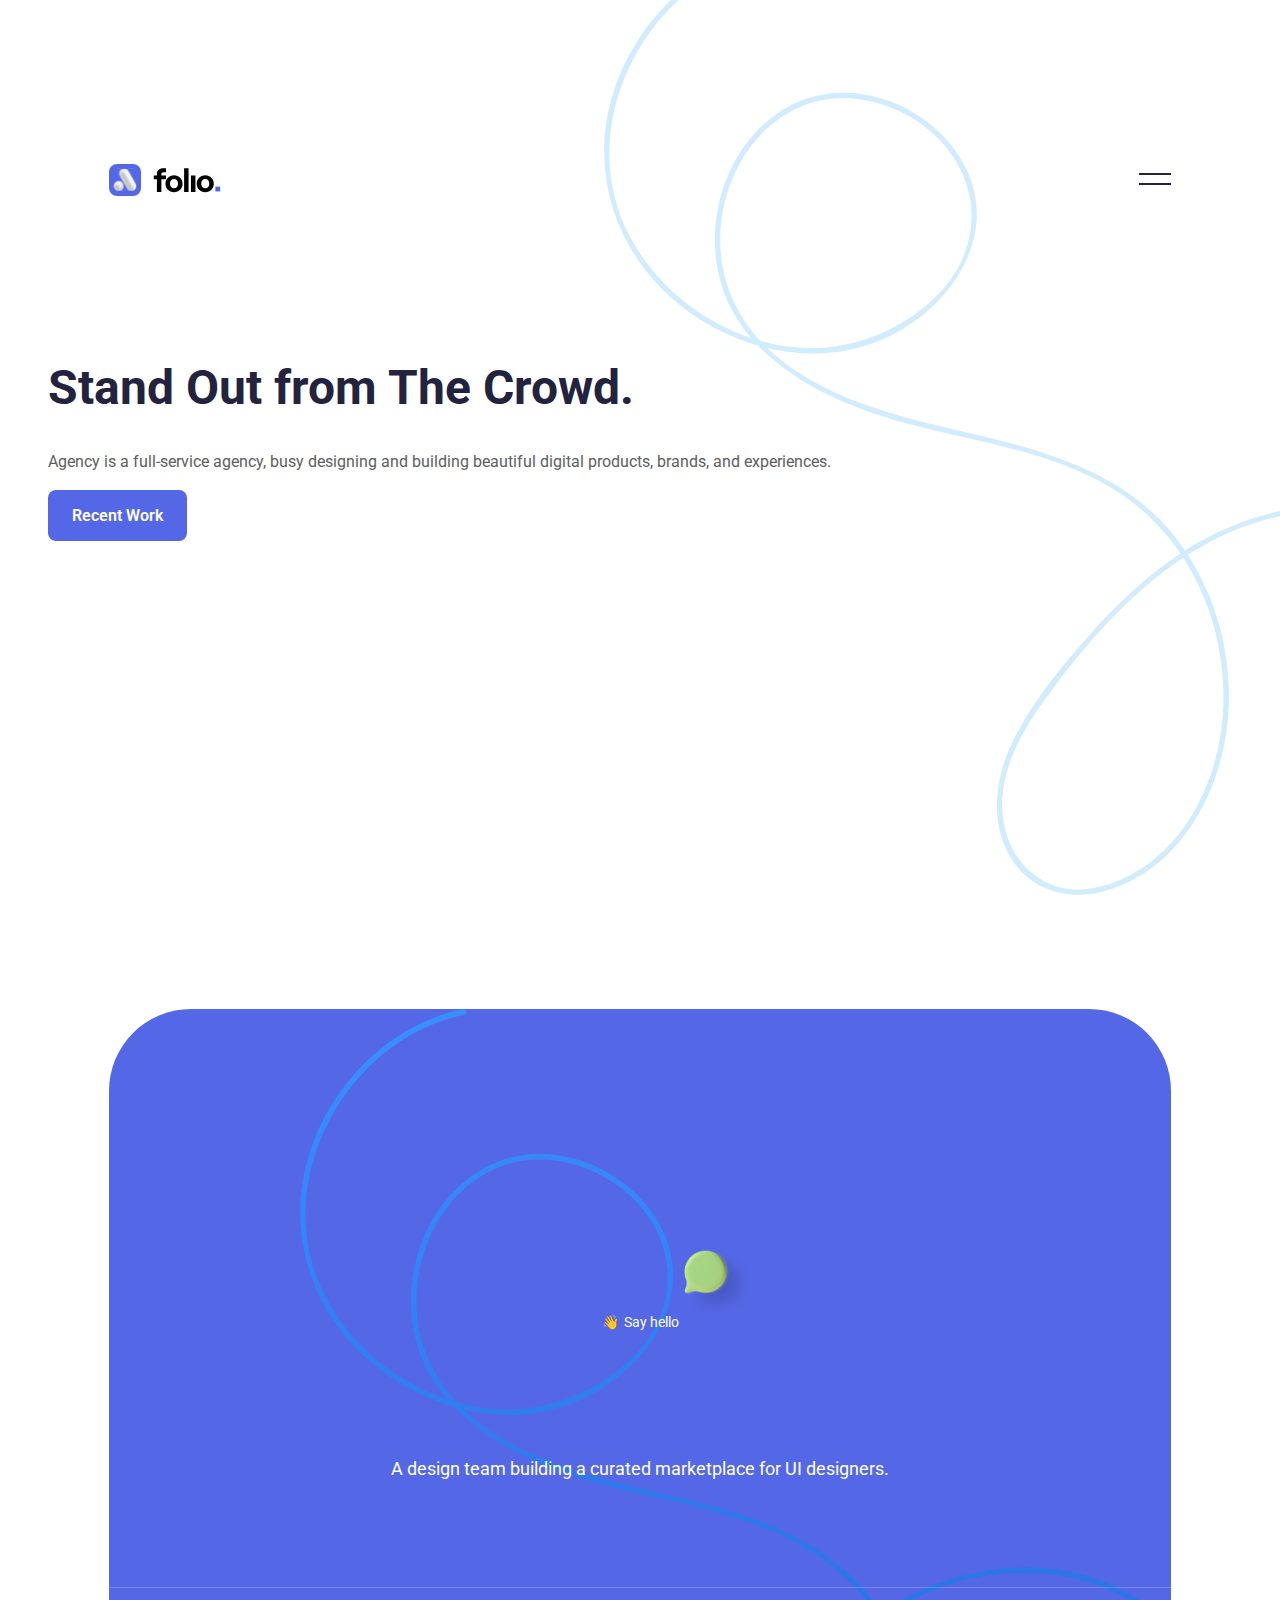
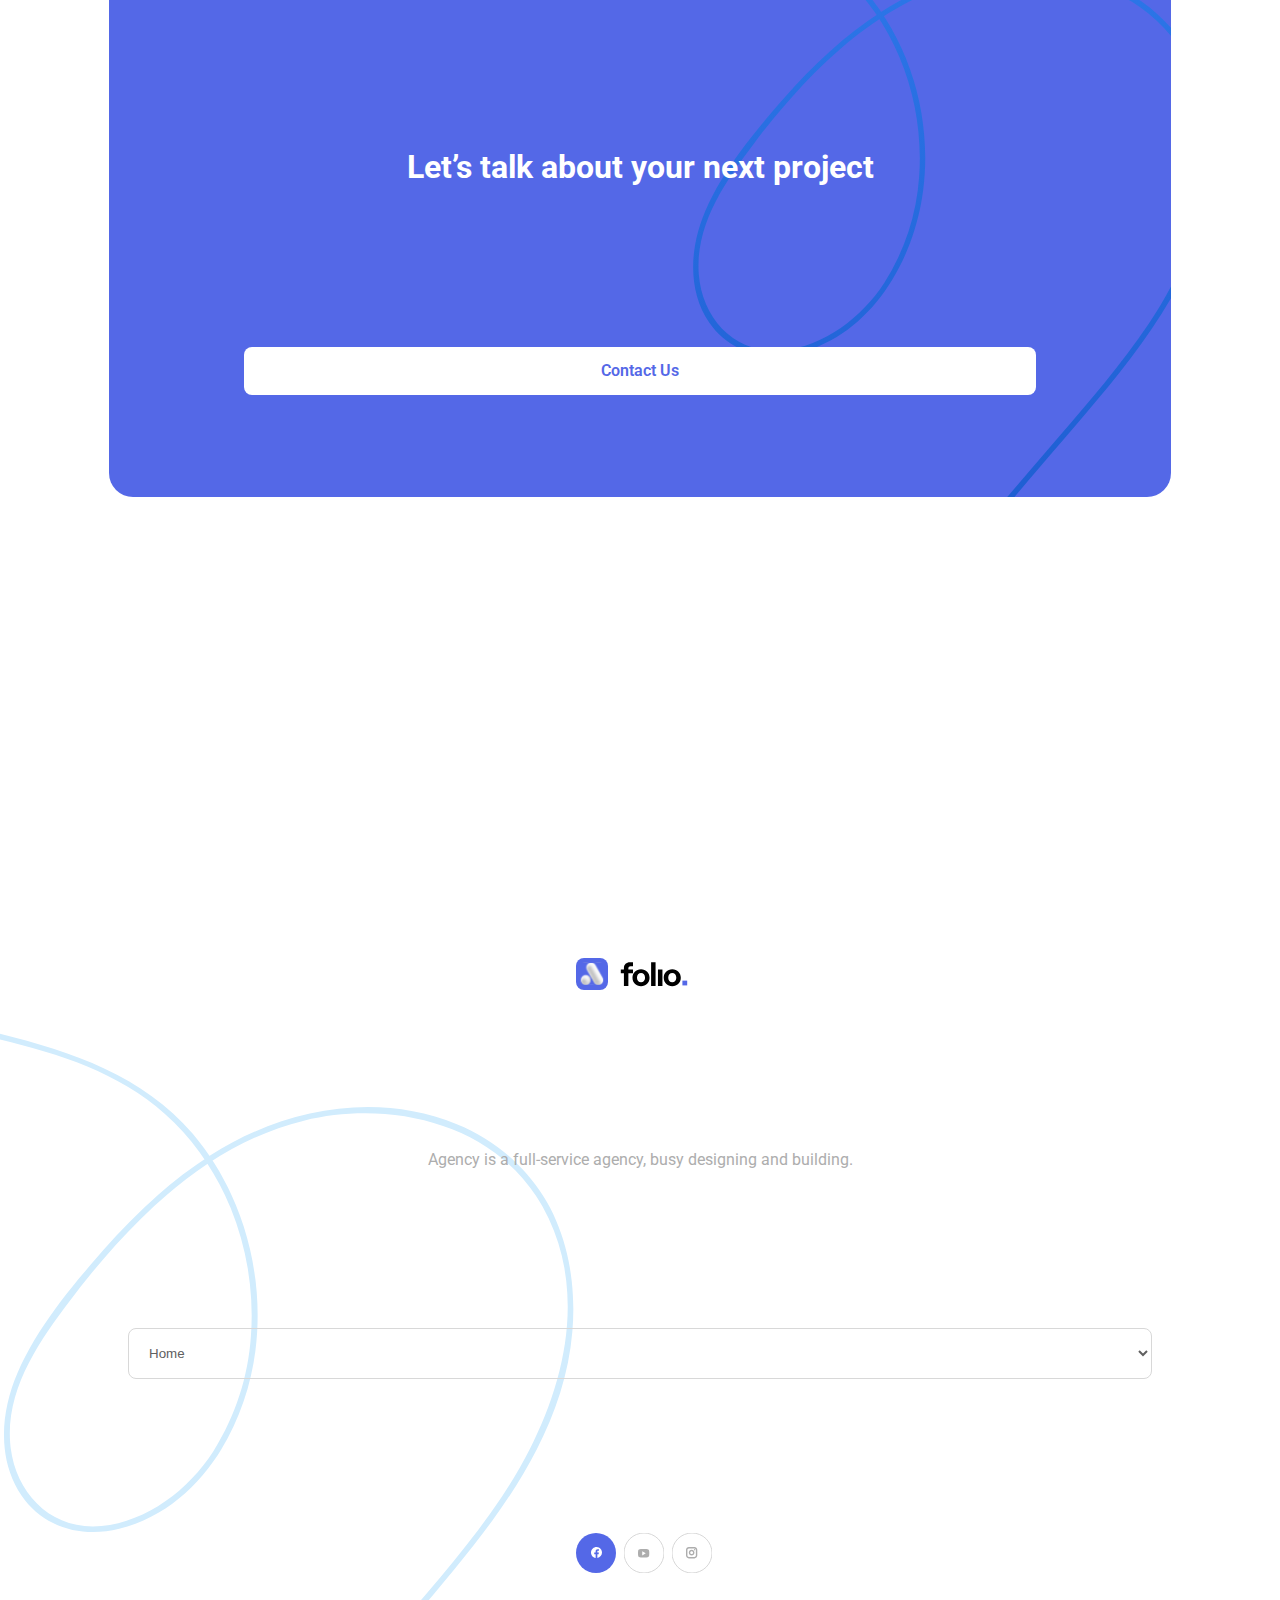
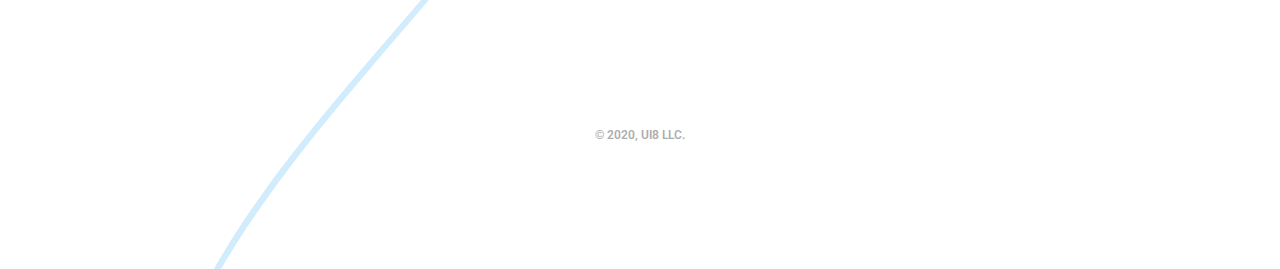
==== index.html @ 835301a0 "fix: fixed mobile menu" ====
<!DOCTYPE html>
<html lang="en">
<head>
    <meta charset="UTF-8">
    <meta name="viewport" content="width=device-width, initial-scale=1.0">

    <!-- Links -->
    <link rel="stylesheet" href="styles/app.css">

    <title>Folio Agency</title>
</head>
<body>

    <div class="hero-container">
        <header class="header">
            <img src="img/Logo.svg" alt="Logo da Folio">
            <span><img src="img/Burguer-icon.png" alt="Menu" class="header__menu"></span>
        </header>

        <nav class="menu">
            <div class="menu-header">
                <img src="img/Logo-light.svg" alt="Folio Logo">
                <span><img src="img/Cross.svg" alt="Menu" class="menu__cross"></span>
            </div>

            <div class="menu-list">
                <a href="#" class="menu-list__link menu-list__link--active">Work</a>
                <a href="#" class="menu-list__link">About</a>
                <a href="#" class="menu-list__link">Services</a>
                <a href="#" class="menu-list__link">Jobs</a>
            </div>

            <ul class="menu-social">
                <li class="menu-social__item">
                    <a href="#" target="_blank"><img src="img/facebook-light-icon.svg" alt="Go Facebook"></a>
                </li>
                <li class="menu-social__item">
                    <a href="#" target="_blank"><img src="img/youtube-light-icon.svg" alt="Go Youtube"></a>
                </li>
                <li class="menu-social__item">
                    <a href="#" target="_blank"><img src="img/instagran-light-icon.svg" alt="Go Instagram"></a>
                </li>
            </ul>
        </nav>

        <section class="hero-section">
            <h1 class="hero-section__title">Stand Out from The Crowd.</h1>
            <p class="hero-section__text">Agency is a full-service agency, busy designing and building beautiful digital products, brands, and experiences.</p>
            <a href="#" class="button">Recent Work</a>
        </section>
    </div>

    <footer class="footer">
        <section class="footer-contact">
            <div class="footer-contact__hello">
                <div class="footer-contact__bubble"></div>
                <p class="footer-contact__text">Say hello</p>
                <h3 class="footer-contact__subtitle">A design team building a curated marketplace for UI designers.</h3>
            </div>
            <div class="footer-contact__about">
                <h2 class="footer-contact__title">Let’s talk about your next project</h2>
                <a href="#" class="light-button">Contact Us</a>
            </div>
        </section>
        <div class="footer-content">
            <img src="img/Logo.svg" alt="Folio Logo" class="footer-content__logo">
            <p class="footer-content__text">Agency is a full-service agency, busy designing and building.</p>
            <select name="menu" class="footer-content__select">
                <option value="home" selected>Home</option>
                <option value="work">Work</option>
                <option value="about">About</option>
                <option value="services">Services</option>
                <option value="jobs">Jobs</option>
            </select>
            <ul class="footer-content__social-list">
                <li class="footer-content__social-item">
                    <a href="#" target="_blank"><img src="img/facebook-icon.svg" alt="Go Facebook"></a>
                </li>
                <li class="footer-content__social-item">
                    <a href="#" target="_blank"><img src="img/youtube-icon.svg" alt="Go Youtube"></a>
                </li>
                <li class="footer-content__social-item">
                    <a href="#" target="_blank"><img src="img/instagran-icon.svg" alt="Go Instagram"></a>
                </li>
            </ul>
            <p class="footer-content__copyright">© 2020, UI8 LLC.</p>
        </div>
    </footer>

    <!-- Scripts -->
    <script src="js/menu.js"></script>

</body>
</html>
---- styles/app.css ----
@charset "UTF-8";
/* http://meyerweb.com/eric/tools/css/reset/ 
    v2.0 | 20110126
    License: none (public domain)
*/
@import url("https://fonts.googleapis.com/css2?family=Roboto:wght@400;700&display=swap");
html, body, div, span, applet, object, iframe,
h1, h2, h3, h4, h5, h6, p, blockquote, pre,
a, abbr, acronym, address, big, cite, code,
del, dfn, em, img, ins, kbd, q, s, samp,
small, strike, strong, sub, sup, tt, var,
b, u, i, center,
dl, dt, dd, ol, ul, li,
fieldset, form, label, legend,
table, caption, tbody, tfoot, thead, tr, th, td,
article, aside, canvas, details, embed,
figure, figcaption, footer, header, hgroup,
menu, nav, output, ruby, section, summary,
time, mark, audio, video {
  margin: 0;
  padding: 0;
  border: 0;
  font-size: 100%;
  font: inherit;
  vertical-align: baseline;
}

/* HTML5 display-role reset for older browsers */
article, aside, details, figcaption, figure,
footer, header, hgroup, menu, nav, section {
  display: block;
}

body {
  line-height: 1;
}

ol, ul {
  list-style: none;
}

blockquote, q {
  quotes: none;
}

blockquote:before, blockquote:after,
q:before, q:after {
  content: "";
  content: none;
}

table {
  border-collapse: collapse;
  border-spacing: 0;
}

html {
  font-size: 16px;
  font-weight: 400;
  font-family: "Roboto", sans-serif;
}

.hero-container {
  height: 100vh;
  width: 100vw;
  background-image: url(../../../img/Hero-BG.svg);
  background-repeat: no-repeat;
  background-size: cover;
}

.header, .menu .menu-header {
  display: flex;
  justify-content: space-between;
  align-items: center;
  padding: 12.8% 8.5%;
}

.menu {
  background-image: url(../../../img/Menu-BG.svg);
  height: 100vh;
  width: 100vw;
  position: absolute;
  top: 0;
  right: 0;
  display: none;
  position: fixed;
}
.menu--active {
  display: block;
}
.menu--hidden-overflow {
  overflow: hidden;
}
.menu .menu-list {
  display: flex;
  flex-direction: column;
  padding: 15vh 8.5% 0;
}
.menu .menu-list__link {
  color: #595976;
  text-decoration: none;
  font-size: 2rem;
  font-weight: 700;
  padding-bottom: 15%;
}
.menu .menu-list__link--active {
  color: #FFFFFF;
}
.menu .menu-social {
  display: flex;
  padding: 15vh 8.5%;
}
.menu .menu-social__item:not(:first-child) {
  margin-left: 2rem;
}

.hero-section {
  padding: 0 3rem;
}
.hero-section__title {
  font-size: 3rem;
  font-weight: 700;
  line-height: 3.5rem;
  color: #232340;
}
.hero-section__text {
  padding: 2rem 0;
  line-height: 1.75rem;
  color: #606060;
}
.hero-section .button, .hero-section .footer .footer-contact .light-button, .footer .footer-contact .hero-section .light-button {
  background-color: #5468E7;
  padding: 1rem 1.5rem;
  font-weight: 600;
  text-decoration: none;
  color: #FFFFFF;
  border-radius: 8px;
}

.footer {
  text-align: center;
}
.footer .footer-contact {
  background-image: url(../../../img/Footer-BG.svg);
  background-repeat: no-repeat;
  background-size: cover;
  margin: 8.5% 8.5% 0;
  padding: 8% 0;
  border-radius: 24px;
  @import "../abstracts/variables.css";
}
.footer .footer-contact__hello {
  border-bottom: 1px solid rgba(255, 255, 255, 0.2);
}
.footer .footer-contact__bubble {
  width: 73px;
  height: 65px;
  background-image: url(../../../img/Speach-bubble.svg);
  background-repeat: no-repeat;
  background-size: cover;
  display: inline-block;
  margin: 12.8% 0 0 15%;
}
.footer .footer-contact__text {
  color: #FFFFFF;
  font-size: 0.875rem;
  display: flex;
  justify-content: center;
  gap: 5px;
}
.footer .footer-contact__text::before {
  content: "👋";
  font-size: 0.875rem;
}
.footer .footer-contact__subtitle {
  color: #FFFFFF;
  font-size: 1.125rem;
  line-height: 1.5rem;
  padding: 12% 12% 10% 12%;
}
.footer .footer-contact__title {
  color: #FFFFFF;
  font-size: 2rem;
  font-weight: 700;
  line-height: 2.5rem;
  padding: 15% 10%;
}
.footer .footer-contact .button, .footer .footer-contact .light-button {
  background-color: #5468E7;
  padding: 1rem 1.5rem;
  font-weight: 600;
  text-decoration: none;
  color: #FFFFFF;
  border-radius: 8px;
}
.footer .footer-contact .light-button {
  display: inline-block;
  background-color: #FFFFFF;
  color: #5468E7;
  width: 70%;
}
.footer .footer-content {
  background-image: url(../../../img/Footer-Content-BG.svg);
  background-repeat: no-repeat;
  background-size: cover;
  padding: 0 10% 10%;
}
.footer .footer-content__logo {
  padding-top: 45%;
}
.footer .footer-content__text {
  color: #ADADAD;
  padding: 15% 7%;
  line-height: 1.75rem;
}
.footer .footer-content__select {
  display: inline-block;
  background-color: transparent;
  width: 100%;
  padding: 1rem;
  border-radius: 8px;
  border: 1px solid #D8D8D8;
  color: #606060;
}
.footer .footer-content__social-list {
  display: flex;
  justify-content: center;
  padding: 15% 0;
}
.footer .footer-content__social-list li {
  margin-left: 8px;
}
.footer .footer-content__copyright {
  font-size: 0.75rem;
  font-weight: 600;
  color: #ADADAD;
}/*# sourceMappingURL=app.css.map */
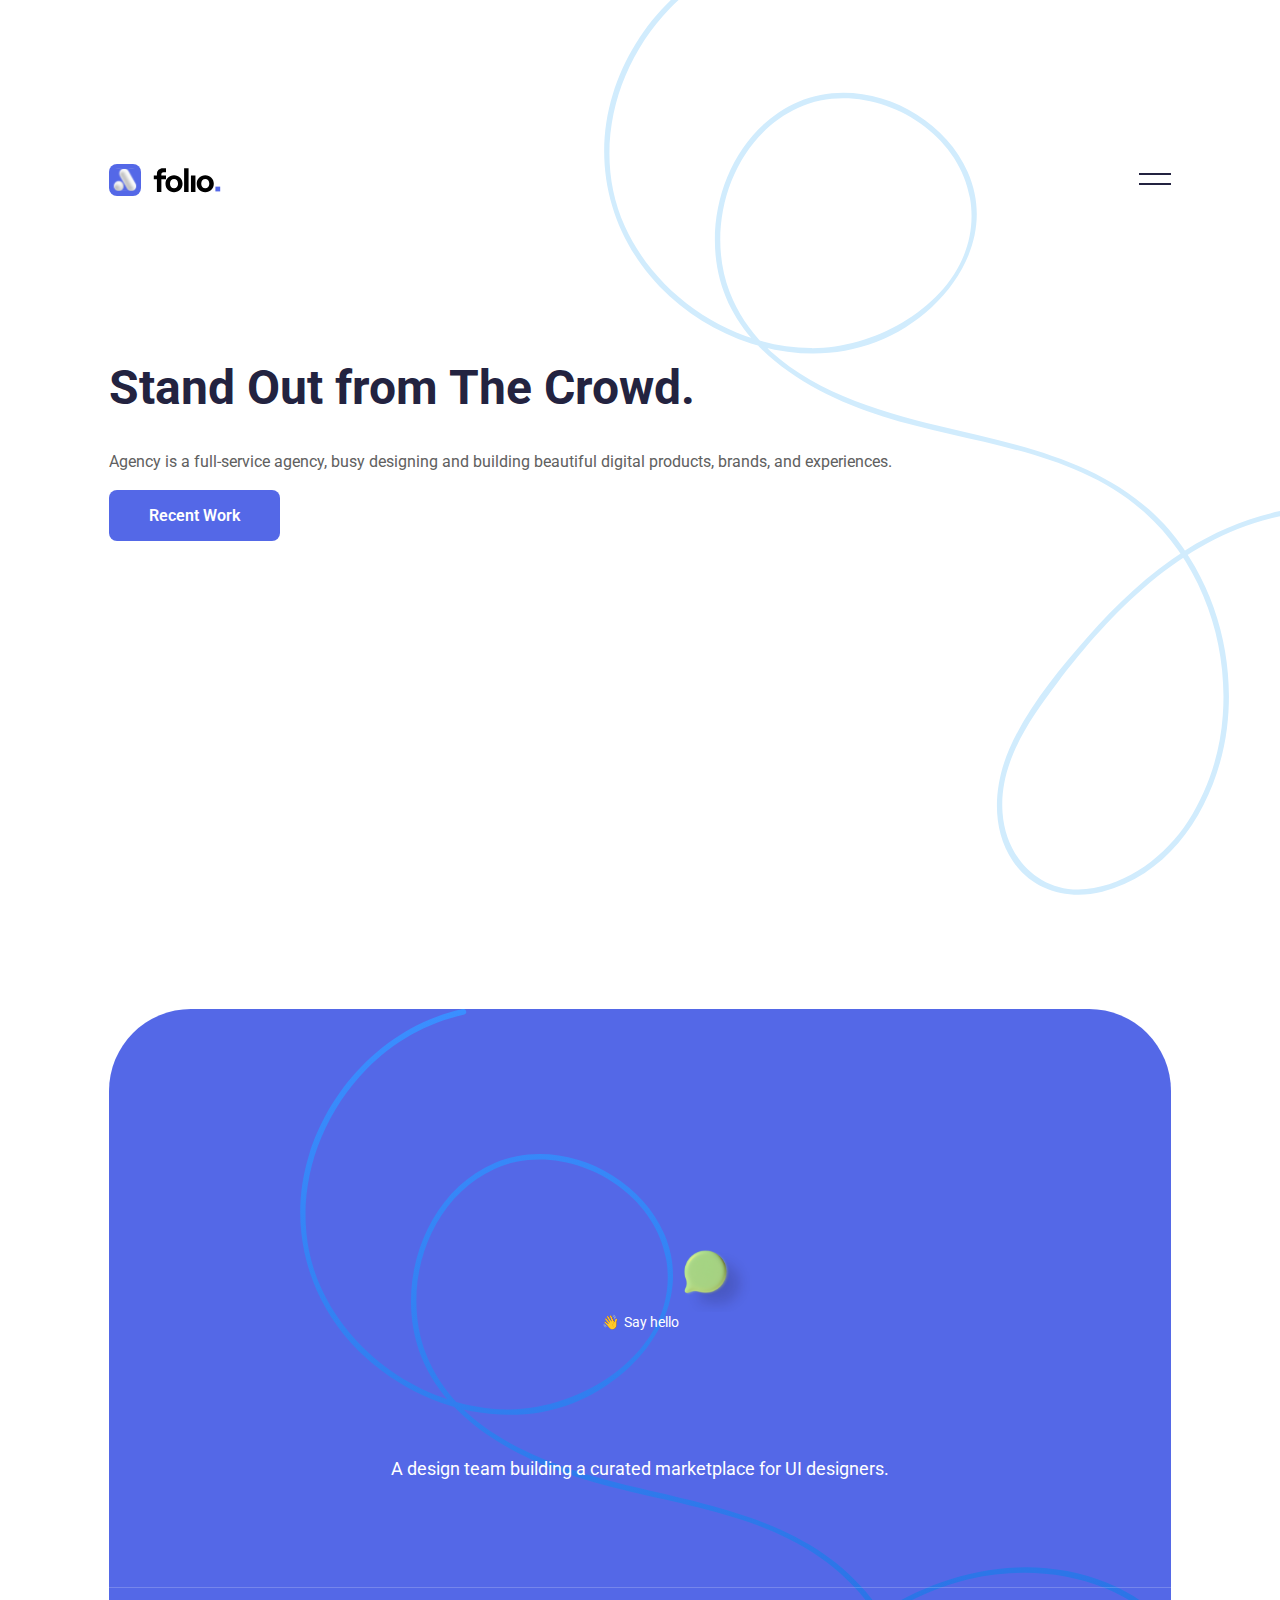
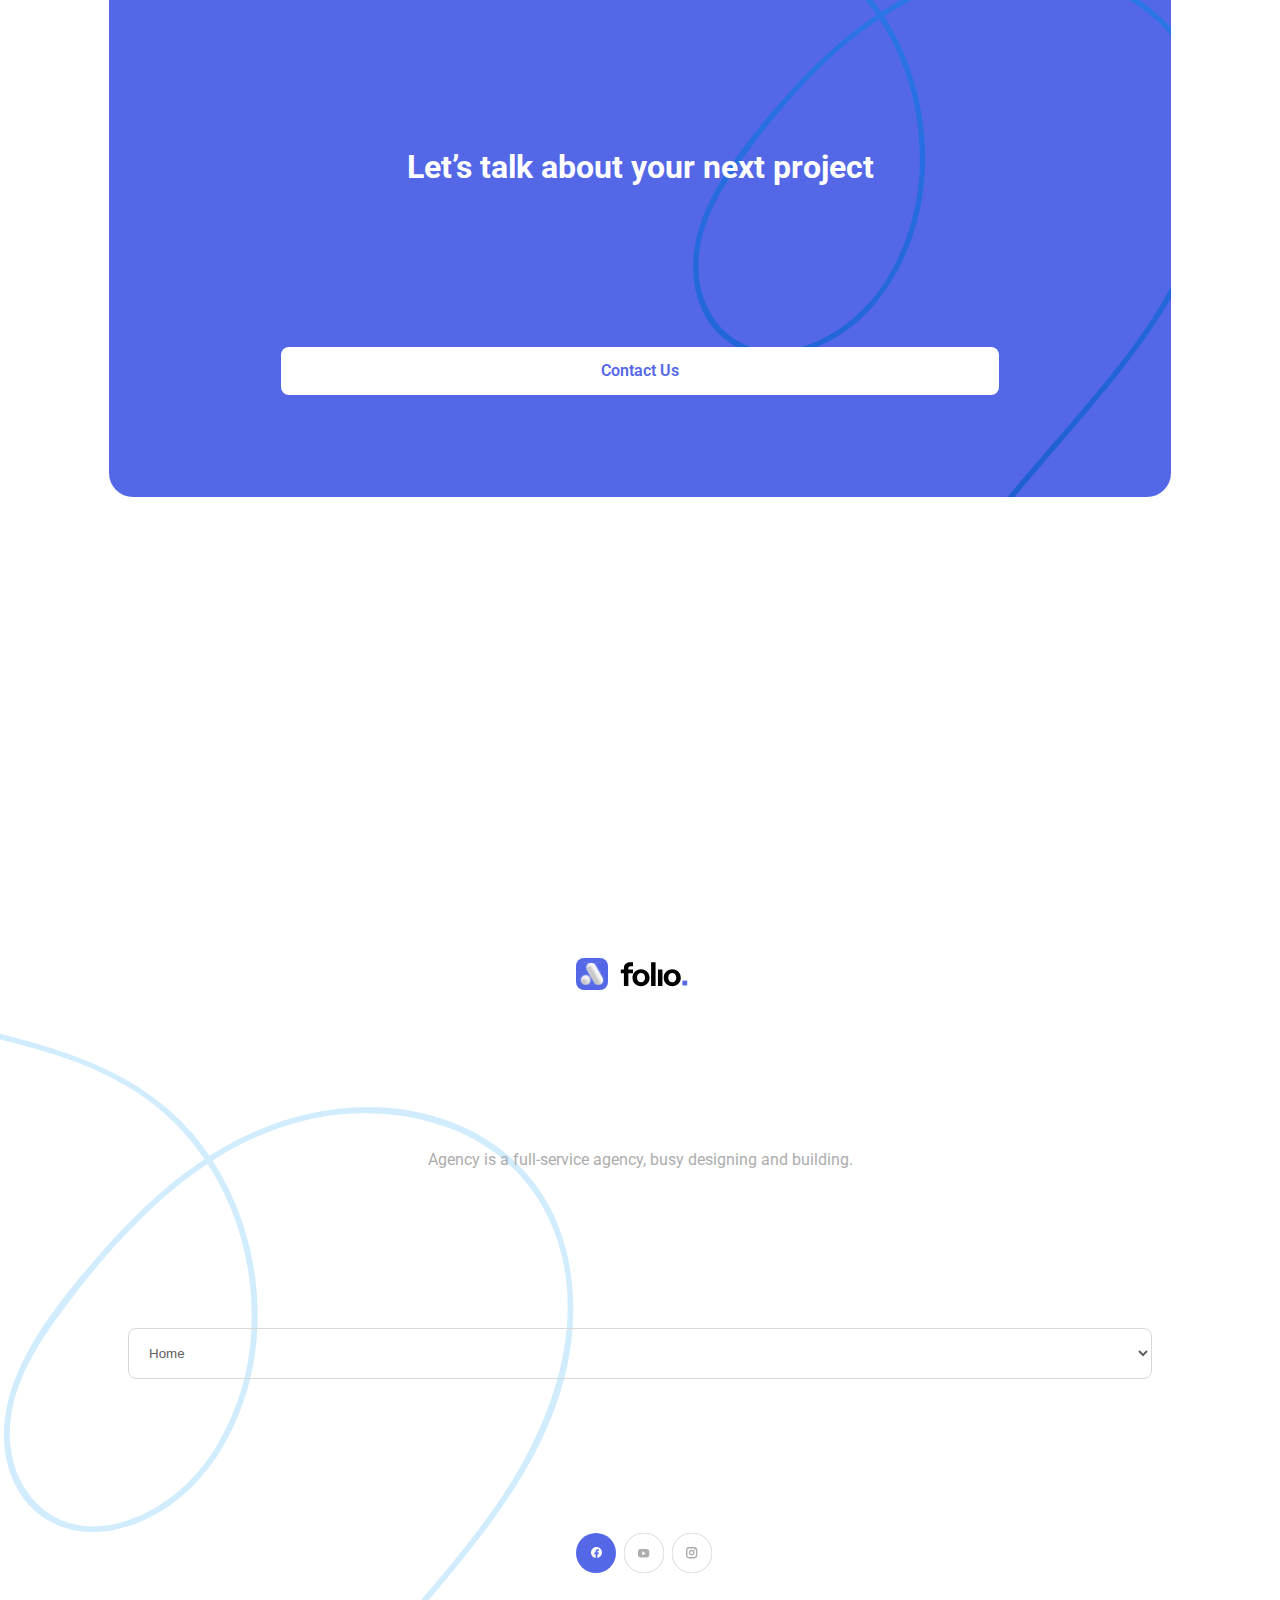
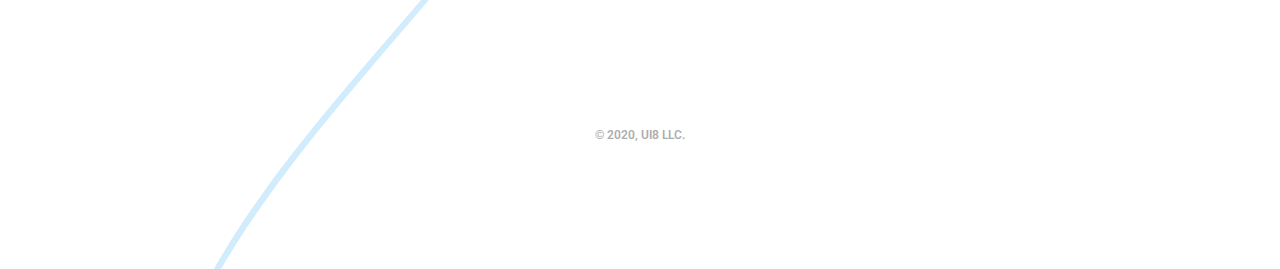
==== commit e8d3acd4: "fix: fixing redirects on menu buttons" ====
--- a/index.html
+++ b/index.html
@@ -24,10 +24,10 @@
             </div>
 
             <div class="menu-list">
-                <a href="#" class="menu-list__link menu-list__link--active">Work</a>
-                <a href="#" class="menu-list__link">About</a>
-                <a href="#" class="menu-list__link">Services</a>
-                <a href="#" class="menu-list__link">Jobs</a>
+                <a href="work.html" class="menu-list__link menu-list__link--active">Work</a>
+                <a href="about.html" class="menu-list__link">About</a>
+                <a href="services.html" class="menu-list__link">Services</a>
+                <a href="jobs.html" class="menu-list__link">Jobs</a>
             </div>
 
             <ul class="menu-social">
--- a/styles/app.css
+++ b/styles/app.css
@@ -60,7 +60,36 @@
   font-family: "Roboto", sans-serif;
 }
 
-.hero-container {
+.button, .footer .footer-contact .light-button {
+  background-color: #5468E7;
+  padding: 1rem 2.5rem;
+  font-weight: 600;
+  text-decoration: none;
+  color: #FFFFFF;
+  border-radius: 8px;
+}
+
+.circular-button {
+  background: transparent;
+  border: none;
+  padding: 0;
+}
+
+.button-left, .button-right {
+  display: inline-block;
+  background-image: url(../../../img/Button-left.svg);
+  background-repeat: no-repeat;
+  background-size: contain;
+  height: 48px;
+  width: 48px;
+}
+
+.button-right {
+  background-image: url(../../../img/Button-right.svg);
+  margin-left: 15px;
+}
+
+.hero-container, .about-container, .services-container {
   height: 100vh;
   width: 100vw;
   background-image: url(../../../img/Hero-BG.svg);
@@ -115,7 +144,7 @@
 }
 
 .hero-section {
-  padding: 0 3rem;
+  padding: 0 8.5%;
 }
 .hero-section__title {
   font-size: 3rem;
@@ -127,14 +156,6 @@
   padding: 2rem 0;
   line-height: 1.75rem;
   color: #606060;
-}
-.hero-section .button, .hero-section .footer .footer-contact .light-button, .footer .footer-contact .hero-section .light-button {
-  background-color: #5468E7;
-  padding: 1rem 1.5rem;
-  font-weight: 600;
-  text-decoration: none;
-  color: #FFFFFF;
-  border-radius: 8px;
 }
 
 .footer {
@@ -187,7 +208,7 @@
 }
 .footer .footer-contact .button, .footer .footer-contact .light-button {
   background-color: #5468E7;
-  padding: 1rem 1.5rem;
+  padding: 1rem 2.5rem;
   font-weight: 600;
   text-decoration: none;
   color: #FFFFFF;
@@ -197,7 +218,7 @@
   display: inline-block;
   background-color: #FFFFFF;
   color: #5468E7;
-  width: 70%;
+  width: 60%;
 }
 .footer .footer-content {
   background-image: url(../../../img/Footer-Content-BG.svg);
@@ -234,4 +255,249 @@
   font-size: 0.75rem;
   font-weight: 600;
   color: #ADADAD;
+}
+
+.hero-container, .about-container, .services-container {
+  height: 100vh;
+  width: 100vw;
+  background-image: url(../../../img/Hero-BG.svg);
+  background-repeat: no-repeat;
+  background-size: cover;
+}
+
+.about-container, .services-container {
+  height: auto;
+  background-image: none;
+}
+
+.hero-section {
+  padding: 0 8.5%;
+}
+.hero-section__title {
+  font-size: 3rem;
+  font-weight: 700;
+  line-height: 3.5rem;
+  color: #232340;
+}
+.hero-section__text {
+  padding: 2rem 0;
+  line-height: 1.75rem;
+  color: #606060;
+}
+
+.about-section {
+  background-color: #232340;
+}
+.about-section .about-header {
+  padding: 20% 8.5% 10% 8.5%;
+}
+.about-section .about-header__index {
+  color: #ADADAD;
+  font-size: 0.875rem;
+  font-weight: 600;
+}
+.about-section .about-header__heading {
+  display: inline;
+  color: #FFFFFF;
+  font-size: 0.875rem;
+  font-weight: 600;
+  margin-left: 20px;
+}
+.about-section .about-header__title {
+  font-size: 2.5rem;
+  font-weight: 700;
+  line-height: 3rem;
+  color: #FFFFFF;
+  padding: 5% 10% 0 0;
+}
+.about-section .about-header__buttons {
+  display: flex;
+  align-items: center;
+  justify-content: space-between;
+  padding: 10% 0;
+}
+.about-section .about-header__select {
+  padding: 0 15vw 0;
+  background-color: transparent;
+  color: #FFFFFF;
+  font-size: 0.75rem;
+  font-weight: 600;
+  border: none;
+}
+
+.about-image, .about-classification {
+  background-image: url(../../../img/About-IMG.svg);
+  background-repeat: no-repeat;
+  background-size: contain;
+  height: 115vw;
+}
+
+.about-classification {
+  background-image: url(../../../img/Brand-class.svg);
+  height: 110vw;
+}
+
+.about-description {
+  padding: 15% 8.5%;
+}
+.about-description__title {
+  color: #FFFFFF;
+  font-size: 1.5rem;
+  font-weight: 700;
+  line-height: 2rem;
+}
+.about-description__text {
+  color: #8B8B8B;
+  font-size: 0.9375rem;
+  line-height: 1.75rem;
+  padding: 15% 0 15%;
+}
+
+.hero-container, .about-container, .services-container {
+  height: 100vh;
+  width: 100vw;
+  background-image: url(../../../img/Hero-BG.svg);
+  background-repeat: no-repeat;
+  background-size: cover;
+}
+
+.about-container, .services-container {
+  height: auto;
+  background-image: none;
+}
+
+.services-container {
+  background-image: url(../../../img/Services-BG.svg);
+}
+
+.services-header {
+  padding: 5% 8.5% 6% 8.5%;
+}
+.services-header__index {
+  color: #5468E7;
+  font-size: 0.875rem;
+  font-weight: 600;
+}
+.services-header__heading {
+  display: inline;
+  color: #5468E7;
+  font-size: 0.875rem;
+  font-weight: 600;
+  margin-left: 20px;
+}
+.services-header__title {
+  font-size: 2.5rem;
+  font-weight: 700;
+  line-height: 3rem;
+  color: #232340;
+  padding: 5% 10% 0 0;
+}
+.services-header__buttons {
+  padding: 10% 0;
+}
+
+.services-objectives {
+  margin: 0 8% 20%;
+}
+.services-objectives__card {
+  background-color: #FFFFFF;
+  height: 23.4vh;
+  display: flex;
+  justify-content: center;
+  align-items: center;
+  border-radius: 32px;
+  box-shadow: 0px 9px 0px 1px #EDEDED, 0px 0px 0px 1px #EDEDED;
+  margin-bottom: 8%;
+}
+.services-objectives__card h5 {
+  display: flex;
+  align-items: center;
+  gap: 35px;
+  font-size: 1.125rem;
+  color: #5468E7;
+  font-weight: 600;
+}
+.services-objectives__card:first-child h5::before {
+  content: "";
+  background: url("../../../img/Strategy-icon.svg") no-repeat;
+  height: 92px;
+  width: 92px;
+  display: inline-block;
+}
+.services-objectives__card:nth-child(2) h5::before {
+  content: "";
+  background: url("../../../img/Branding-icon.svg") no-repeat;
+  height: 92px;
+  width: 92px;
+  display: inline-block;
+}
+.services-objectives__card:nth-child(3) h5::before {
+  content: "";
+  background: url("../../../img/Interactive-icon.svg") no-repeat;
+  height: 92px;
+  width: 92px;
+  display: inline-block;
+}
+.services-objectives__card:last-child h5::before {
+  content: "";
+  background: url("../../../img/Communicate-icon.svg") no-repeat;
+  height: 92px;
+  width: 92px;
+  display: inline-block;
+}
+.services-objectives__card--active {
+  background-color: #5468E7;
+}
+.services-objectives__card--active h5 {
+  color: #FFFFFF;
+}
+
+.services-achievement {
+  margin: 0 8%;
+}
+.services-achievement__index {
+  color: #ADADAD;
+  font-size: 0.875rem;
+  font-weight: 600;
+}
+.services-achievement__heading {
+  display: inline;
+  color: #232340;
+  font-size: 0.875rem;
+  font-weight: 600;
+  margin-left: 20px;
+}
+.services-achievement__title {
+  font-size: 1.5rem;
+  font-weight: 700;
+  line-height: 2rem;
+  color: #232340;
+  padding: 5% 30% 20% 0;
+}
+.services-achievement__number {
+  background: url(../../../img/Number-achievement.svg) no-repeat;
+  height: 110px;
+  width: 100%;
+  display: block;
+}
+.services-achievement__text {
+  font-size: 1.125rem;
+  font-weight: 600;
+  display: flex;
+  gap: 15px;
+  padding: 10% 0;
+}
+.services-achievement__text::before {
+  content: "😎";
+}
+.services-achievement__carousel {
+  position: relative;
+}
+.services-achievement__image {
+  background-image: url(../../../img/Phone-achievement.svg);
+  background-position: center center;
+  background-repeat: no-repeat;
+  background-size: contain;
+  height: 65vh;
+  width: 85vw;
 }/*# sourceMappingURL=app.css.map */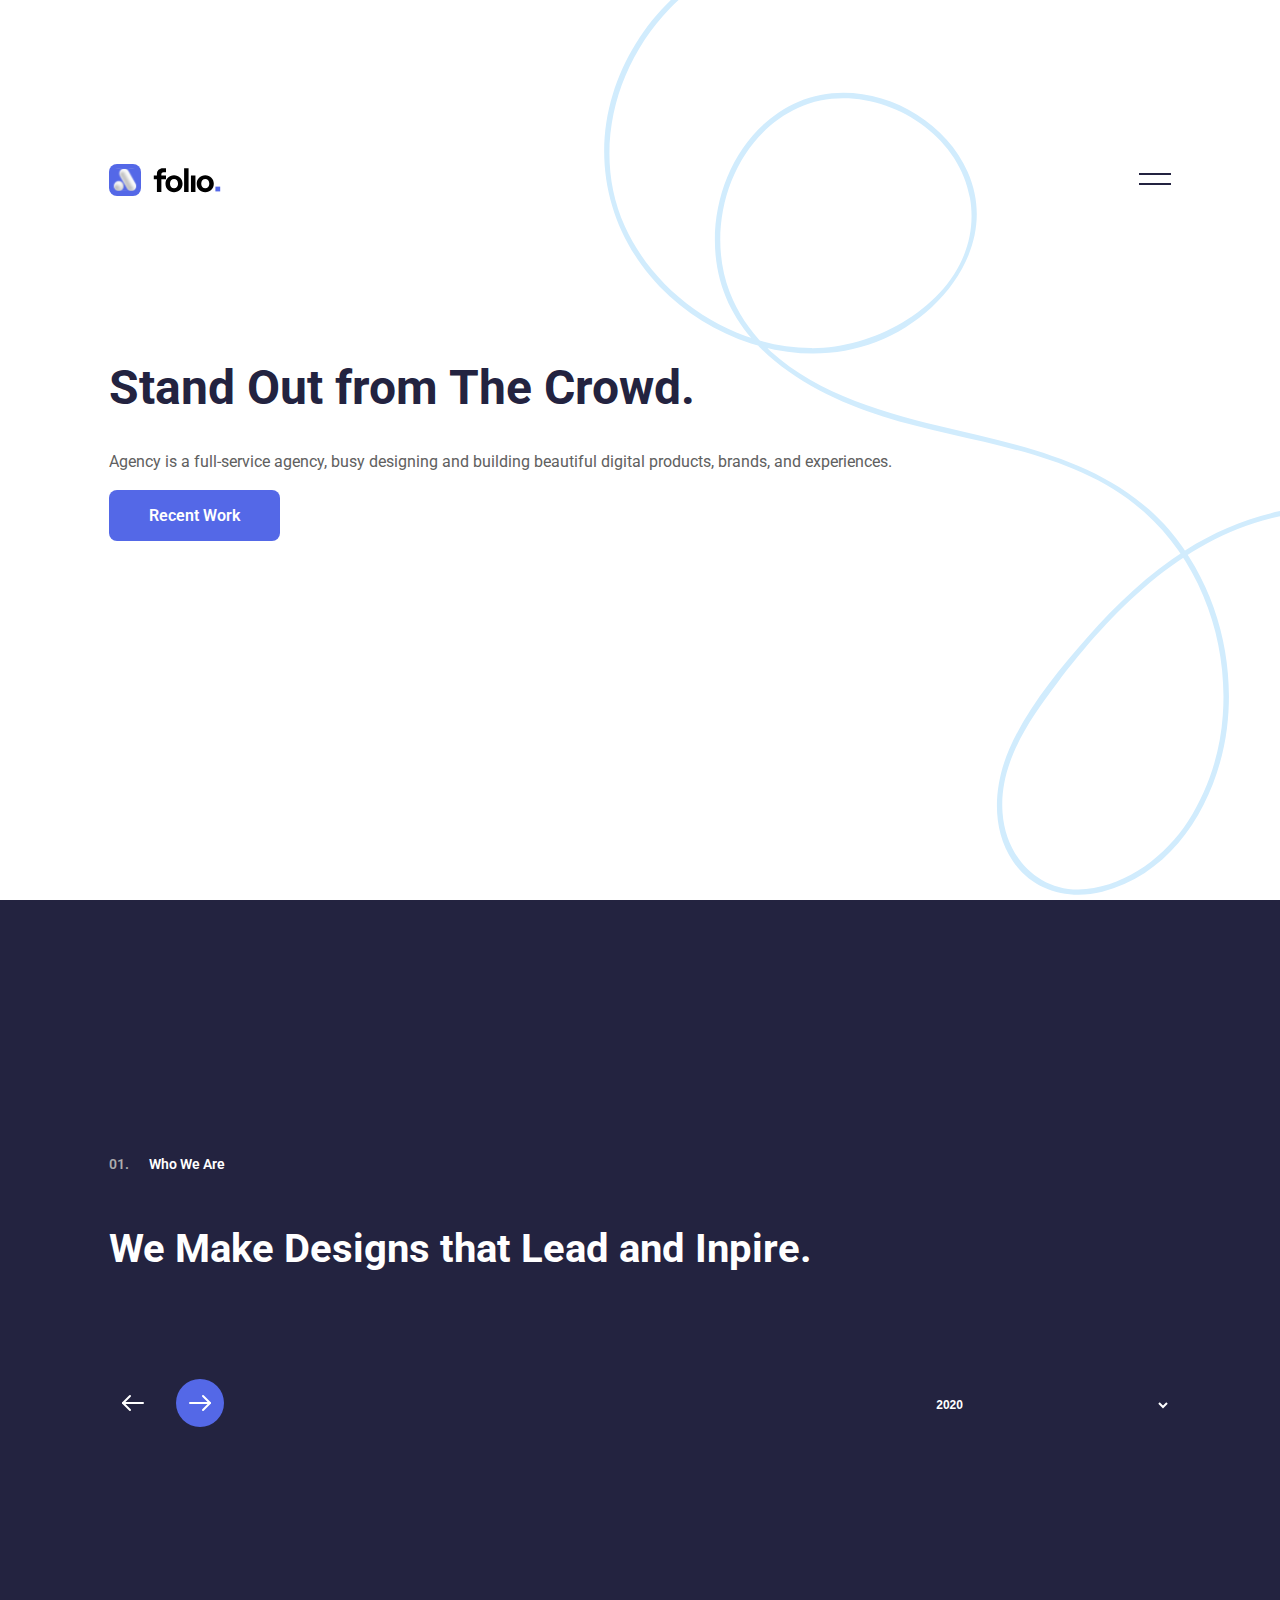
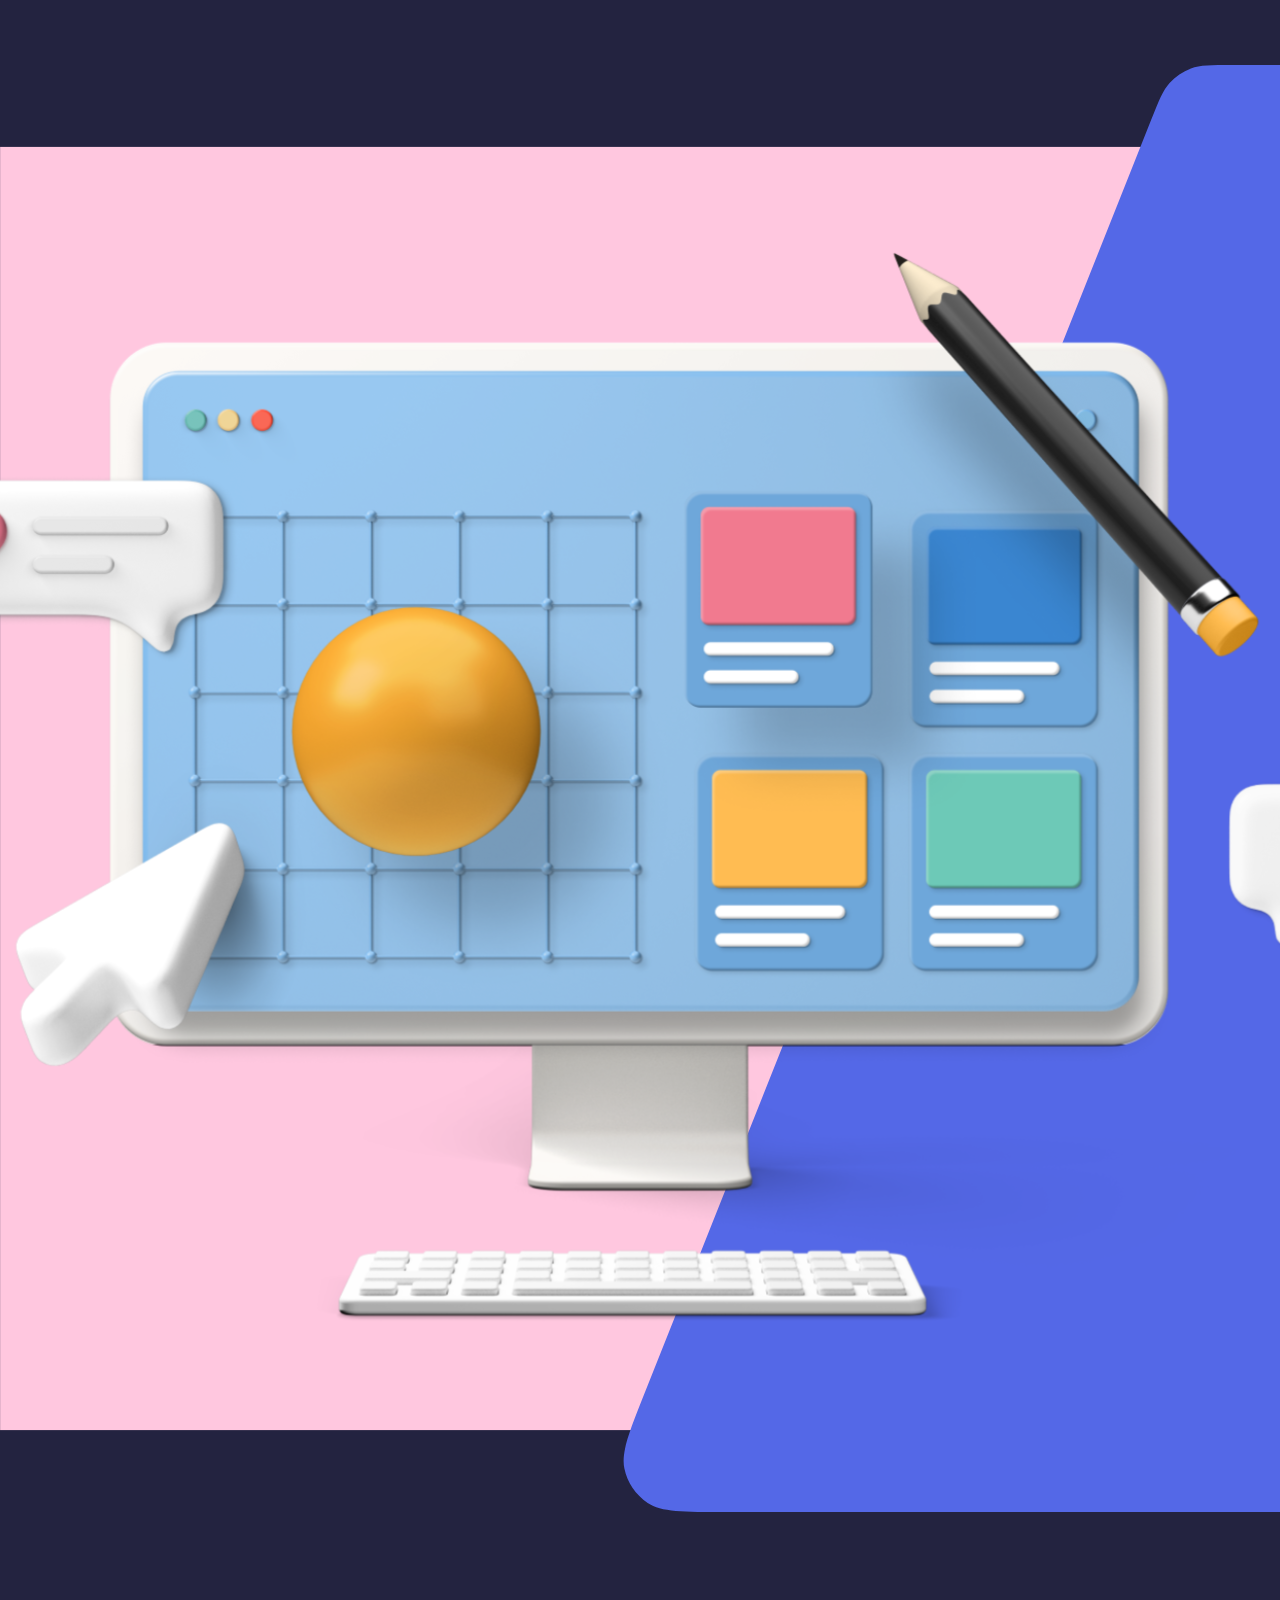
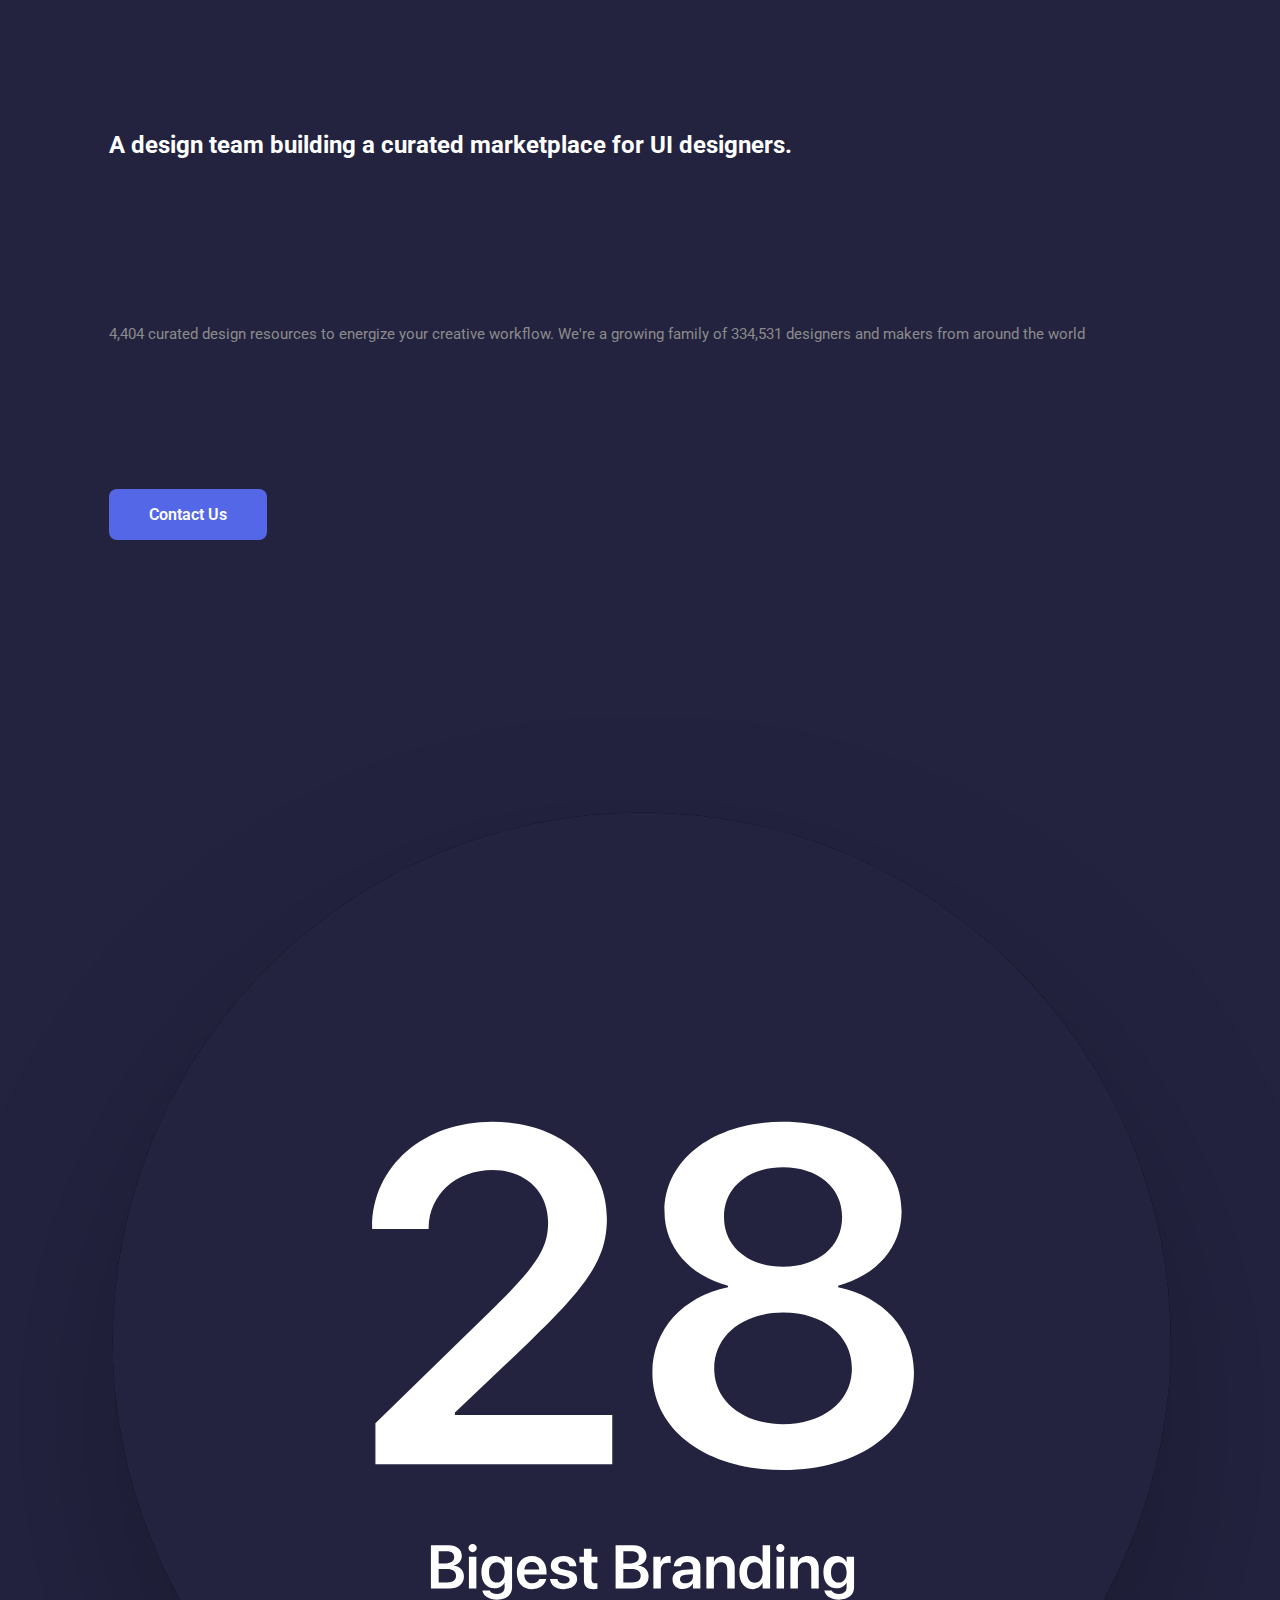
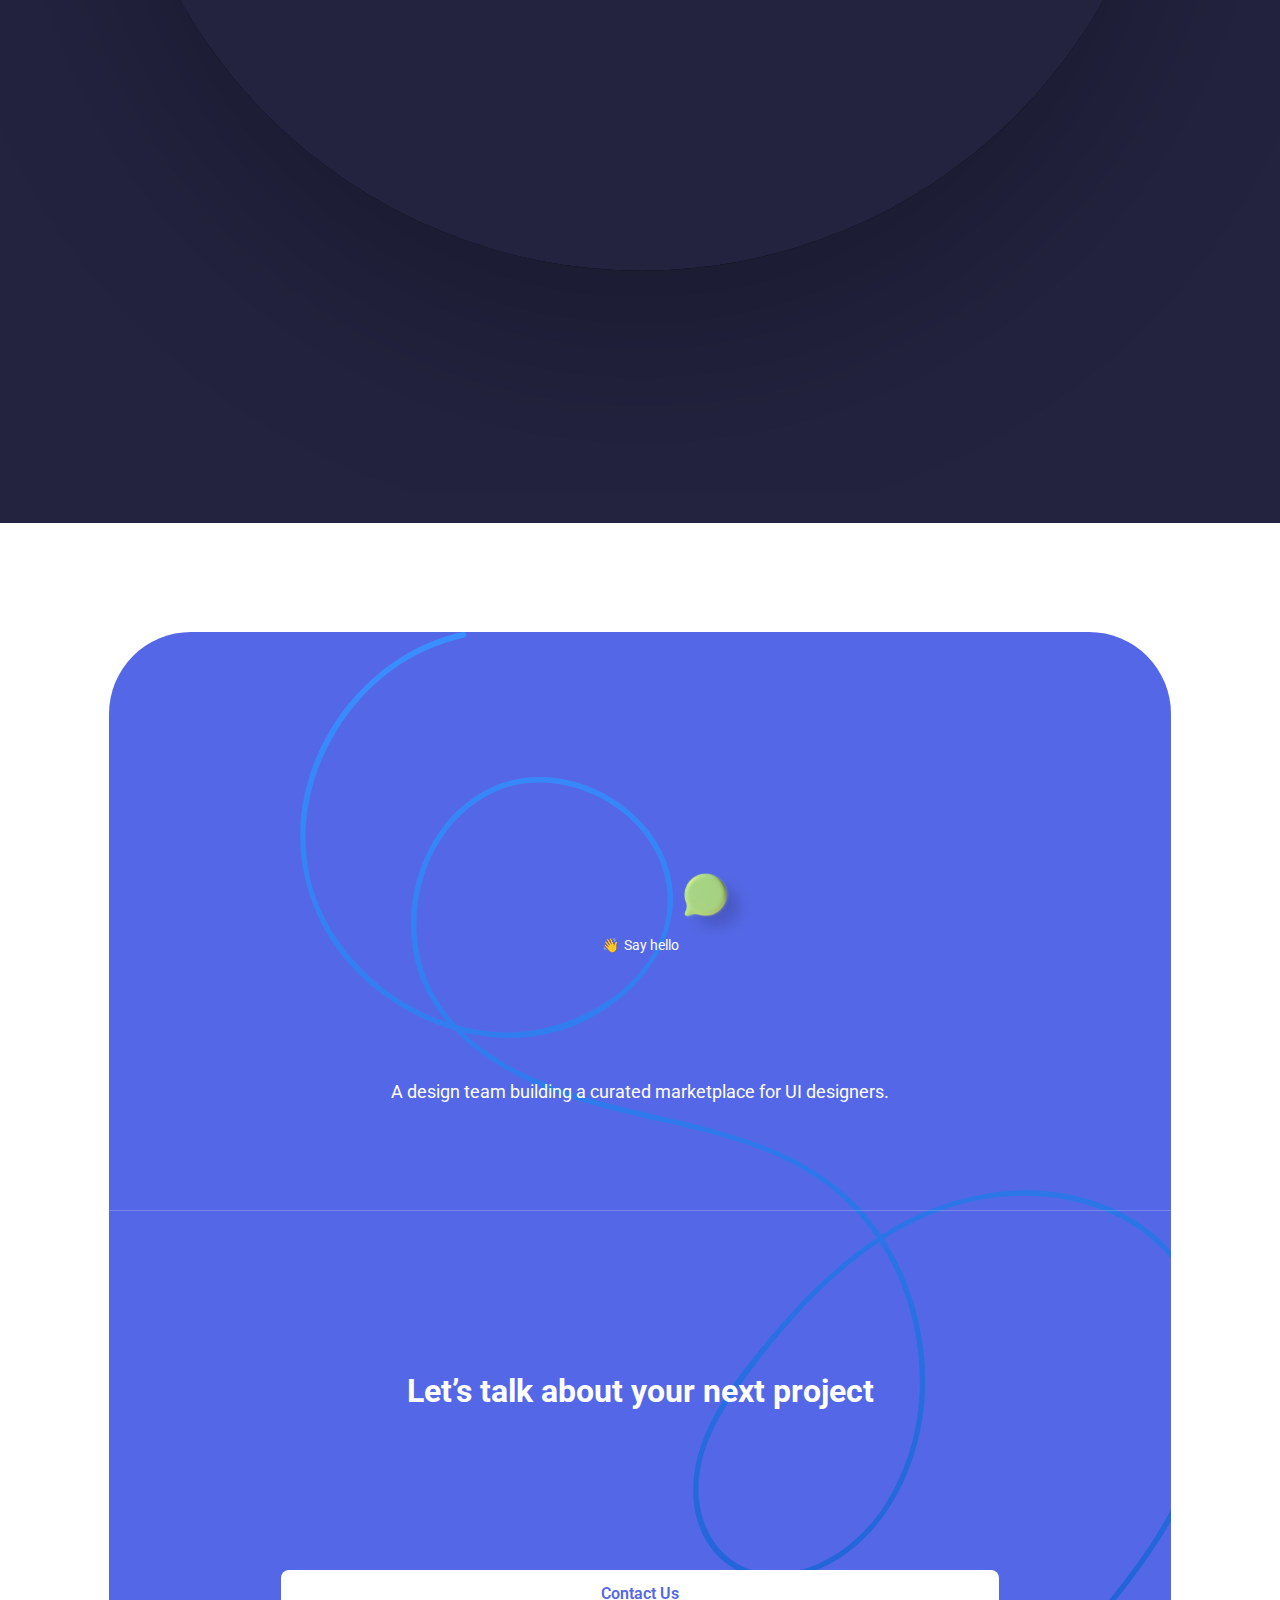
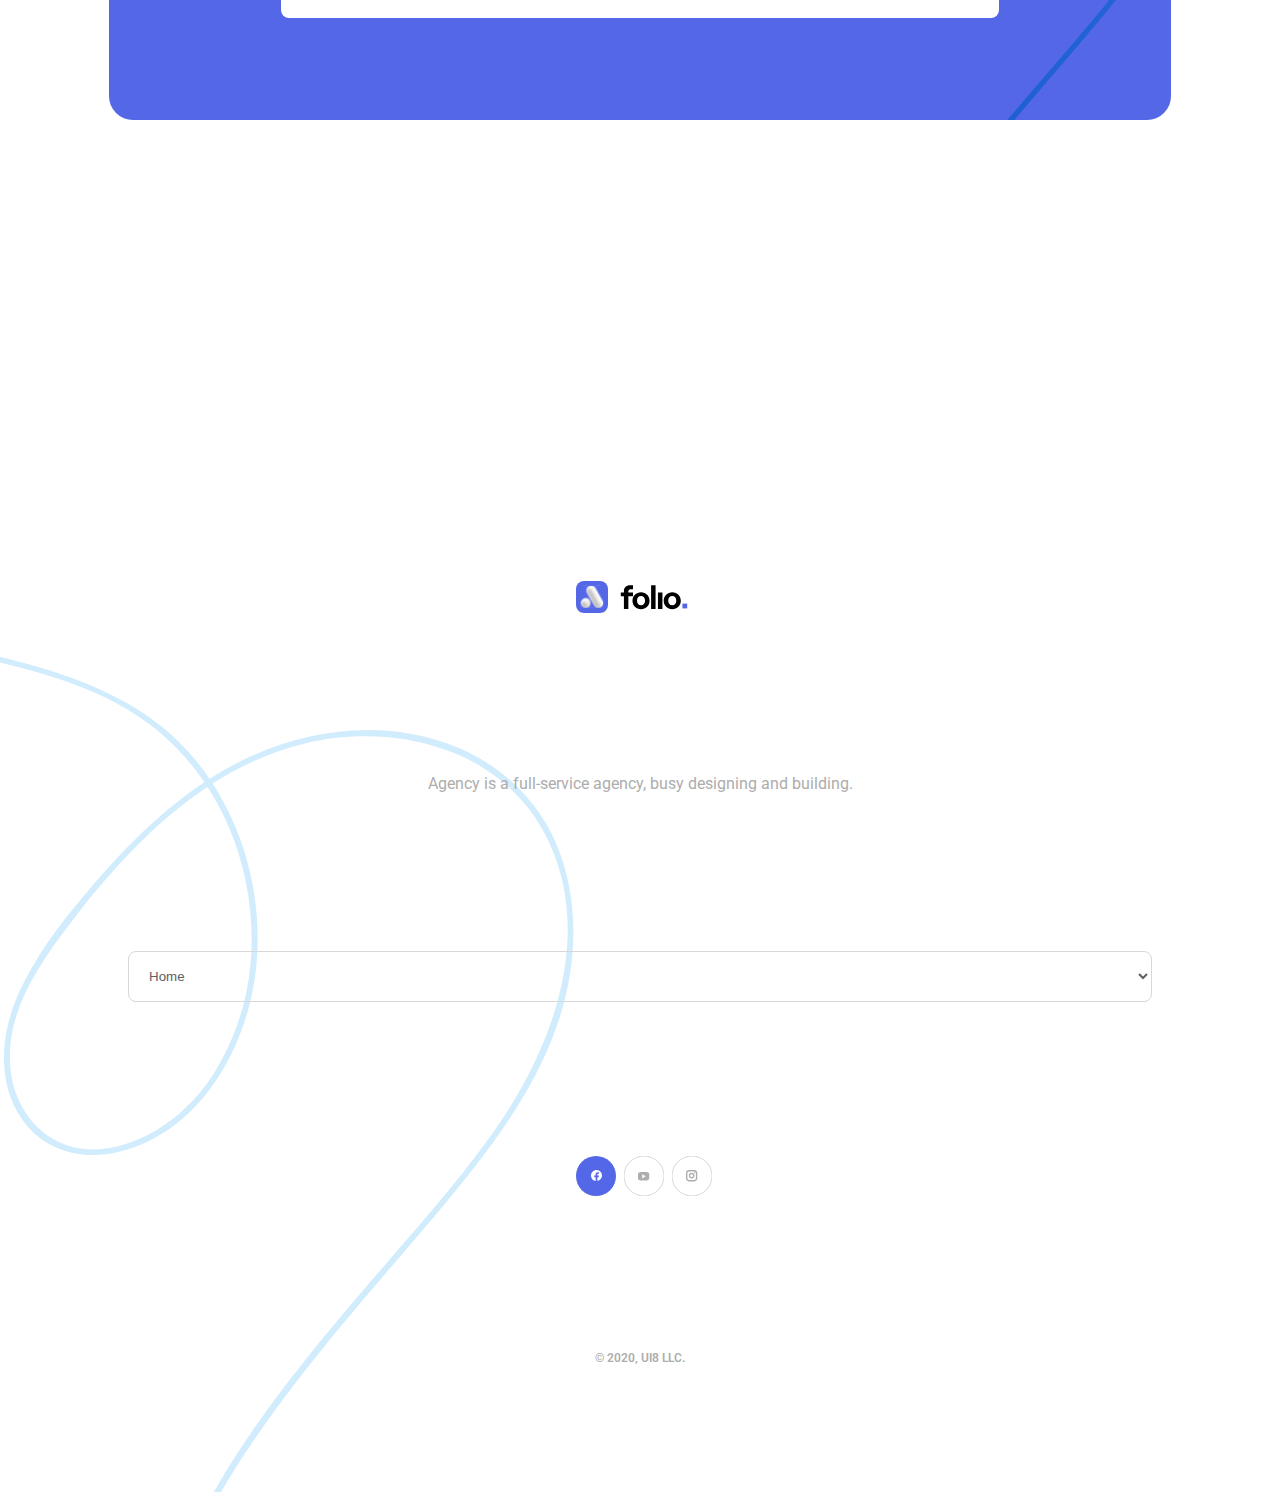
==== commit 63e78c6d: "feat: added jobs section in index page" ====
--- a/index.html
+++ b/index.html
@@ -13,7 +13,7 @@
 
     <div class="hero-container">
         <header class="header">
-            <img src="img/Logo.svg" alt="Logo da Folio">
+            <img src="img/Logo.svg" alt="Folio Logo">
             <span><img src="img/Burguer-icon.png" alt="Menu" class="header__menu"></span>
         </header>
 
@@ -49,6 +49,42 @@
             <a href="#" class="button">Recent Work</a>
         </section>
     </div>
+
+    <section class="about-section">
+
+        <div class="about-header">
+            <span class="about-header__index">01.</span><h4 class="about-header__heading">Who We Are</h4>
+            <h1 class="about-header__title">We Make Designs that Lead and Inpire.</h1>
+            <div class="about-header__buttons">
+                <div class="arrows-buttons">
+                    <button class="circular-button">
+                        <div class="button-left"></div>
+                    </button>
+                    <button class="circular-button">
+                        <div class="button-right"></div>
+                    </button>
+                </div>
+                <select name="year" class="about-header__select">
+                    <option value="2017">2017</option>
+                    <option value="2018">2018</option>
+                    <option value="2019">2019</option>
+                    <option value="2020" selected>2020</option>
+                    <option value="2021">2021</option>
+                </select>
+            </div>
+        </div>
+
+        <div class="about-image"></div>
+
+        <div class="about-description">
+            <h2 class="about-description__title">A design team building a curated marketplace for UI designers.</h2>
+            <p class="about-description__text">4,404 curated design resources to energize your creative workflow. We're a growing family of 334,531 designers and makers from around the world</p>
+            <a href="#" class="button">Contact Us</a>
+        </div>
+
+        <div class="about-classification"></div>
+
+    </section>
 
     <footer class="footer">
         <section class="footer-contact">
--- a/styles/app.css
+++ b/styles/app.css
@@ -4,6 +4,7 @@
     License: none (public domain)
 */
 @import url("https://fonts.googleapis.com/css2?family=Roboto:wght@400;700&display=swap");
+@import "../abstracts/variables.css";
 html, body, div, span, applet, object, iframe,
 h1, h2, h3, h4, h5, h6, p, blockquote, pre,
 a, abbr, acronym, address, big, cite, code,
@@ -60,7 +61,7 @@
   font-family: "Roboto", sans-serif;
 }
 
-.button, .footer .footer-contact .light-button {
+.button, .footer .footer-contact .light-button, .light-button {
   background-color: #5468E7;
   padding: 1rem 2.5rem;
   font-weight: 600;
@@ -89,7 +90,32 @@
   margin-left: 15px;
 }
 
-.hero-container, .about-container, .services-container {
+.work__button {
+  box-sizing: border-box;
+  display: inline-block;
+  width: 100%;
+  text-align: center;
+  margin-bottom: 10%;
+}
+
+.button, .footer .footer-contact .light-button, .light-button {
+  background-color: #5468E7;
+  padding: 1rem 2.5rem;
+  font-weight: 600;
+  text-decoration: none;
+  color: #FFFFFF;
+  border-radius: 8px;
+}
+
+.light-button {
+  display: inline-block;
+  background-color: #FFFFFF;
+  color: #5468E7;
+  width: 60%;
+  font-weight: 600;
+}
+
+.hero-container, .about-container, .jobs-container, .services-container {
   height: 100vh;
   width: 100vw;
   background-image: url(../../../img/Hero-BG.svg);
@@ -219,6 +245,7 @@
   background-color: #FFFFFF;
   color: #5468E7;
   width: 60%;
+  font-weight: 600;
 }
 .footer .footer-content {
   background-image: url(../../../img/Footer-Content-BG.svg);
@@ -257,7 +284,7 @@
   color: #ADADAD;
 }
 
-.hero-container, .about-container, .services-container {
+.hero-container, .about-container, .jobs-container, .services-container {
   height: 100vh;
   width: 100vw;
   background-image: url(../../../img/Hero-BG.svg);
@@ -265,7 +292,7 @@
   background-size: cover;
 }
 
-.about-container, .services-container {
+.about-container, .jobs-container, .services-container {
   height: auto;
   background-image: none;
 }
@@ -353,7 +380,7 @@
   padding: 15% 0 15%;
 }
 
-.hero-container, .about-container, .services-container {
+.hero-container, .about-container, .jobs-container, .services-container {
   height: 100vh;
   width: 100vw;
   background-image: url(../../../img/Hero-BG.svg);
@@ -361,7 +388,7 @@
   background-size: cover;
 }
 
-.about-container, .services-container {
+.about-container, .jobs-container, .services-container {
   height: auto;
   background-image: none;
 }
@@ -384,6 +411,10 @@
   font-size: 0.875rem;
   font-weight: 600;
   margin-left: 20px;
+}
+.services-header__button {
+  width: 26%;
+  margin-top: 10%;
 }
 .services-header__title {
   font-size: 2.5rem;
@@ -397,7 +428,7 @@
 }
 
 .services-objectives {
-  margin: 0 8% 20%;
+  margin: 0 8.5% 20%;
 }
 .services-objectives__card {
   background-color: #FFFFFF;
@@ -453,7 +484,7 @@
 }
 
 .services-achievement {
-  margin: 0 8%;
+  margin: 0 8.5%;
 }
 .services-achievement__index {
   color: #ADADAD;
@@ -467,6 +498,10 @@
   font-weight: 600;
   margin-left: 20px;
 }
+.services-achievement__button {
+  width: 26%;
+  margin-top: 10%;
+}
 .services-achievement__title {
   font-size: 1.5rem;
   font-weight: 700;
@@ -500,4 +535,240 @@
   background-size: contain;
   height: 65vh;
   width: 85vw;
+}
+
+.hero-container, .about-container, .jobs-container, .services-container {
+  height: 100vh;
+  width: 100vw;
+  background-image: url(../../../img/Hero-BG.svg);
+  background-repeat: no-repeat;
+  background-size: cover;
+}
+
+.about-container, .jobs-container, .services-container {
+  height: auto;
+  background-image: none;
+}
+
+.work-header {
+  padding: 0 8.5%;
+}
+.work-header__index {
+  color: #5468E7;
+  font-size: 0.875rem;
+  font-weight: 600;
+}
+.work-header__heading {
+  display: inline;
+  color: #5468E7;
+  font-size: 0.875rem;
+  font-weight: 600;
+  margin-left: 20px;
+}
+.work-header__button {
+  width: 26%;
+  margin-top: 10%;
+}
+.work-header__title {
+  font-size: 2.5rem;
+  font-weight: 700;
+  line-height: 3rem;
+  color: #232340;
+  padding: 5% 10% 0 0;
+}
+.work-header__text {
+  padding: 5% 0;
+  line-height: 1.75rem;
+  color: #606060;
+}
+
+.portfolio {
+  padding: 12% 8.5% 0;
+}
+.portfolio__image--featured {
+  background-image: url("../../../img/featured-image.svg");
+  background-position: center center;
+  background-repeat: no-repeat;
+  background-size: cover;
+  height: 45vh;
+  width: 100%;
+  border-radius: 17.07px;
+}
+.portfolio__image--first {
+  background-image: url("../../../img/first-image.svg");
+  background-position: center center;
+  background-repeat: no-repeat;
+  background-size: cover;
+  height: 45vh;
+  width: 100%;
+  border-radius: 17.07px;
+}
+.portfolio__image--second {
+  background-image: url("../../../img/second-image.svg");
+  background-position: center center;
+  background-repeat: no-repeat;
+  background-size: cover;
+  height: 45vh;
+  width: 100%;
+  border-radius: 17.07px;
+}
+.portfolio__image--third {
+  background-image: url("../../../img/third-image.svg");
+  background-position: center center;
+  background-repeat: no-repeat;
+  background-size: cover;
+  height: 45vh;
+  width: 100%;
+  border-radius: 17.07px;
+}
+.portfolio__image--fourth {
+  background-image: url("../../../img/fourth-image.svg");
+  background-position: center center;
+  background-repeat: no-repeat;
+  background-size: cover;
+  height: 45vh;
+  width: 100%;
+  border-radius: 17.07px;
+}
+.portfolio__image--fifth {
+  background-image: url("../../../img/fifth-image.svg");
+  background-position: center center;
+  background-repeat: no-repeat;
+  background-size: cover;
+  height: 45vh;
+  width: 100%;
+  border-radius: 17.07px;
+}
+.portfolio__title {
+  font-size: 1.5rem;
+  font-weight: 700;
+  padding-top: 10%;
+}
+.portfolio__text {
+  color: #606060;
+  line-height: 1.75rem;
+  padding: 10% 0;
+}
+.portfolio .circular-button-light img {
+  padding-bottom: 10%;
+}
+
+.cta-section {
+  background-image: url(../../../img/Cta-IMG.svg);
+  background-repeat: no-repeat;
+  background-position: center;
+  background-size: contain;
+  height: 261vw;
+}
+
+.cta-header {
+  padding: 15% 0 0 20%;
+}
+.cta-header__index {
+  color: #FFFFFF;
+  font-size: 0.875rem;
+  font-weight: 600;
+}
+.cta-header__heading {
+  display: inline;
+  color: #FFFFFF;
+  font-size: 0.875rem;
+  font-weight: 600;
+  margin-left: 20px;
+}
+.cta-header__button {
+  width: 26%;
+  margin-top: 10%;
+}
+.cta-header__title {
+  font-size: 3rem;
+  font-weight: 700;
+  line-height: 3.5rem;
+  color: #FFFFFF;
+  padding: 10% 10% 0 0;
+}
+
+.hero-container, .about-container, .jobs-container, .services-container {
+  height: 100vh;
+  width: 100vw;
+  background-image: url(../../../img/Hero-BG.svg);
+  background-repeat: no-repeat;
+  background-size: cover;
+}
+
+.about-container, .jobs-container, .services-container {
+  height: auto;
+  background-image: none;
+}
+
+.jobs-container {
+  background-image: url("../../../img/Jobs-BG.svg");
+}
+
+.jobs-header {
+  padding: 0 8.5%;
+}
+.jobs-header__index {
+  color: #5468E7;
+  font-size: 0.875rem;
+  font-weight: 600;
+}
+.jobs-header__heading {
+  display: inline;
+  color: #5468E7;
+  font-size: 0.875rem;
+  font-weight: 600;
+  margin-left: 20px;
+}
+.jobs-header__button {
+  width: 26%;
+  margin-top: 10%;
+}
+.jobs-header__title {
+  font-size: 2.5rem;
+  font-weight: 700;
+  line-height: 3rem;
+  color: #232340;
+  padding: 5% 10% 10% 0;
+}
+.jobs-header__text {
+  padding: 5% 0;
+  line-height: 1.75rem;
+  color: #606060;
+}
+
+.jobs-cards {
+  padding: 10% 8.5% 3%;
+}
+.jobs-cards .job-card {
+  background-color: #FFFFFF;
+  height: 23.4vh;
+  border-radius: 24px;
+  margin-bottom: 8%;
+  box-shadow: 0px 0px 0px 1px #EDEDED, 0px 0px 50px 0px rgba(0, 0, 0, 0.1);
+}
+.jobs-cards .job-card__content {
+  padding: 20% 0 0 15%;
+}
+.jobs-cards .job-card__title {
+  font-size: 1.5rem;
+  font-weight: 700;
+  color: #232340;
+}
+.jobs-cards .job-card__experience {
+  color: #606060;
+  padding-top: 8%;
+}
+.jobs-cards > .job-card:first-child h5 {
+  display: flex;
+  align-items: center;
+  gap: 15px;
+}
+.jobs-cards > .job-card:first-child h5::after {
+  content: "";
+  background-image: url("../../../img/jobs-notification.svg");
+  background-repeat: no-repeat;
+  height: 24px;
+  width: 24px;
+  display: inline-block;
 }/*# sourceMappingURL=app.css.map */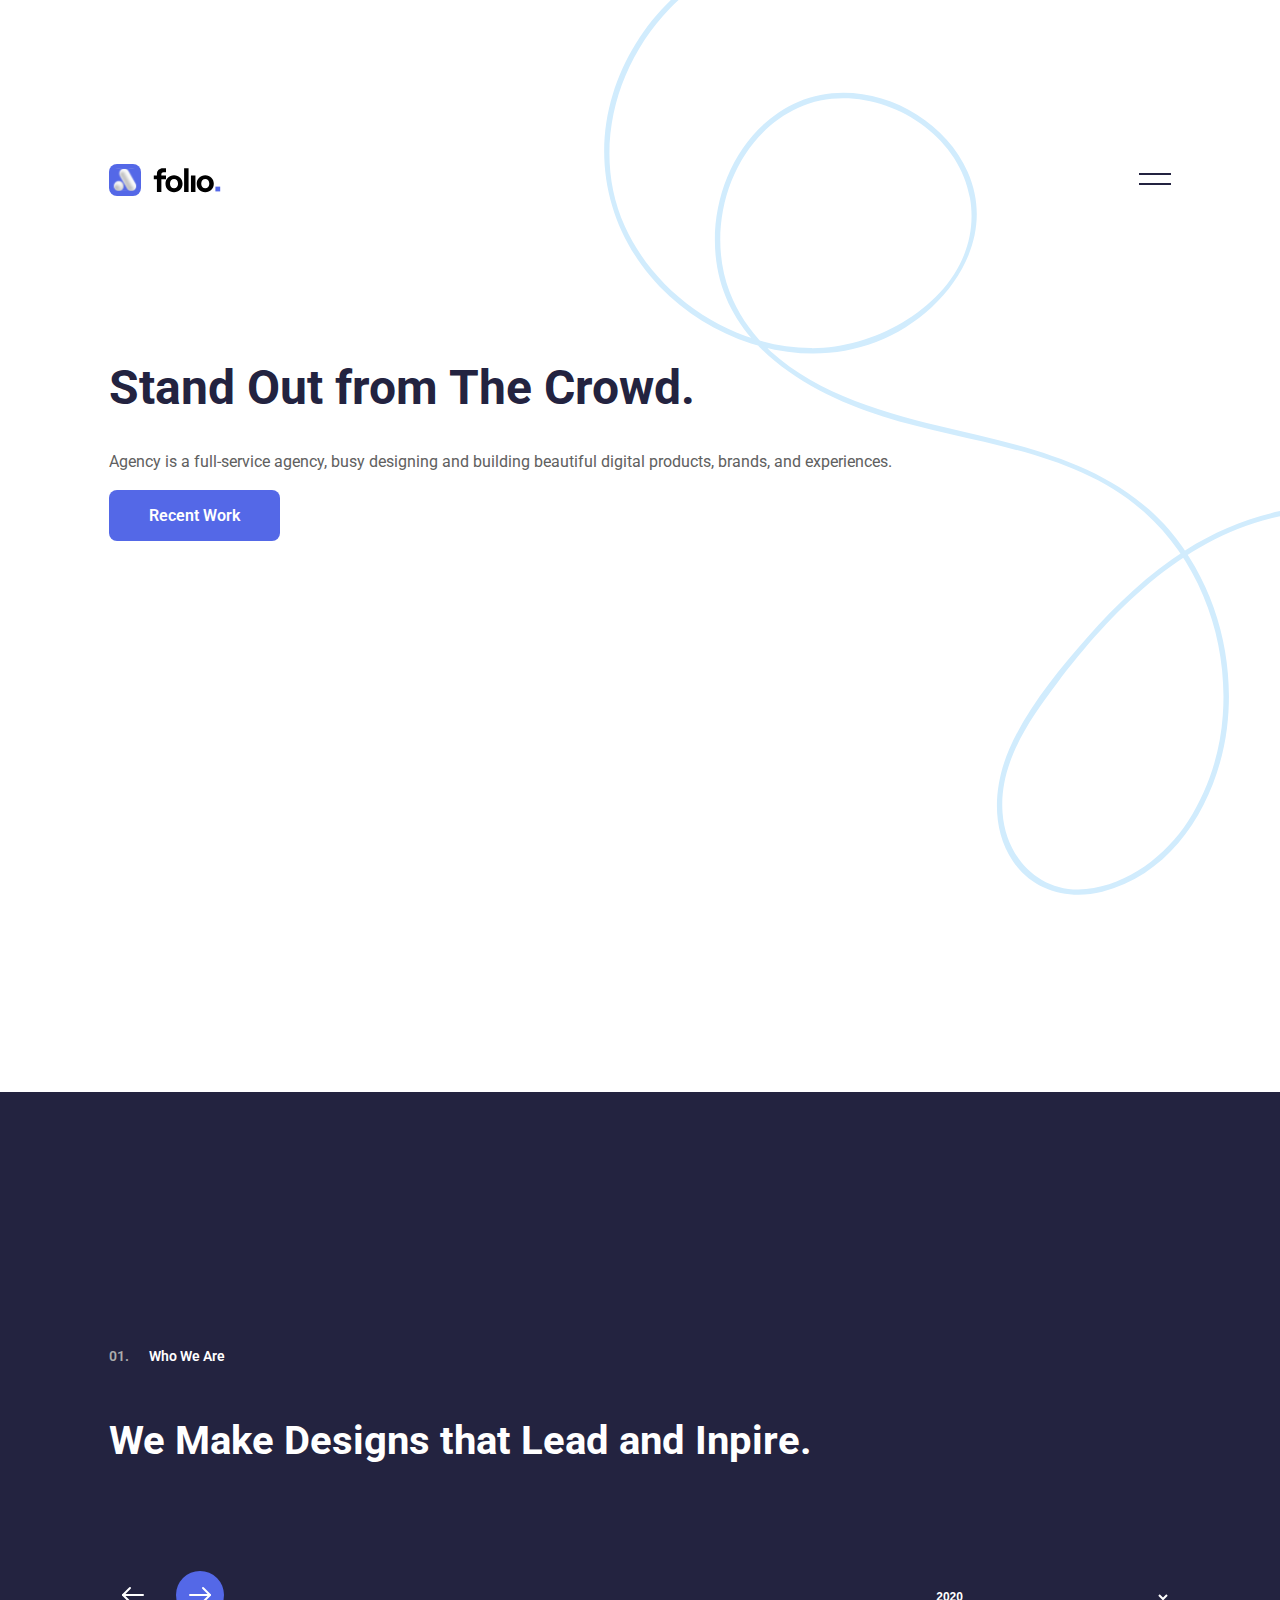
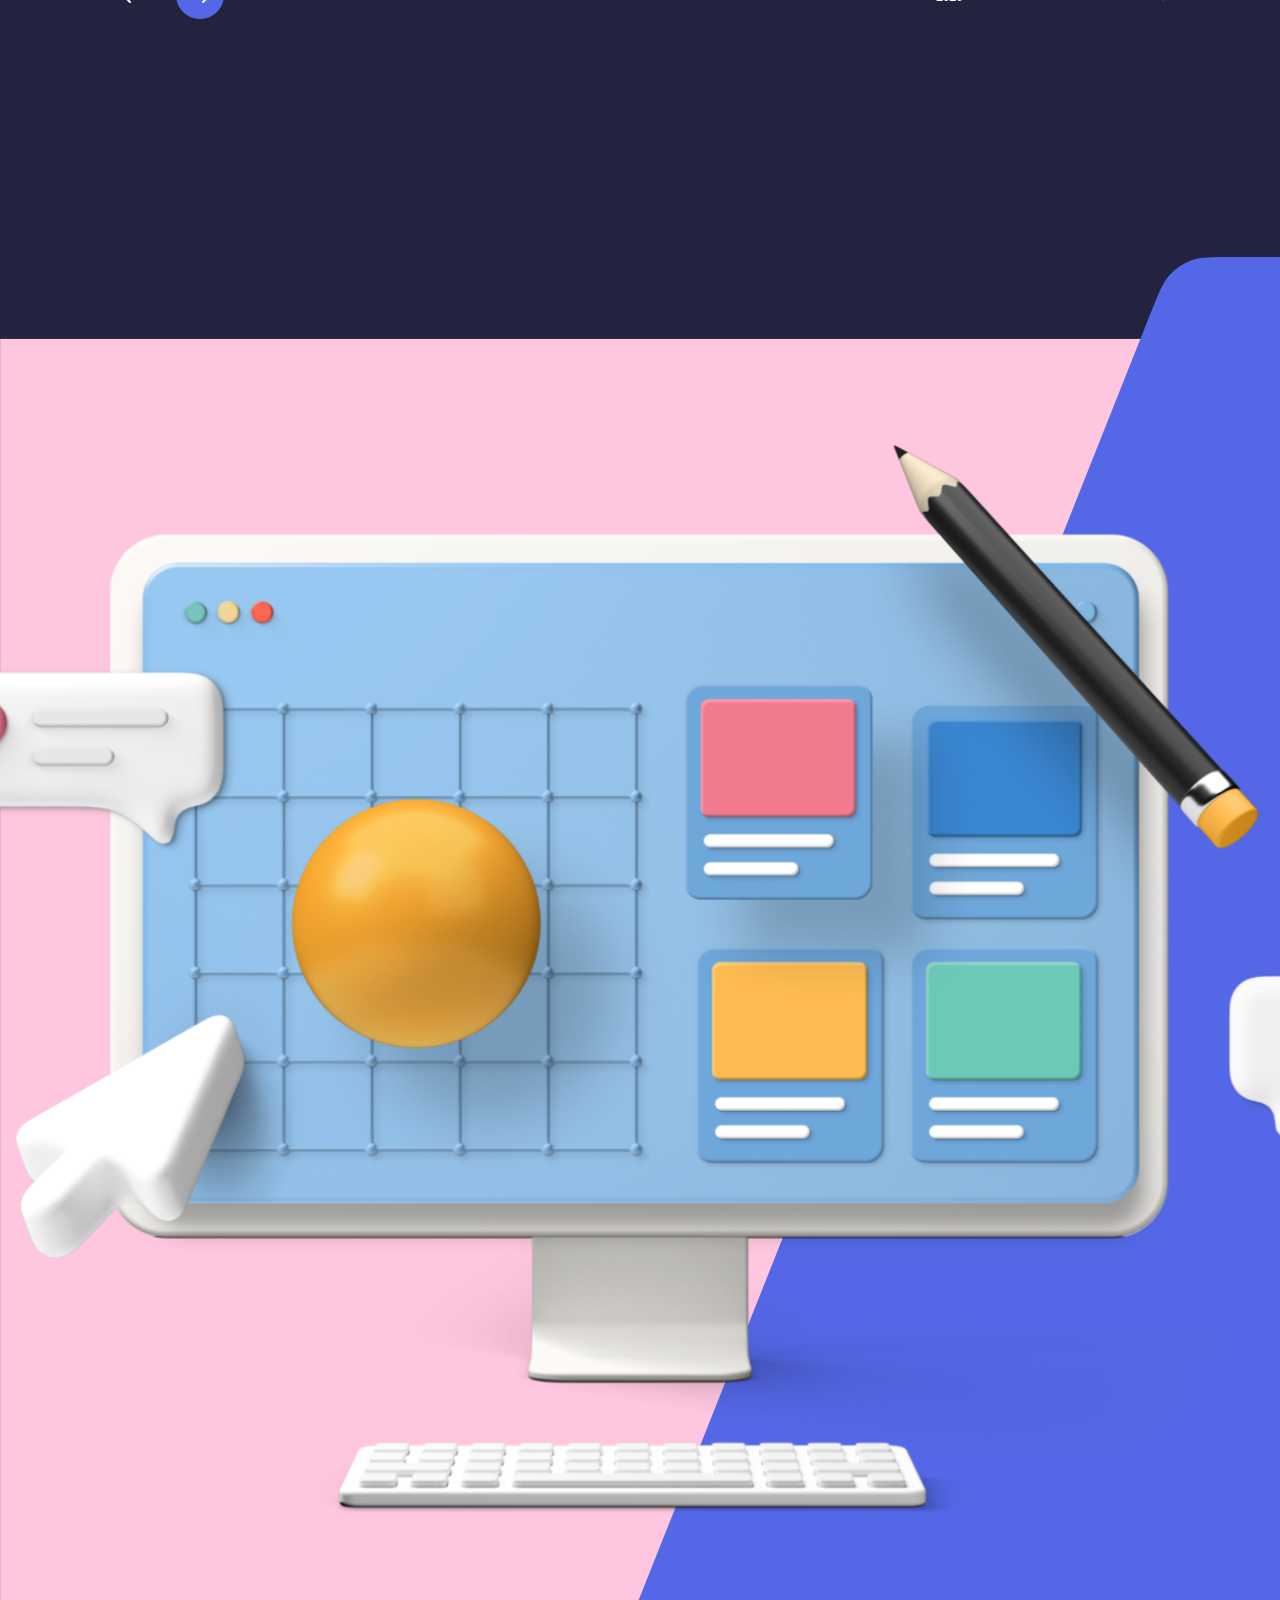
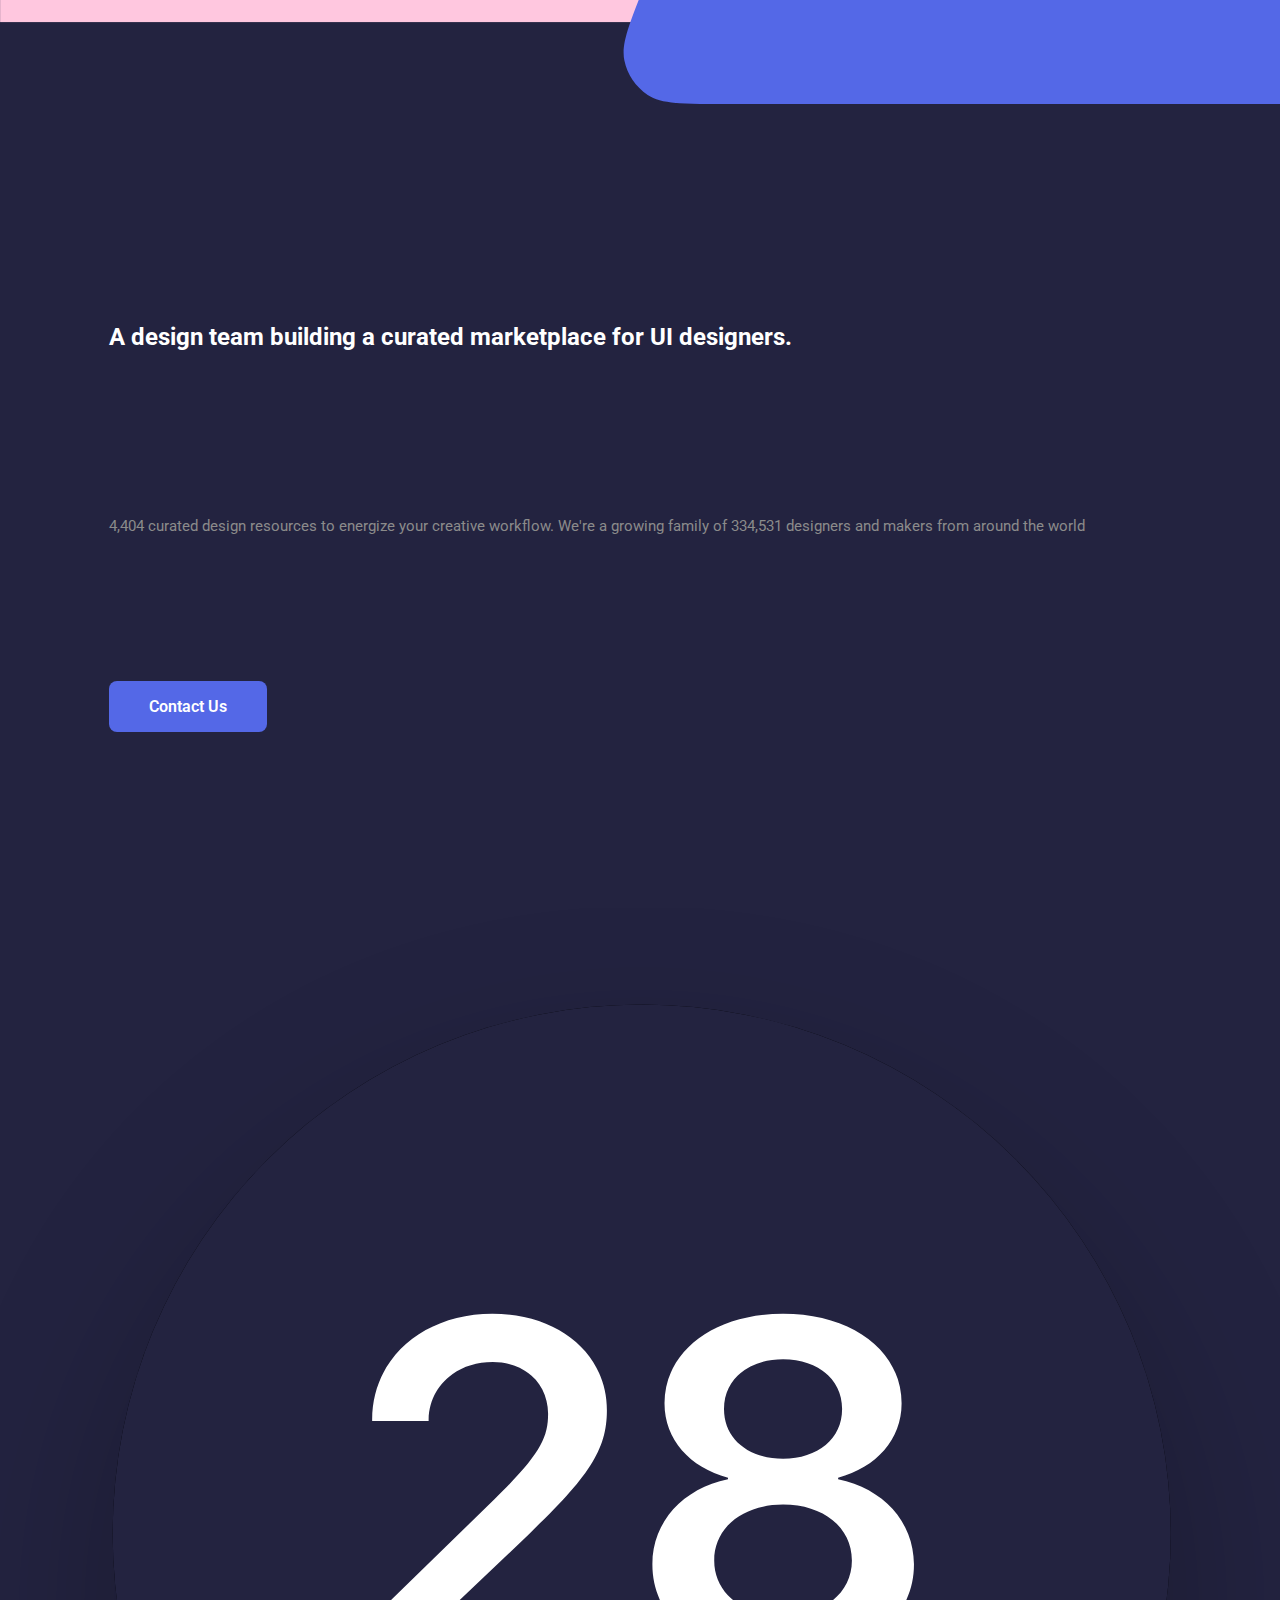
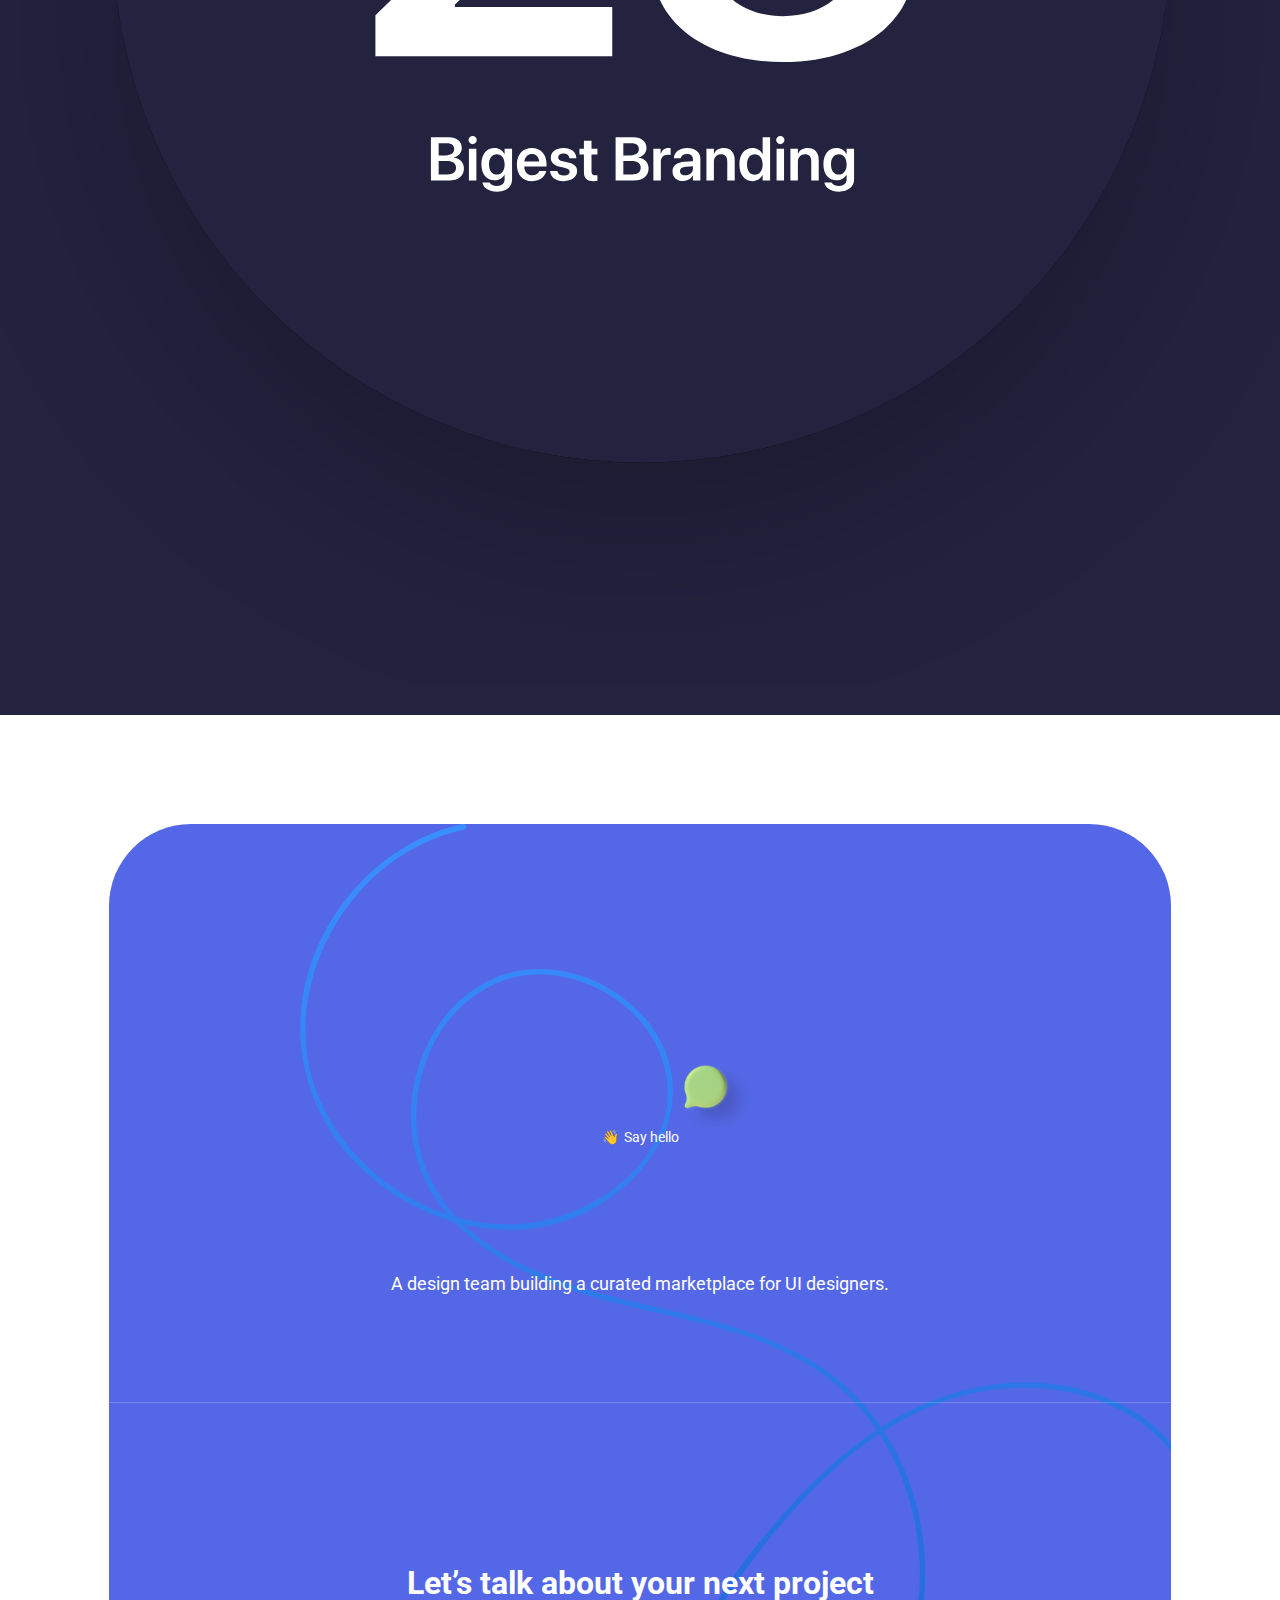
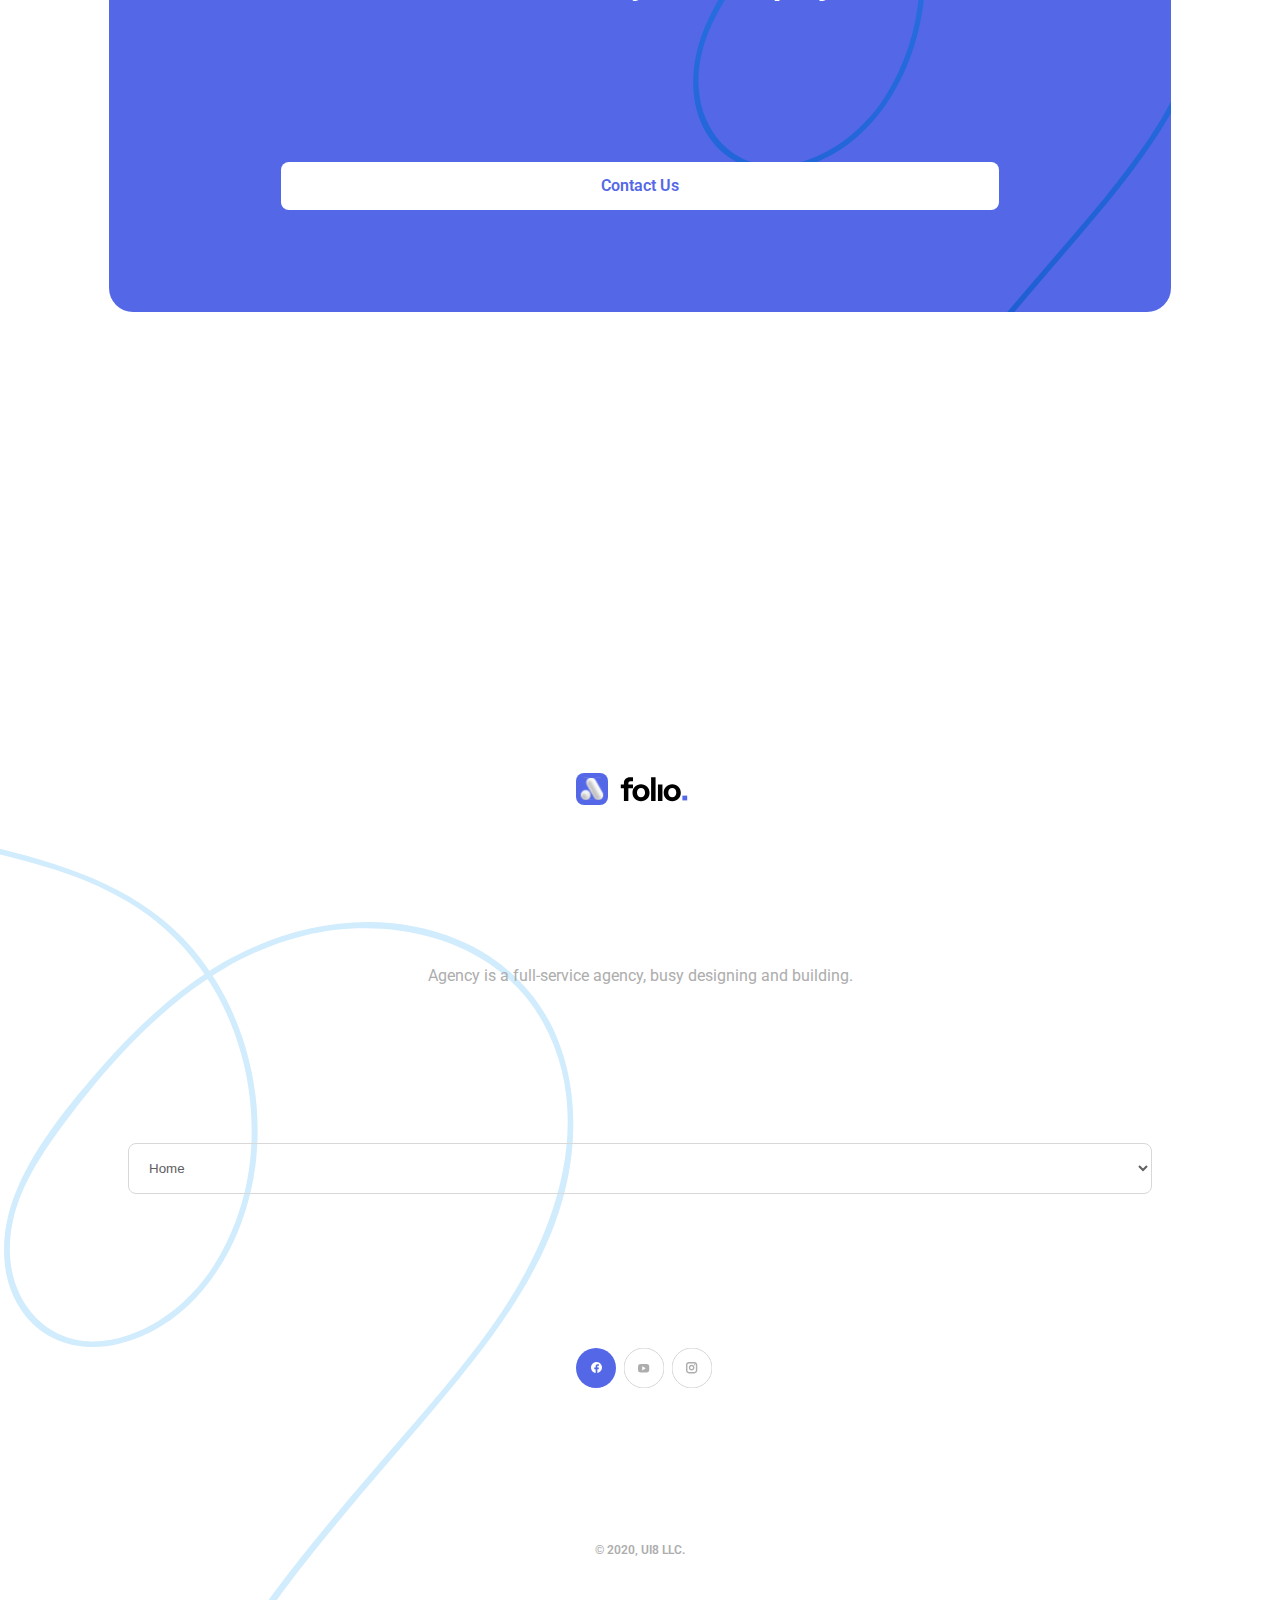
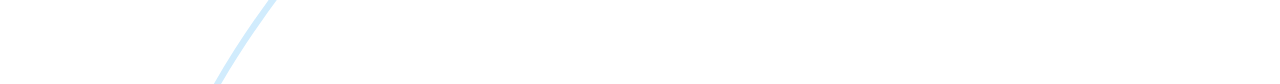
==== commit e9010a33: "fix: added margin bottom in hero container" ====
--- a/index.html
+++ b/index.html
@@ -11,7 +11,7 @@
 </head>
 <body>
 
-    <div class="hero-container">
+    <div class="hero-container hero-container--margin">
         <header class="header">
             <img src="img/Logo.svg" alt="Folio Logo">
             <span><img src="img/Burguer-icon.png" alt="Menu" class="header__menu"></span>
--- a/styles/app.css
+++ b/styles/app.css
@@ -123,6 +123,10 @@
   background-size: cover;
 }
 
+.hero-container--margin {
+  margin-bottom: 15%;
+}
+
 .header, .menu .menu-header {
   display: flex;
   justify-content: space-between;
@@ -292,6 +296,10 @@
   background-size: cover;
 }
 
+.hero-container--margin {
+  margin-bottom: 15%;
+}
+
 .about-container, .jobs-container, .services-container {
   height: auto;
   background-image: none;
@@ -388,6 +396,10 @@
   background-size: cover;
 }
 
+.hero-container--margin {
+  margin-bottom: 15%;
+}
+
 .about-container, .jobs-container, .services-container {
   height: auto;
   background-image: none;
@@ -545,6 +557,10 @@
   background-size: cover;
 }
 
+.hero-container--margin {
+  margin-bottom: 15%;
+}
+
 .about-container, .jobs-container, .services-container {
   height: auto;
   background-image: none;
@@ -694,6 +710,10 @@
   background-image: url(../../../img/Hero-BG.svg);
   background-repeat: no-repeat;
   background-size: cover;
+}
+
+.hero-container--margin {
+  margin-bottom: 15%;
 }
 
 .about-container, .jobs-container, .services-container {
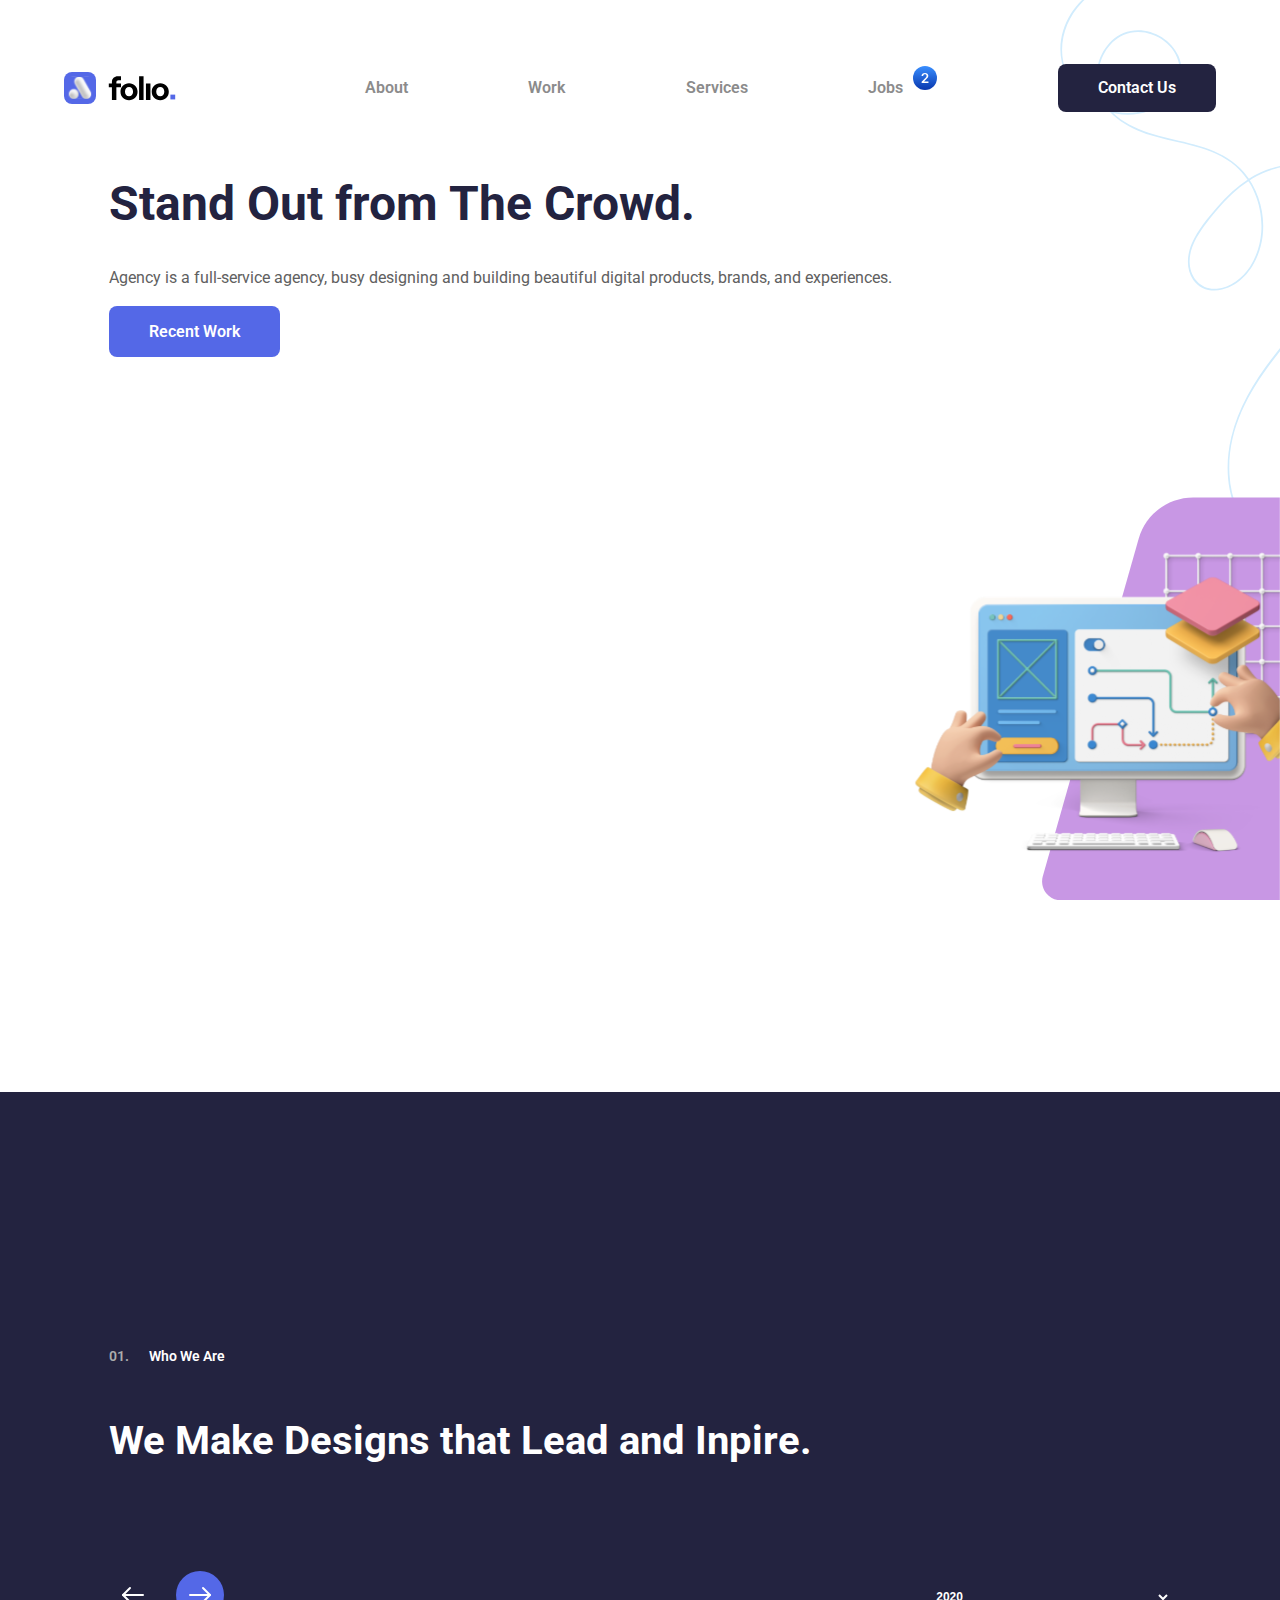
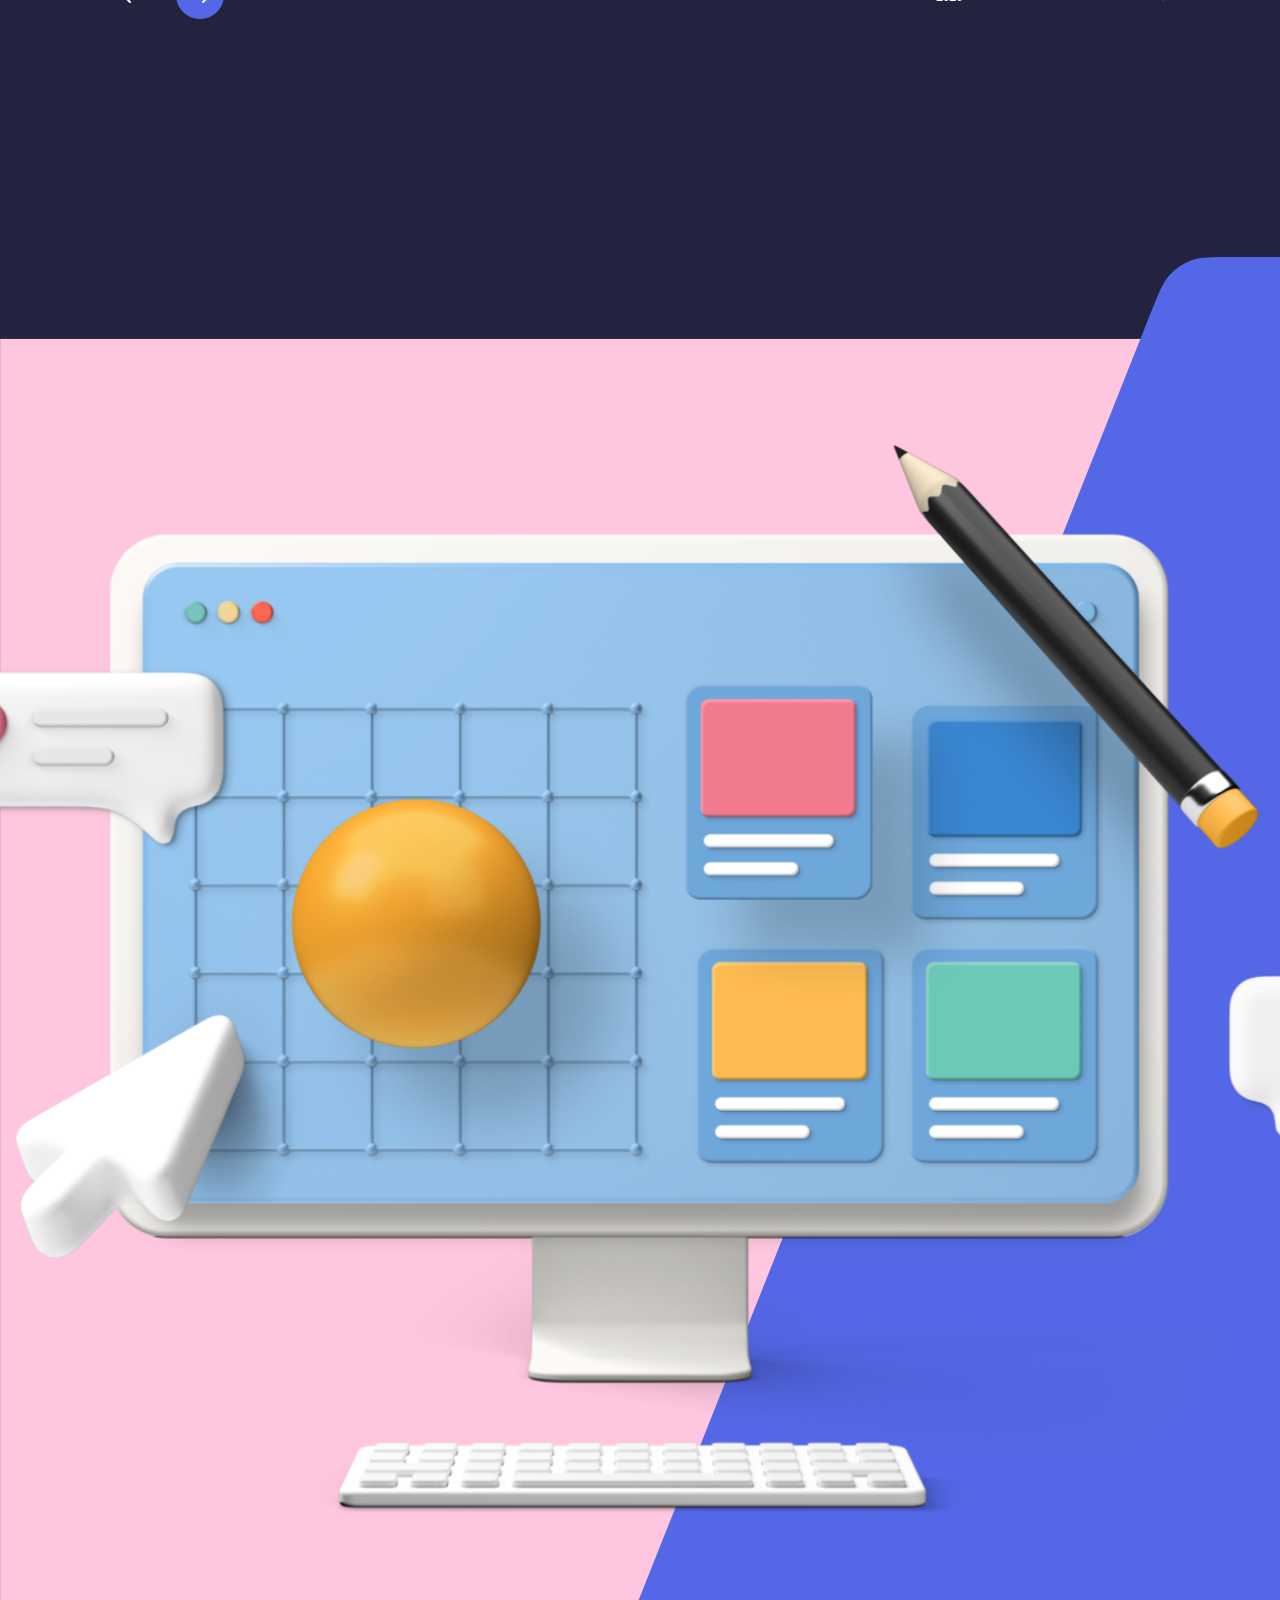
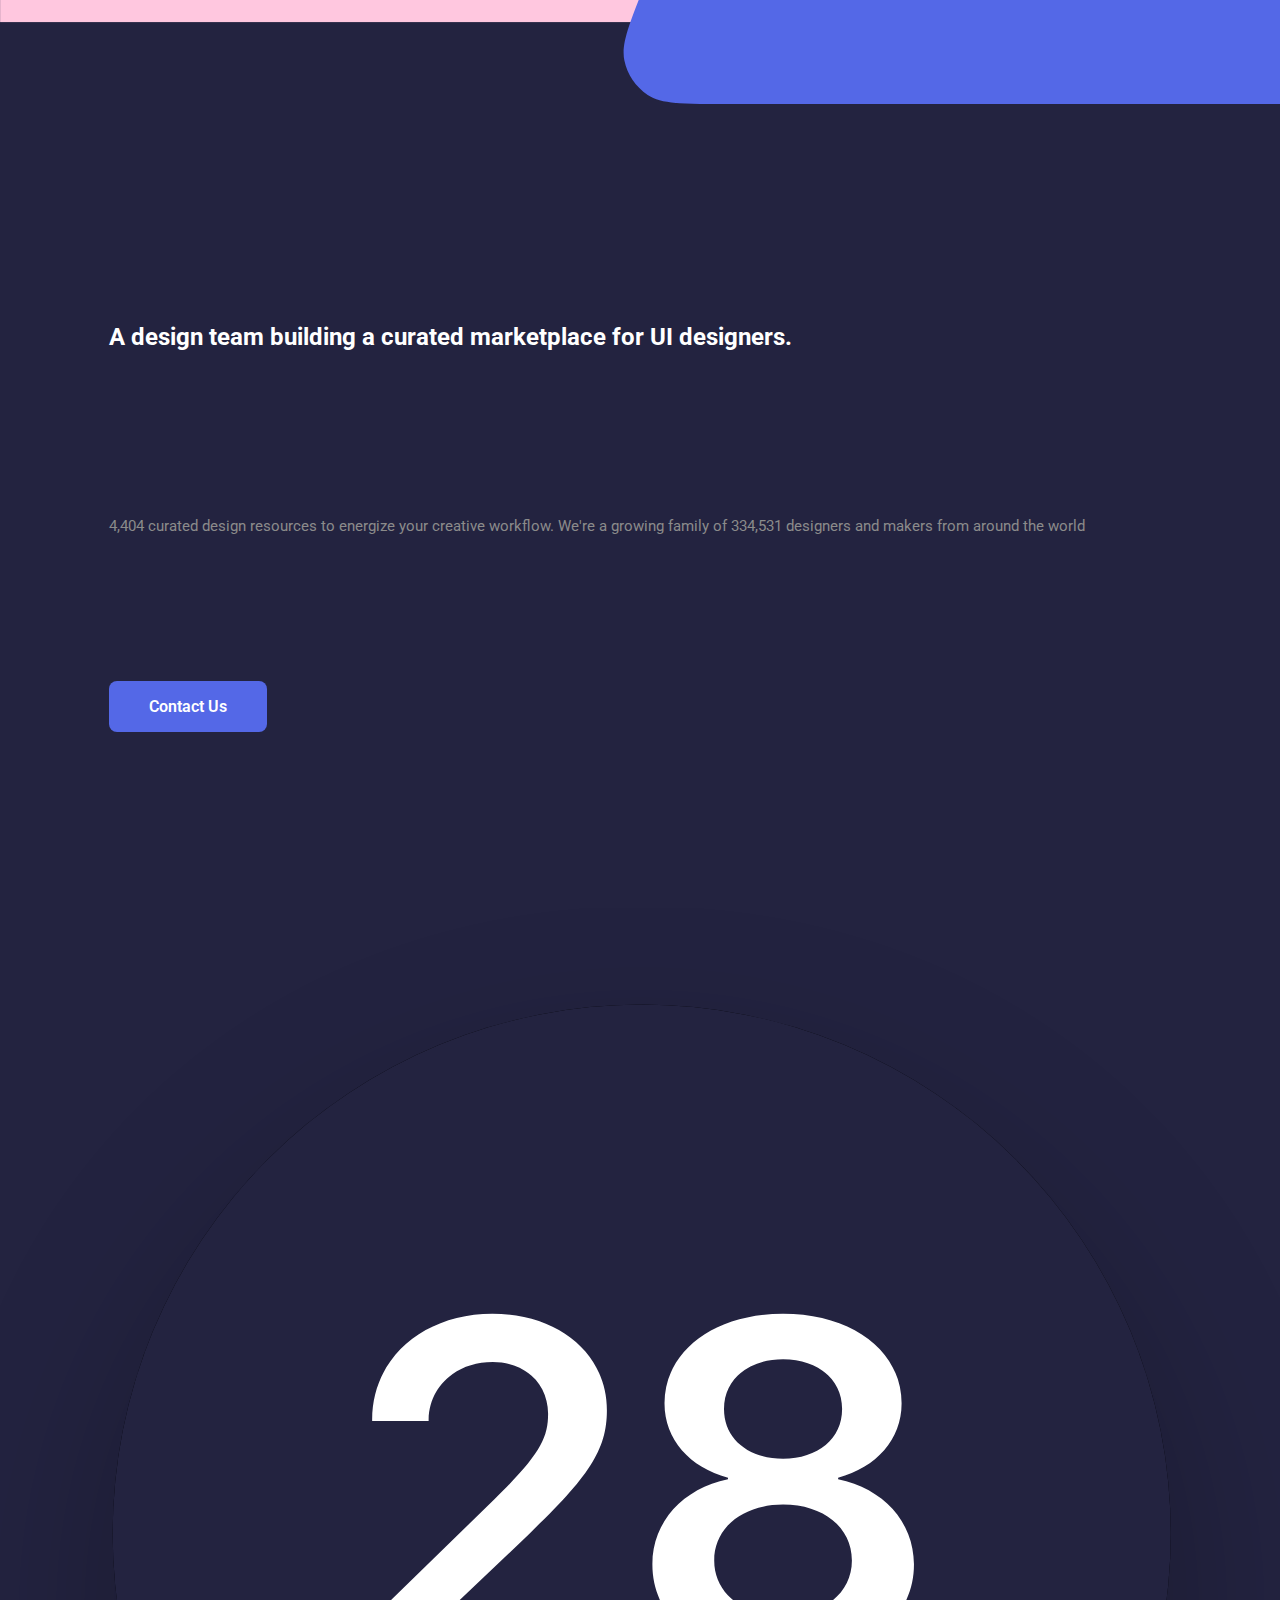
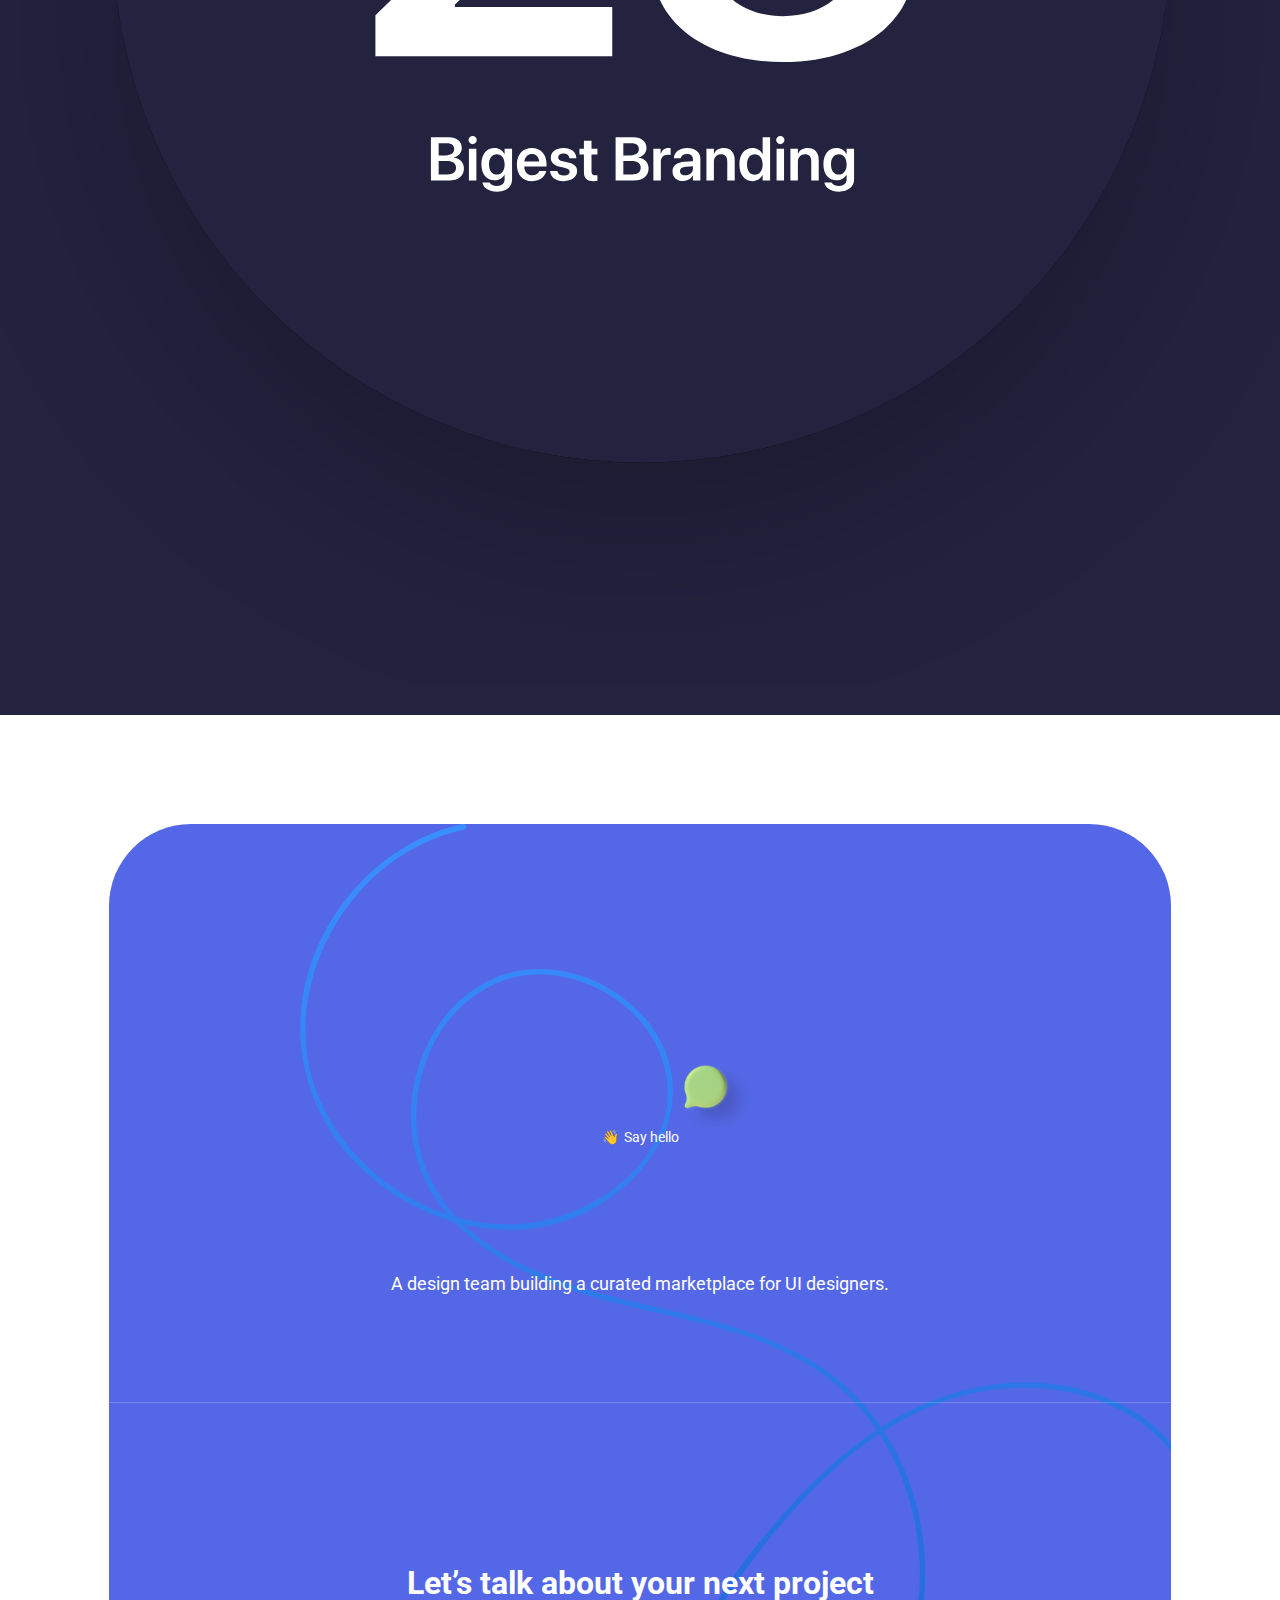
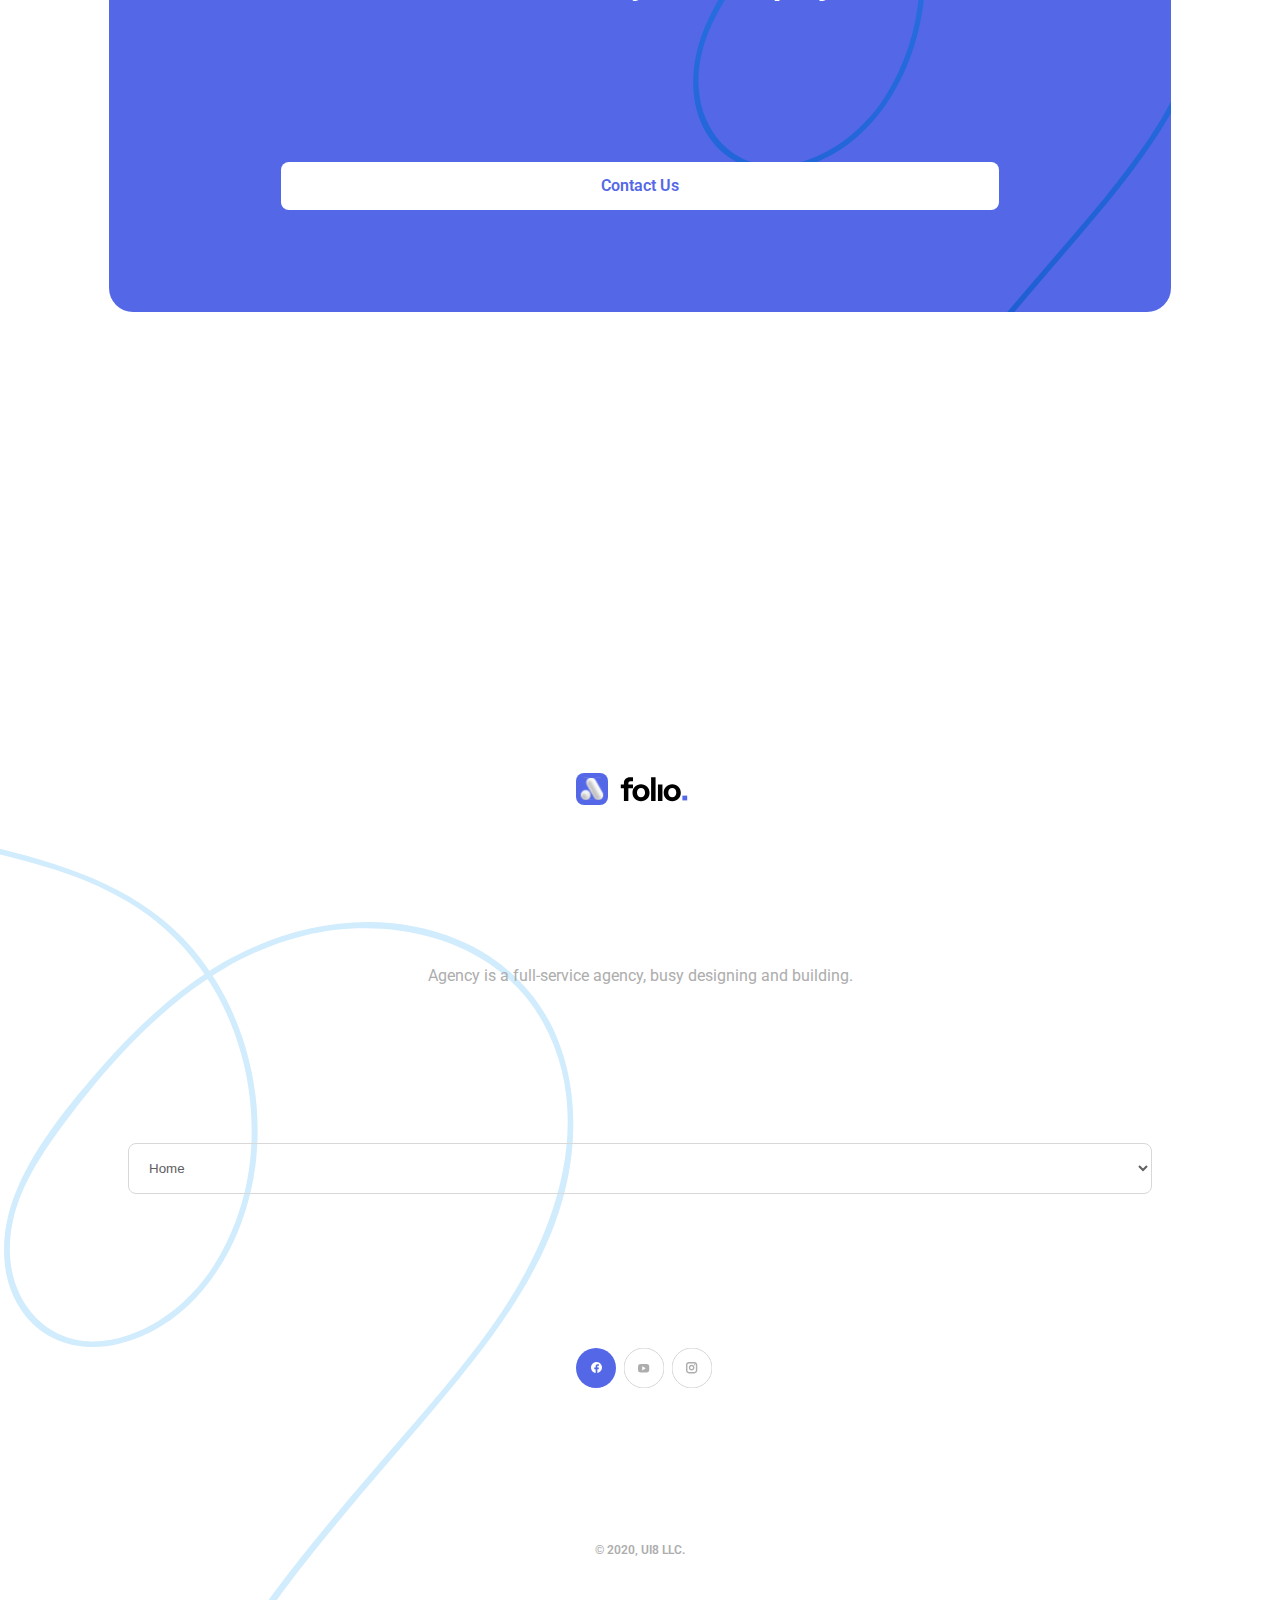
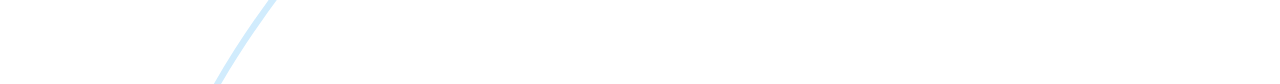
==== commit ad4b5ad7: "feat: styling and fixed menu and header for tablet" ====
--- a/index.html
+++ b/index.html
@@ -15,38 +15,39 @@
         <header class="header">
             <img src="img/Logo.svg" alt="Folio Logo">
             <span><img src="img/Burguer-icon.png" alt="Menu" class="header__menu"></span>
+        
+            <nav class="menu">
+                <div class="menu-header">
+                    <img src="img/Logo-light.svg" alt="Folio Logo">
+                    <span><img src="img/Cross.svg" alt="Menu" class="menu__cross"></span>
+                </div>
+
+                <div class="menu-list">
+                    <a href="work.html" class="menu-list__link menu-list__link--active">Work</a>
+                    <a href="about.html" class="menu-list__link">About</a>
+                    <a href="services.html" class="menu-list__link">Services</a>
+                    <a href="cta.html" class="menu-list__link menu-list__link--notification">Jobs</a>
+                    <a href="https://www.loremipsum" class="button menu-list__button">Contact Us</a>
+                </div>
+
+                <ul class="menu-social">
+                    <li class="menu-social__item">
+                        <a href="https://www.loremipsum"><img src="img/facebook-light-icon.svg" alt="Go Facebook"></a>
+                    </li>
+                    <li class="menu-social__item">
+                        <a href="https://www.loremipsum"><img src="img/youtube-light-icon.svg" alt="Go Youtube"></a>
+                    </li>
+                    <li class="menu-social__item">
+                        <a href="https://www.loremipsum"><img src="img/instagran-light-icon.svg" alt="Go Instagram"></a>
+                    </li>
+                </ul>
+            </nav>
         </header>
-
-        <nav class="menu">
-            <div class="menu-header">
-                <img src="img/Logo-light.svg" alt="Folio Logo">
-                <span><img src="img/Cross.svg" alt="Menu" class="menu__cross"></span>
-            </div>
-
-            <div class="menu-list">
-                <a href="work.html" class="menu-list__link menu-list__link--active">Work</a>
-                <a href="about.html" class="menu-list__link">About</a>
-                <a href="services.html" class="menu-list__link">Services</a>
-                <a href="jobs.html" class="menu-list__link">Jobs</a>
-            </div>
-
-            <ul class="menu-social">
-                <li class="menu-social__item">
-                    <a href="#" target="_blank"><img src="img/facebook-light-icon.svg" alt="Go Facebook"></a>
-                </li>
-                <li class="menu-social__item">
-                    <a href="#" target="_blank"><img src="img/youtube-light-icon.svg" alt="Go Youtube"></a>
-                </li>
-                <li class="menu-social__item">
-                    <a href="#" target="_blank"><img src="img/instagran-light-icon.svg" alt="Go Instagram"></a>
-                </li>
-            </ul>
-        </nav>
 
         <section class="hero-section">
             <h1 class="hero-section__title">Stand Out from The Crowd.</h1>
             <p class="hero-section__text">Agency is a full-service agency, busy designing and building beautiful digital products, brands, and experiences.</p>
-            <a href="#" class="button">Recent Work</a>
+            <a href="work.html" class="button">Recent Work</a>
         </section>
     </div>
 
@@ -79,7 +80,7 @@
         <div class="about-description">
             <h2 class="about-description__title">A design team building a curated marketplace for UI designers.</h2>
             <p class="about-description__text">4,404 curated design resources to energize your creative workflow. We're a growing family of 334,531 designers and makers from around the world</p>
-            <a href="#" class="button">Contact Us</a>
+            <a href="https://www.loremipsum" class="button">Contact Us</a>
         </div>
 
         <div class="about-classification"></div>
@@ -95,7 +96,7 @@
             </div>
             <div class="footer-contact__about">
                 <h2 class="footer-contact__title">Let’s talk about your next project</h2>
-                <a href="#" class="light-button">Contact Us</a>
+                <a href="https://www.loremipsum" class="light-button">Contact Us</a>
             </div>
         </section>
         <div class="footer-content">
@@ -110,13 +111,13 @@
             </select>
             <ul class="footer-content__social-list">
                 <li class="footer-content__social-item">
-                    <a href="#" target="_blank"><img src="img/facebook-icon.svg" alt="Go Facebook"></a>
+                    <a href="https://www.loremipsum"><img src="img/facebook-icon.svg" alt="Go Facebook"></a>
                 </li>
                 <li class="footer-content__social-item">
-                    <a href="#" target="_blank"><img src="img/youtube-icon.svg" alt="Go Youtube"></a>
+                    <a href="https://www.loremipsum"><img src="img/youtube-icon.svg" alt="Go Youtube"></a>
                 </li>
                 <li class="footer-content__social-item">
-                    <a href="#" target="_blank"><img src="img/instagran-icon.svg" alt="Go Instagram"></a>
+                    <a href="https://www.loremipsum"><img src="img/instagran-icon.svg" alt="Go Instagram"></a>
                 </li>
             </ul>
             <p class="footer-content__copyright">© 2020, UI8 LLC.</p>
--- a/styles/app.css
+++ b/styles/app.css
@@ -120,7 +120,9 @@
   width: 100vw;
   background-image: url(../../../img/Hero-BG.svg);
   background-repeat: no-repeat;
-  background-size: cover;
+  background-size: contain;
+  background-position: 100% 100%;
+  width: 100vw;
 }
 
 .hero-container--margin {
@@ -165,6 +167,9 @@
 .menu .menu-list__link--active {
   color: #FFFFFF;
 }
+.menu .menu-list__button {
+  display: none;
+}
 .menu .menu-social {
   display: flex;
   padding: 15vh 8.5%;
@@ -173,6 +178,76 @@
   margin-left: 2rem;
 }
 
+@media screen and (min-width: 1024px) {
+  .header, .menu .menu-header {
+    padding: 5%;
+  }
+  .header__menu {
+    display: none;
+  }
+  .menu {
+    background-image: none;
+    width: 100%;
+    height: auto;
+    position: static;
+    display: block;
+    margin-left: 15%;
+  }
+  .menu .menu-header {
+    display: none;
+  }
+  .menu .menu-list {
+    display: flex;
+    flex-direction: row;
+    align-items: center;
+    justify-content: space-between;
+    padding: 0;
+  }
+  .menu .menu-list__link {
+    color: #8B8B8B;
+    font-size: 1rem;
+    font-weight: 600;
+    padding-bottom: 0;
+  }
+  .menu .menu-list__link:first-child {
+    order: 2;
+  }
+  .menu .menu-list__link:nth-child(2) {
+    order: 1;
+  }
+  .menu .menu-list__link:nth-child(3) {
+    order: 3;
+  }
+  .menu .menu-list__link:nth-child(4) {
+    order: 4;
+  }
+  .menu .menu-list__link--notification {
+    display: flex;
+    align-items: center;
+  }
+  .menu .menu-list__link--notification::after {
+    content: "";
+    background-image: url(../../../img/jobs-notification.svg);
+    height: 24px;
+    width: 24px;
+    margin: 0 0 20px 10px;
+    display: inline-block;
+  }
+  .menu .menu-list__link:hover {
+    color: #5468E7;
+  }
+  .menu .menu-list__button {
+    display: inline-block;
+    background-color: #232340;
+    order: 5;
+  }
+  .menu .menu-list__button:hover {
+    background-color: #323259;
+  }
+  .menu .menu-social {
+    display: none;
+  }
+}
 .hero-section {
   padding: 0 8.5%;
 }
@@ -293,7 +368,9 @@
   width: 100vw;
   background-image: url(../../../img/Hero-BG.svg);
   background-repeat: no-repeat;
-  background-size: cover;
+  background-size: contain;
+  background-position: 100% 100%;
+  width: 100vw;
 }
 
 .hero-container--margin {
@@ -393,7 +470,9 @@
   width: 100vw;
   background-image: url(../../../img/Hero-BG.svg);
   background-repeat: no-repeat;
-  background-size: cover;
+  background-size: contain;
+  background-position: 100% 100%;
+  width: 100vw;
 }
 
 .hero-container--margin {
@@ -406,7 +485,7 @@
 }
 
 .services-container {
-  background-image: url(../../../img/Services-BG.svg);
+  background-image: url(../../../img/Services-BG.svg) !important;
 }
 
 .services-header {
@@ -449,7 +528,7 @@
   justify-content: center;
   align-items: center;
   border-radius: 32px;
-  box-shadow: 0px 9px 0px 1px #EDEDED, 0px 0px 0px 1px #EDEDED;
+  box-shadow: 0px 9px 0px 1px #EDEDED, 0px 0px 0px 1px #EDEDED, 0px 0px 50px 0px rgba(0, 0, 0, 0.1);
   margin-bottom: 8%;
 }
 .services-objectives__card h5 {
@@ -488,10 +567,10 @@
   width: 92px;
   display: inline-block;
 }
-.services-objectives__card--active {
+.services-objectives__card:hover {
   background-color: #5468E7;
 }
-.services-objectives__card--active h5 {
+.services-objectives__card:hover h5 {
   color: #FFFFFF;
 }
 
@@ -554,7 +633,9 @@
   width: 100vw;
   background-image: url(../../../img/Hero-BG.svg);
   background-repeat: no-repeat;
-  background-size: cover;
+  background-size: contain;
+  background-position: 100% 100%;
+  width: 100vw;
 }
 
 .hero-container--margin {
@@ -709,7 +790,9 @@
   width: 100vw;
   background-image: url(../../../img/Hero-BG.svg);
   background-repeat: no-repeat;
-  background-size: cover;
+  background-size: contain;
+  background-position: 100% 100%;
+  width: 100vw;
 }
 
 .hero-container--margin {
@@ -761,6 +844,9 @@
   padding: 10% 8.5% 3%;
 }
 .jobs-cards .job-card {
+  display: flex;
+  flex-direction: column;
+  justify-content: center;
   background-color: #FFFFFF;
   height: 23.4vh;
   border-radius: 24px;
@@ -768,7 +854,7 @@
   box-shadow: 0px 0px 0px 1px #EDEDED, 0px 0px 50px 0px rgba(0, 0, 0, 0.1);
 }
 .jobs-cards .job-card__content {
-  padding: 20% 0 0 15%;
+  padding-left: 15%;
 }
 .jobs-cards .job-card__title {
   font-size: 1.5rem;
@@ -779,6 +865,25 @@
   color: #606060;
   padding-top: 8%;
 }
+.jobs-cards .job-card__link img {
+  padding-top: 8%;
+}
+.jobs-cards .job-card:hover {
+  background: url(../../../img/Jobs-card-selected.svg) no-repeat;
+  background-size: 100% 100%;
+  width: 93vw;
+}
+.jobs-cards .job-card:hover h5 {
+  color: #FFFFFF;
+  font-size: 1.4225rem;
+}
+.jobs-cards .job-card:hover p {
+  font-size: 0.8rem;
+}
+.jobs-cards .job-card:hover img {
+  padding-top: 6%;
+  content: url(../../../img/jobs-arrow-button-light.svg);
+}
 .jobs-cards > .job-card:first-child h5 {
   display: flex;
   align-items: center;
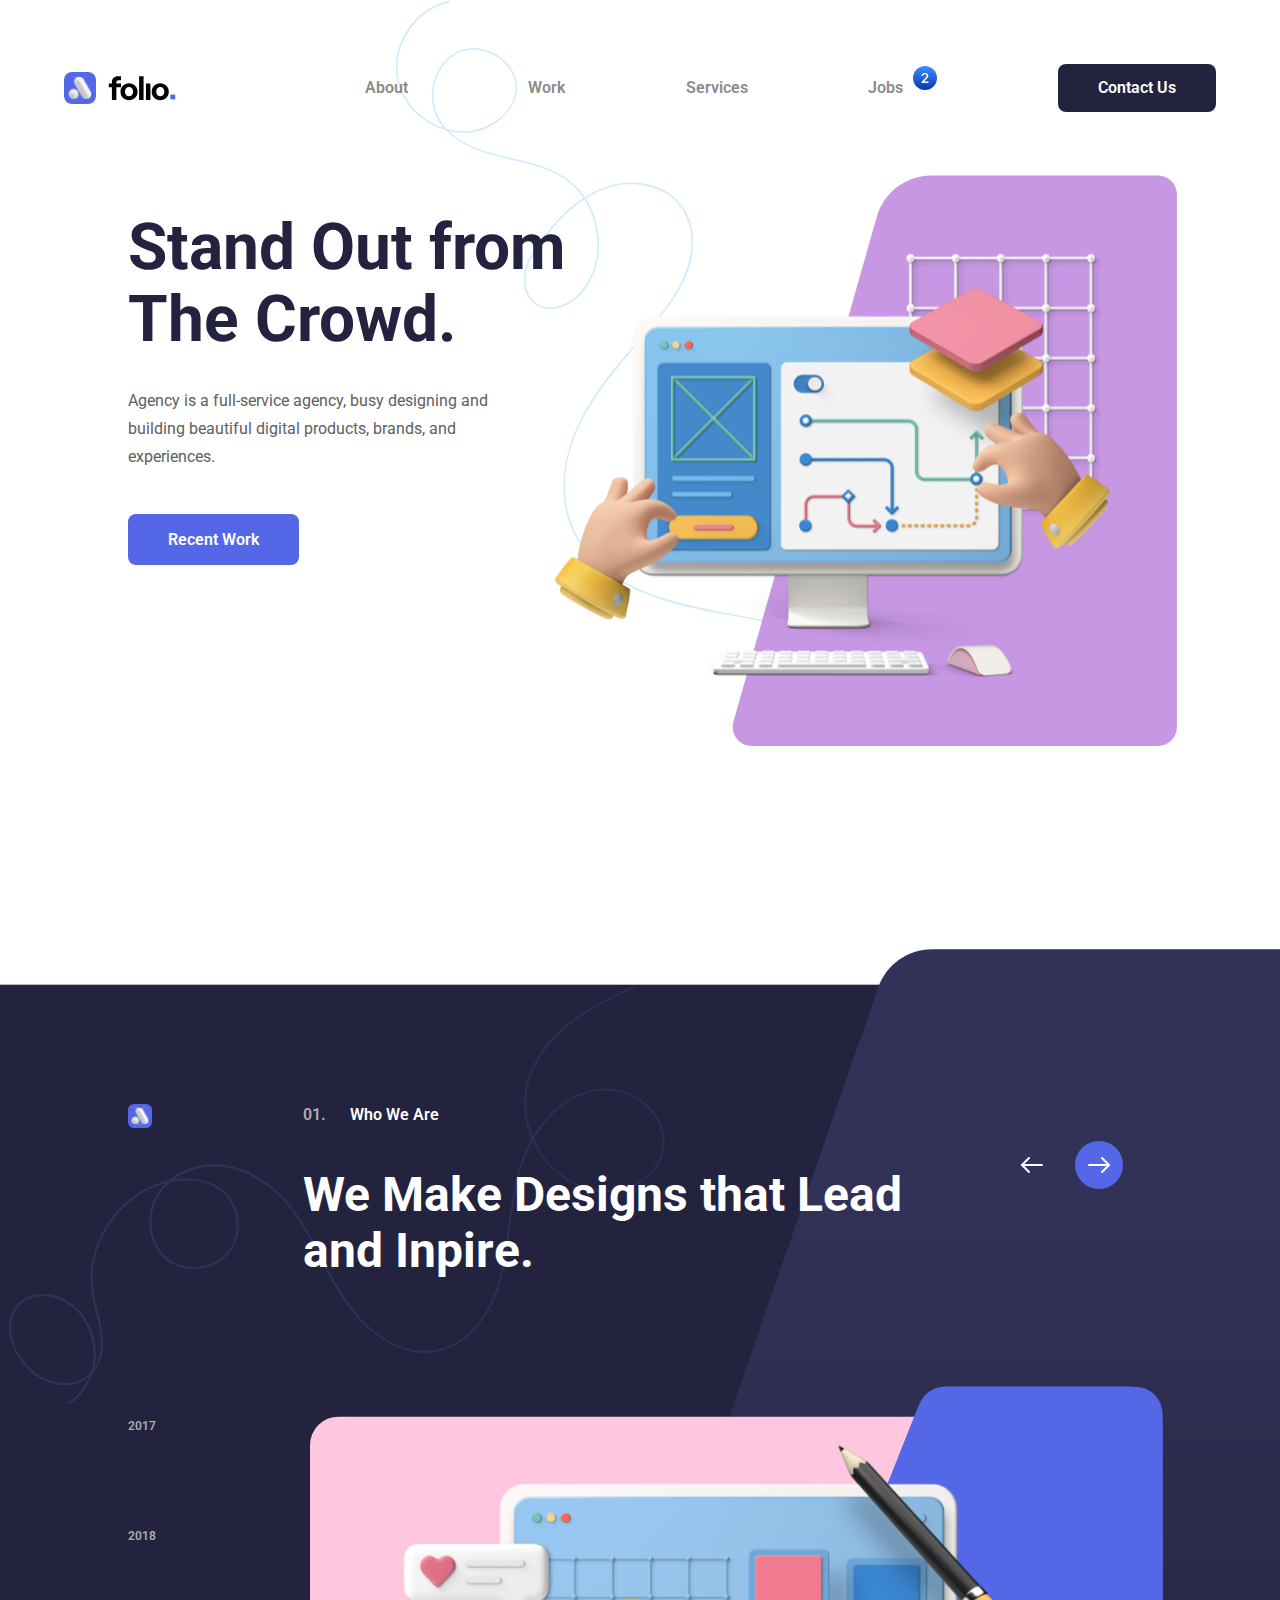
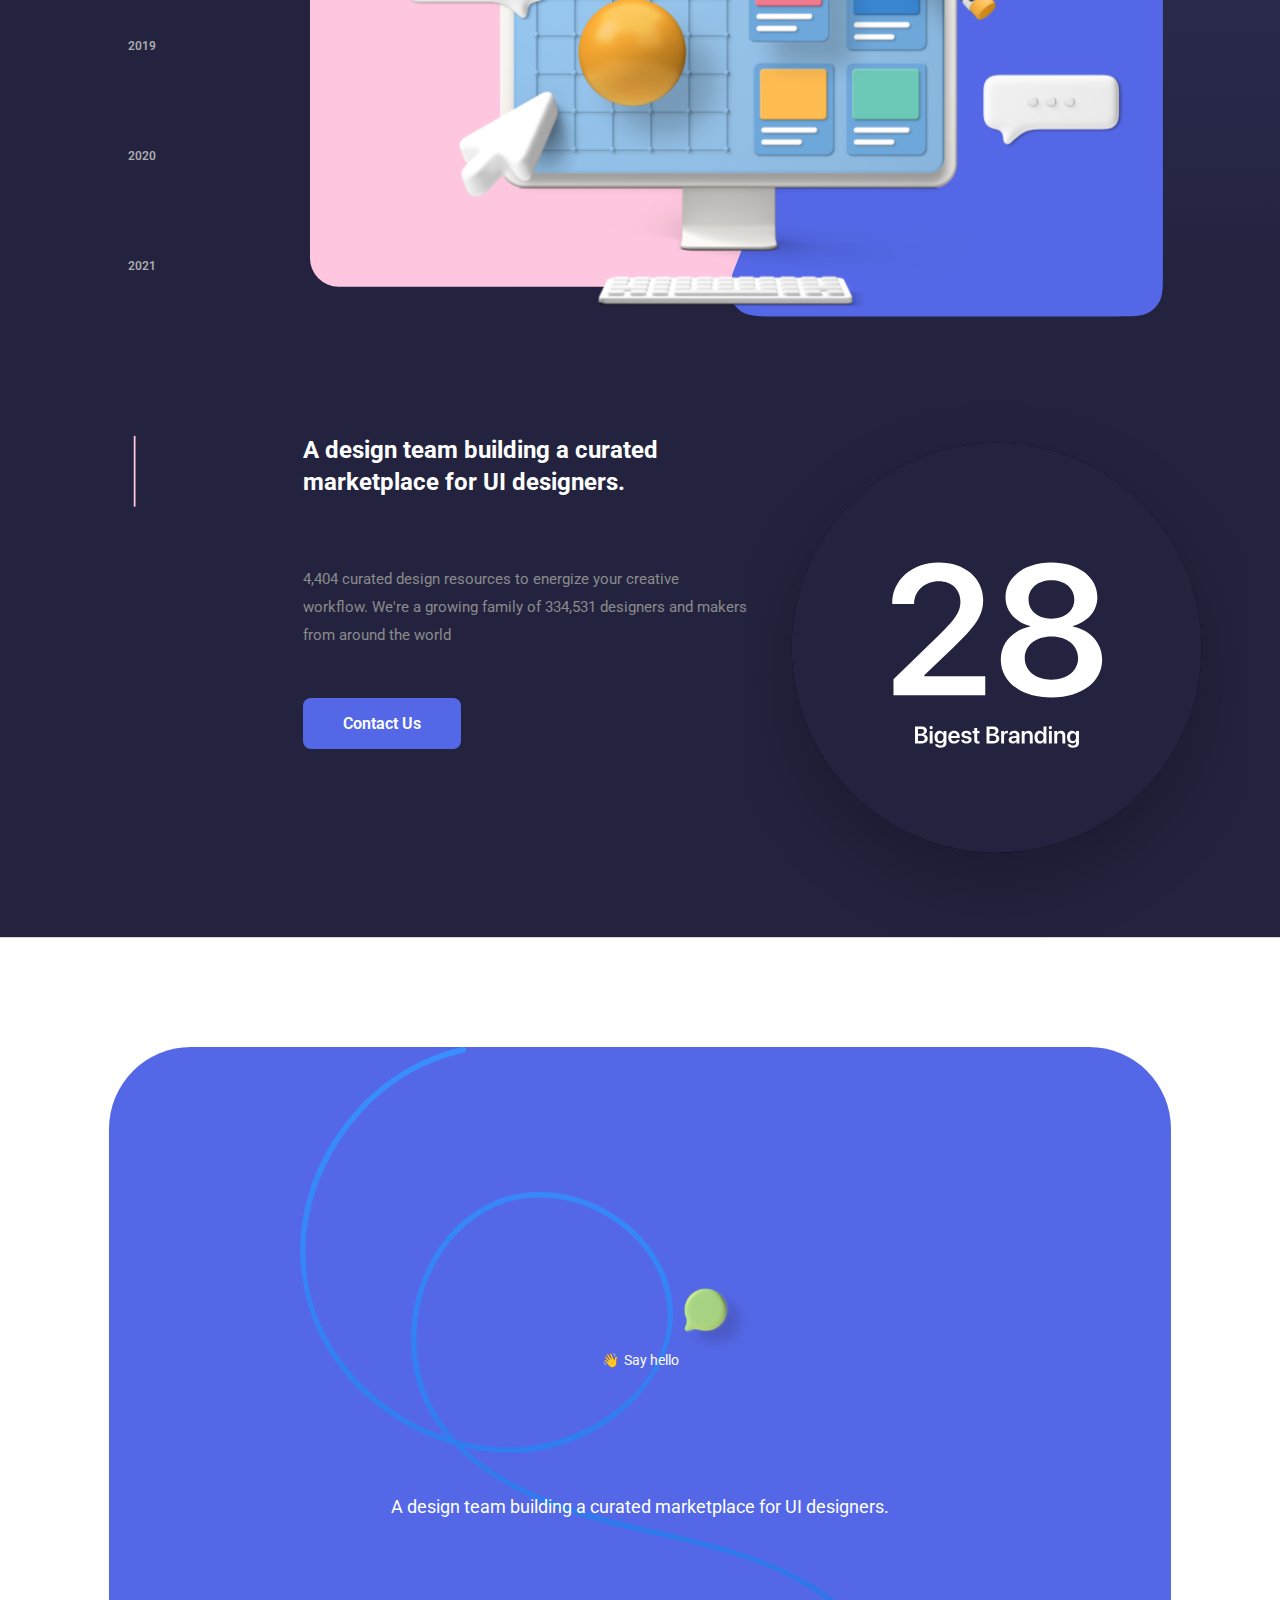
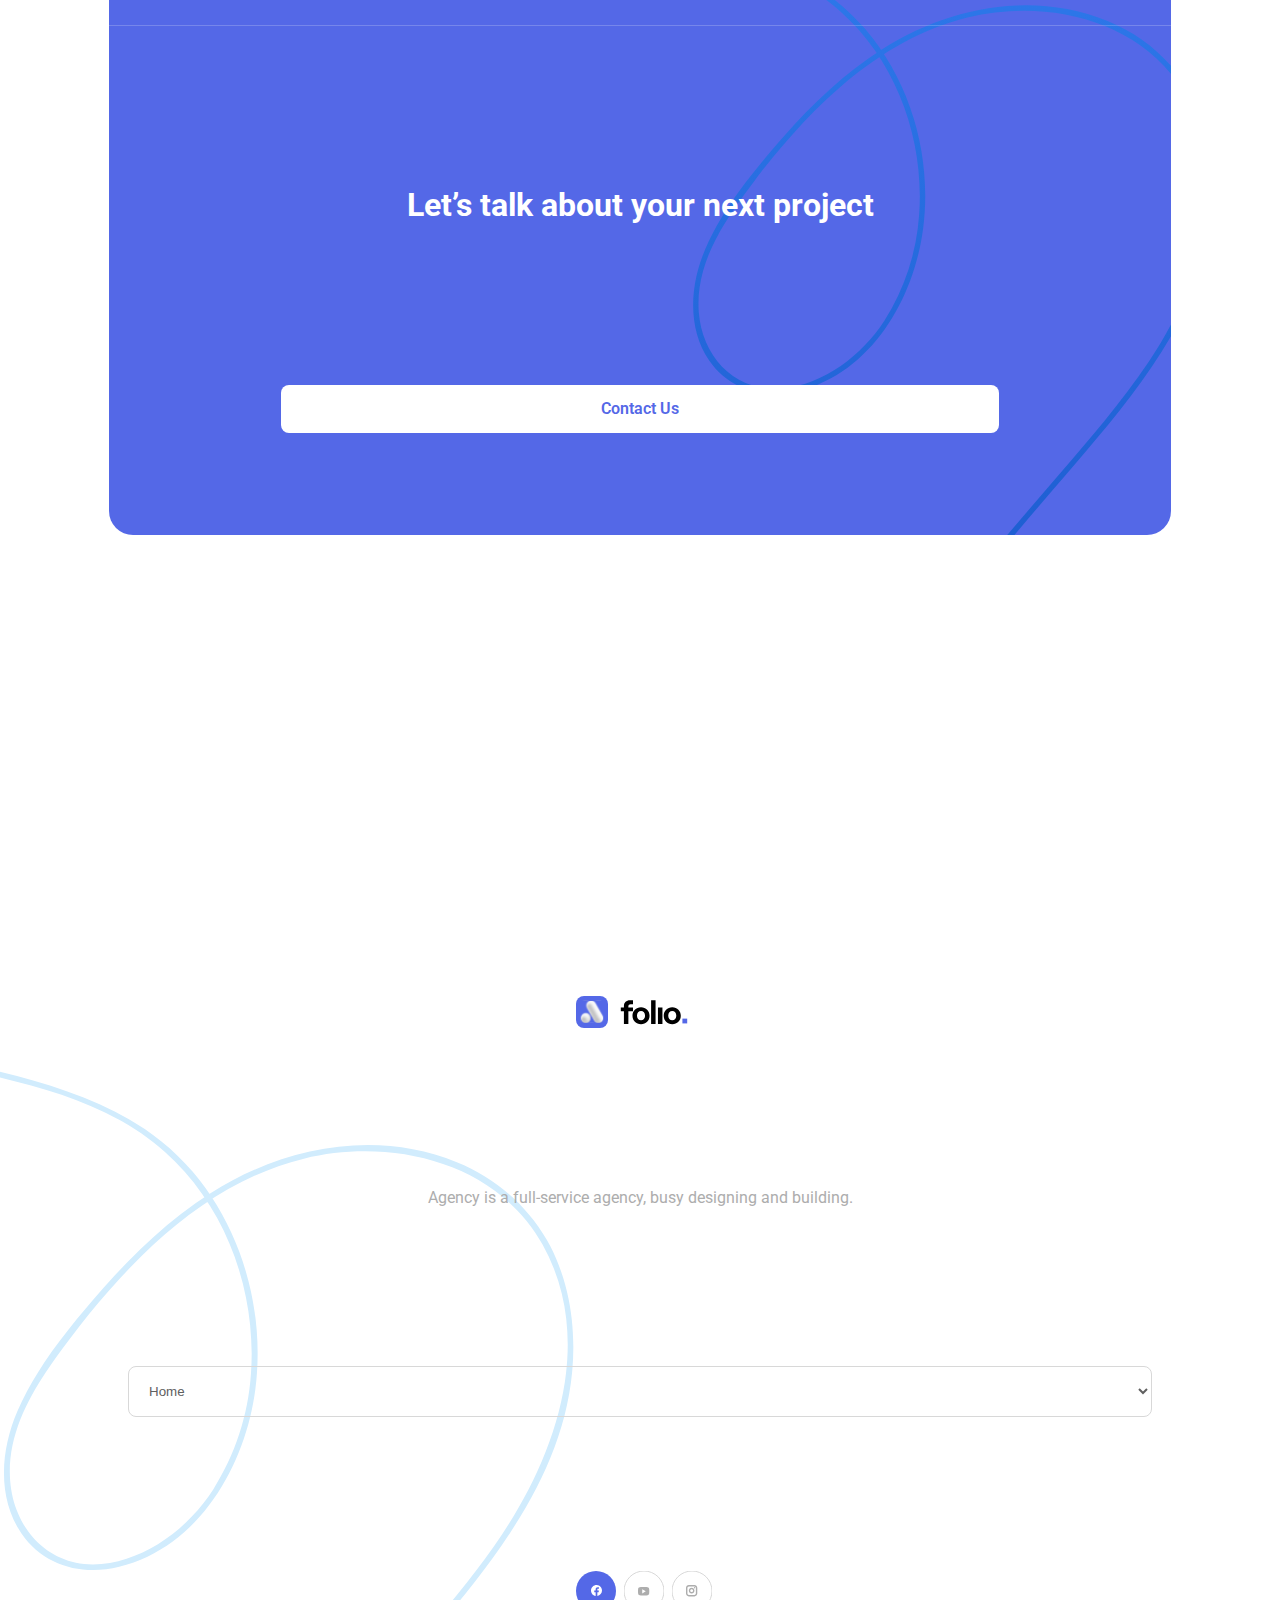
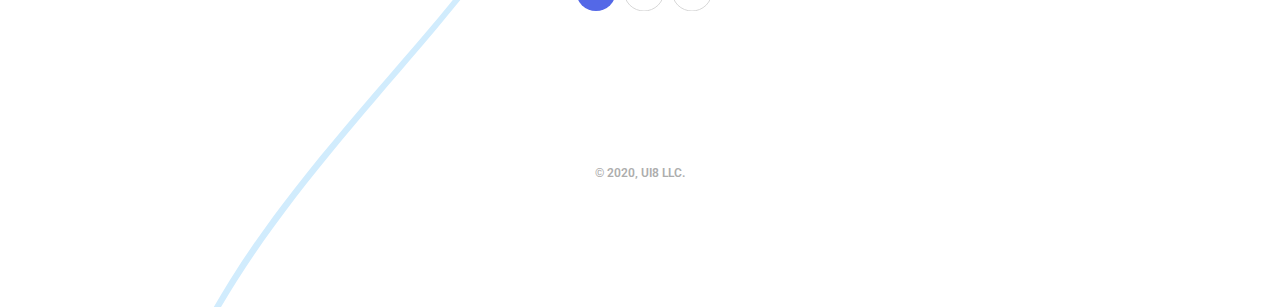
==== commit 3efeed51: "fix: fixed about section on index.html" ====
--- a/index.html
+++ b/index.html
@@ -54,8 +54,12 @@
     <section class="about-section">
 
         <div class="about-header">
-            <span class="about-header__index">01.</span><h4 class="about-header__heading">Who We Are</h4>
+            <div class="about-header__container">
+                <span class="about-header__index">01.</span>
+                <h4 class="about-header__heading">Who We Are</h4>
+            </div>
             <h1 class="about-header__title">We Make Designs that Lead and Inpire.</h1>
+
             <div class="about-header__buttons">
                 <div class="arrows-buttons">
                     <button class="circular-button">
@@ -65,6 +69,7 @@
                         <div class="button-right"></div>
                     </button>
                 </div>
+                
                 <select name="year" class="about-header__select">
                     <option value="2017">2017</option>
                     <option value="2018">2018</option>
@@ -72,6 +77,19 @@
                     <option value="2020" selected>2020</option>
                     <option value="2021">2021</option>
                 </select>
+            </div>
+        </div>
+
+        <div class="about-tablet__select">
+            <div class="about-tablet__logo">
+                <img src="img/logo-symbol.svg" alt="Folio Logo">
+            </div>
+            <div class="about-tablet__container">
+                <span class="about-tablet__option">2017</span>
+                <span class="about-tablet__option">2018</span>
+                <span class="about-tablet__option">2019</span>
+                <span class="about-tablet__option">2020</span>
+                <span class="about-tablet__option">2021</span>
             </div>
         </div>
 
--- a/styles/app.css
+++ b/styles/app.css
@@ -115,20 +115,28 @@
   font-weight: 600;
 }
 
-.hero-container, .about-container, .jobs-container, .services-container {
+.hero-container, .about-container, .jobs-container {
   height: 100vh;
   width: 100vw;
   background-image: url(../../../img/Hero-BG.svg);
   background-repeat: no-repeat;
   background-size: contain;
   background-position: 100% 100%;
-  width: 100vw;
 }
 
 .hero-container--margin {
   margin-bottom: 15%;
 }
 
+@media screen and (min-width: 1024px) {
+  .hero-container, .about-container, .jobs-container {
+    height: 90vh;
+    background-image: url(../../../img/Hero-BG-Tablet.svg);
+  }
+  .hero-container--margin {
+    margin-bottom: 10%;
+  }
+}
 .header, .menu .menu-header {
   display: flex;
   justify-content: space-between;
@@ -263,6 +271,21 @@
   color: #606060;
 }
 
+@media screen and (min-width: 1024px) {
+  .hero-section {
+    padding: 0 10%;
+  }
+  .hero-section__title {
+    font-size: 4rem;
+    line-height: 4.5rem;
+    width: 50%;
+    padding-top: 3.5%;
+  }
+  .hero-section__text {
+    padding: 3% 0 6% 0;
+    width: 40%;
+  }
+}
 .footer {
   text-align: center;
 }
@@ -363,21 +386,29 @@
   color: #ADADAD;
 }
 
-.hero-container, .about-container, .jobs-container, .services-container {
+.hero-container, .about-container, .jobs-container {
   height: 100vh;
   width: 100vw;
   background-image: url(../../../img/Hero-BG.svg);
   background-repeat: no-repeat;
   background-size: contain;
   background-position: 100% 100%;
-  width: 100vw;
 }
 
 .hero-container--margin {
   margin-bottom: 15%;
 }
 
-.about-container, .jobs-container, .services-container {
+@media screen and (min-width: 1024px) {
+  .hero-container, .about-container, .jobs-container {
+    height: 90vh;
+    background-image: url(../../../img/Hero-BG-Tablet.svg);
+  }
+  .hero-container--margin {
+    margin-bottom: 10%;
+  }
+}
+.about-container, .jobs-container {
   height: auto;
   background-image: none;
 }
@@ -397,11 +428,29 @@
   color: #606060;
 }
 
+@media screen and (min-width: 1024px) {
+  .hero-section {
+    padding: 0 10%;
+  }
+  .hero-section__title {
+    font-size: 4rem;
+    line-height: 4.5rem;
+    width: 50%;
+    padding-top: 3.5%;
+  }
+  .hero-section__text {
+    padding: 3% 0 6% 0;
+    width: 40%;
+  }
+}
 .about-section {
   background-color: #232340;
 }
 .about-section .about-header {
   padding: 20% 8.5% 10% 8.5%;
+}
+.about-section .about-header__logo {
+  display: none;
 }
 .about-section .about-header__index {
   color: #ADADAD;
@@ -436,7 +485,101 @@
   font-weight: 600;
   border: none;
 }
-
+.about-section .about-tablet__select {
+  display: none;
+}
+
+@media screen and (min-width: 1024px) {
+  .about-section {
+    grid-template-columns: 1fr 1fr 1fr;
+    grid-template-rows: 1fr 1fr 1fr;
+    gap: 0px 0px;
+    display: grid;
+    grid-template-columns: auto 1fr 0.9fr;
+    grid-template-rows: repeat(3, 1fr);
+    grid-template-areas: "about-select about-header about-header" "about-select about-header about-header" "about-select about-content about-brand";
+    background-color: #FFFFFF;
+    height: 125vw;
+    width: 100vw;
+    background-image: url(../../../img/About-IMG-Tablet.svg);
+    background-repeat: no-repeat;
+    background-size: contain;
+    background-position: 100% 100%;
+  }
+  .about-section .about-header {
+    padding: 15% 8.5% 10% 11.5vw;
+    grid-area: about-header;
+  }
+  .about-section .about-header__logo {
+    display: inline;
+  }
+  .about-section .about-header__index {
+    font-size: 1rem;
+  }
+  .about-section .about-header__heading {
+    font-size: 1rem;
+  }
+  .about-section .about-header__title {
+    font-size: 3rem;
+    line-height: 3.5rem;
+    width: 70%;
+    display: inline-block;
+  }
+  .about-section .about-header__buttons {
+    display: inline-block;
+    padding: 0;
+    position: absolute;
+    margin-top: 2vh;
+  }
+  .about-section .about-header__select {
+    display: none;
+  }
+  .about-tablet__select {
+    display: block !important;
+    grid-area: about-select;
+    padding-left: 10vw;
+  }
+  .about-tablet__select .about-tablet__logo img {
+    margin-top: 13vw;
+  }
+  .about-tablet__select .about-tablet__container {
+    display: flex;
+    flex-direction: column;
+    justify-content: space-around;
+    height: 43vw;
+    margin-top: 18.7vw;
+  }
+  .about-tablet__select .about-tablet__option {
+    color: #ADADAD;
+    font-size: 0.75rem;
+    font-weight: 600;
+  }
+  .about-tablet__select .about-tablet__option:hover {
+    color: #FFFFFF;
+    display: flex;
+    align-items: center;
+    position: relative;
+    cursor: pointer;
+  }
+  .about-tablet__select .about-tablet__option:hover::before {
+    content: "";
+    display: inline-block;
+    position: absolute;
+    right: 60px;
+    background: url(../../../img/about-line.svg) no-repeat;
+    height: 2px;
+    width: 30px;
+  }
+  .about-tablet__select .about-tablet__option:hover::after {
+    content: "";
+    display: inline-block;
+    position: absolute;
+    left: 35px;
+    background: url(../../../img/about-point-line.svg) no-repeat;
+    height: 15px;
+    width: 150px;
+  }
+}
 .about-image, .about-classification {
   background-image: url(../../../img/About-IMG.svg);
   background-repeat: no-repeat;
@@ -449,6 +592,17 @@
   height: 110vw;
 }
 
+@media screen and (min-width: 1024px) {
+  .about-image, .about-classification {
+    display: none;
+  }
+  .about-classification {
+    display: block;
+    background-image: url(../../../img/Brand-class.svg);
+    height: 100%;
+    grid-area: about-brand;
+  }
+}
 .about-description {
   padding: 15% 8.5%;
 }
@@ -465,29 +619,32 @@
   padding: 15% 0 15%;
 }
 
-.hero-container, .about-container, .jobs-container, .services-container {
-  height: 100vh;
+@media screen and (min-width: 1024px) {
+  .about-description {
+    grid-area: about-content;
+    padding: 5% 0 0 11.5vw;
+  }
+}
+.services-container {
+  background-image: url(../../../img/Services-BG.svg);
+  background-size: cover;
+  background-position: 100% 35%;
+  background-repeat: no-repeat;
+  height: auto;
   width: 100vw;
-  background-image: url(../../../img/Hero-BG.svg);
-  background-repeat: no-repeat;
-  background-size: contain;
-  background-position: 100% 100%;
-  width: 100vw;
-}
-
-.hero-container--margin {
-  margin-bottom: 15%;
-}
-
-.about-container, .jobs-container, .services-container {
-  height: auto;
-  background-image: none;
-}
-
-.services-container {
-  background-image: url(../../../img/Services-BG.svg) !important;
-}
-
+}
+
+@media screen and (min-width: 1024px) {
+  .services-container {
+    background-image: none;
+  }
+  .services-section {
+    background-image: url(../../../img/Services-BG-Tablet.svg);
+    background-size: cover;
+    background-repeat: no-repeat;
+    height: auto;
+  }
+}
 .services-header {
   padding: 5% 8.5% 6% 8.5%;
 }
@@ -518,6 +675,55 @@
   padding: 10% 0;
 }
 
+@media screen and (min-width: 1024px) {
+  .services-header {
+    padding: 11% 8.5% 9% 24.5vw;
+  }
+  .services-header__index {
+    color: #5468E7;
+    font-size: 0.875rem;
+    font-weight: 600;
+  }
+  .services-header__heading {
+    display: inline;
+    color: #5468E7;
+    font-size: 0.875rem;
+    font-weight: 600;
+    margin-left: 20px;
+  }
+  .services-header__button {
+    width: 26%;
+    margin-top: 10%;
+  }
+  .services-header__index {
+    font-size: 1rem;
+    position: relative;
+  }
+  .services-header__index::before {
+    content: "";
+    background-image: url(../../../img/logo-symbol-purple.svg);
+    height: 24px;
+    width: 24px;
+    position: absolute;
+    left: -160px;
+    bottom: -10px;
+  }
+  .services-header__heading {
+    font-size: 1rem;
+  }
+  .services-header__title {
+    font-size: 3rem;
+    line-height: 3.5rem;
+    width: 75%;
+  }
+  .services-header__buttons {
+    padding: 0;
+    display: inline-block;
+    position: absolute;
+    top: 35vh;
+    right: 8vw;
+  }
+}
 .services-objectives {
   margin: 0 8.5% 20%;
 }
@@ -528,7 +734,7 @@
   justify-content: center;
   align-items: center;
   border-radius: 32px;
-  box-shadow: 0px 9px 0px 1px #EDEDED, 0px 0px 0px 1px #EDEDED, 0px 0px 50px 0px rgba(0, 0, 0, 0.1);
+  box-shadow: 0px 9px 0px 1px rgba(237, 237, 237, 0.5), 0px 0px 0px 1px rgba(237, 237, 237, 0.5), 0px 0px 50px 0px rgba(0, 0, 0, 0.1);
   margin-bottom: 8%;
 }
 .services-objectives__card h5 {
@@ -574,6 +780,37 @@
   color: #FFFFFF;
 }
 
+@media screen and (min-width: 1024px) {
+  .services-objectives {
+    margin: 0 8.5% 16%;
+    display: flex;
+    justify-content: space-between;
+  }
+  .services-objectives__card {
+    height: 40.5vh;
+    width: 21vw;
+    margin-bottom: 0;
+  }
+  .services-objectives__card:not(:first-child):not(:last-child) {
+    border-radius: 0;
+    box-shadow: 0px -1px 0px 0px rgba(237, 237, 237, 0.5), 0px 1px 0px 0px rgba(237, 237, 237, 0.5), 0px 9px 0px 0px rgba(237, 237, 237, 0.5);
+  }
+  .services-objectives__card:first-child {
+    border-radius: 32px 0 0 32px;
+  }
+  .services-objectives__card:last-child {
+    border-radius: 0 32px 32px 0;
+    box-shadow: 1px -1px 0px 0px rgba(237, 237, 237, 0.5), 1px 9px 0px 0px rgba(237, 237, 237, 0.5);
+  }
+  .services-objectives__card h5 {
+    flex-direction: column;
+    gap: 35px;
+  }
+  .services-objectives__card:hover {
+    border-radius: 32px !important;
+    transform: scale(1.1, 1.1);
+  }
+}
 .services-achievement {
   margin: 0 8.5%;
 }
@@ -628,21 +865,72 @@
   width: 85vw;
 }
 
-.hero-container, .about-container, .jobs-container, .services-container {
+@media screen and (min-width: 1024px) {
+  .services-achievement {
+    margin: 0 8.5%;
+    display: grid;
+    grid-template-columns: 1fr 1fr;
+    grid-template-rows: 1fr 1fr 1fr;
+    grid-template-areas: "achievement-image achievement-content" "achievement-image achievement-content" "achievement-image achievement-content";
+  }
+  .services-achievement__content {
+    grid-area: achievement-content;
+    margin-top: 7vh;
+  }
+  .services-achievement__index {
+    font-size: 1rem;
+    padding-top: 10px;
+    position: relative;
+    margin-left: 13vw;
+  }
+  .services-achievement__index::before {
+    content: "";
+    background-image: url(../../../img/logo-symbol.svg);
+    height: 24px;
+    width: 24px;
+    position: absolute;
+    left: -130px;
+    bottom: 0px;
+  }
+  .services-achievement__heading {
+    font-size: 1rem;
+  }
+  .services-achievement__title {
+    padding: 10% 0 20% 0;
+  }
+  .services-achievement__text {
+    font-size: 1.125rem;
+  }
+  .services-achievement__carousel {
+    grid-area: achievement-image;
+  }
+  .services-achievement__image {
+    width: 35vw;
+  }
+}
+.hero-container, .about-container, .jobs-container {
   height: 100vh;
   width: 100vw;
   background-image: url(../../../img/Hero-BG.svg);
   background-repeat: no-repeat;
   background-size: contain;
   background-position: 100% 100%;
-  width: 100vw;
 }
 
 .hero-container--margin {
   margin-bottom: 15%;
 }
 
-.about-container, .jobs-container, .services-container {
+@media screen and (min-width: 1024px) {
+  .hero-container, .about-container, .jobs-container {
+    height: 90vh;
+    background-image: url(../../../img/Hero-BG-Tablet.svg);
+  }
+  .hero-container--margin {
+    margin-bottom: 10%;
+  }
+}
+.about-container, .jobs-container {
   height: auto;
   background-image: none;
 }
@@ -785,21 +1073,29 @@
   padding: 10% 10% 0 0;
 }
 
-.hero-container, .about-container, .jobs-container, .services-container {
+.hero-container, .about-container, .jobs-container {
   height: 100vh;
   width: 100vw;
   background-image: url(../../../img/Hero-BG.svg);
   background-repeat: no-repeat;
   background-size: contain;
   background-position: 100% 100%;
-  width: 100vw;
 }
 
 .hero-container--margin {
   margin-bottom: 15%;
 }
 
-.about-container, .jobs-container, .services-container {
+@media screen and (min-width: 1024px) {
+  .hero-container, .about-container, .jobs-container {
+    height: 90vh;
+    background-image: url(../../../img/Hero-BG-Tablet.svg);
+  }
+  .hero-container--margin {
+    margin-bottom: 10%;
+  }
+}
+.about-container, .jobs-container {
   height: auto;
   background-image: none;
 }
@@ -851,7 +1147,7 @@
   height: 23.4vh;
   border-radius: 24px;
   margin-bottom: 8%;
-  box-shadow: 0px 0px 0px 1px #EDEDED, 0px 0px 50px 0px rgba(0, 0, 0, 0.1);
+  box-shadow: 0px 0px 0px 1px rgba(237, 237, 237, 0.5), 0px 0px 50px 0px rgba(0, 0, 0, 0.1);
 }
 .jobs-cards .job-card__content {
   padding-left: 15%;
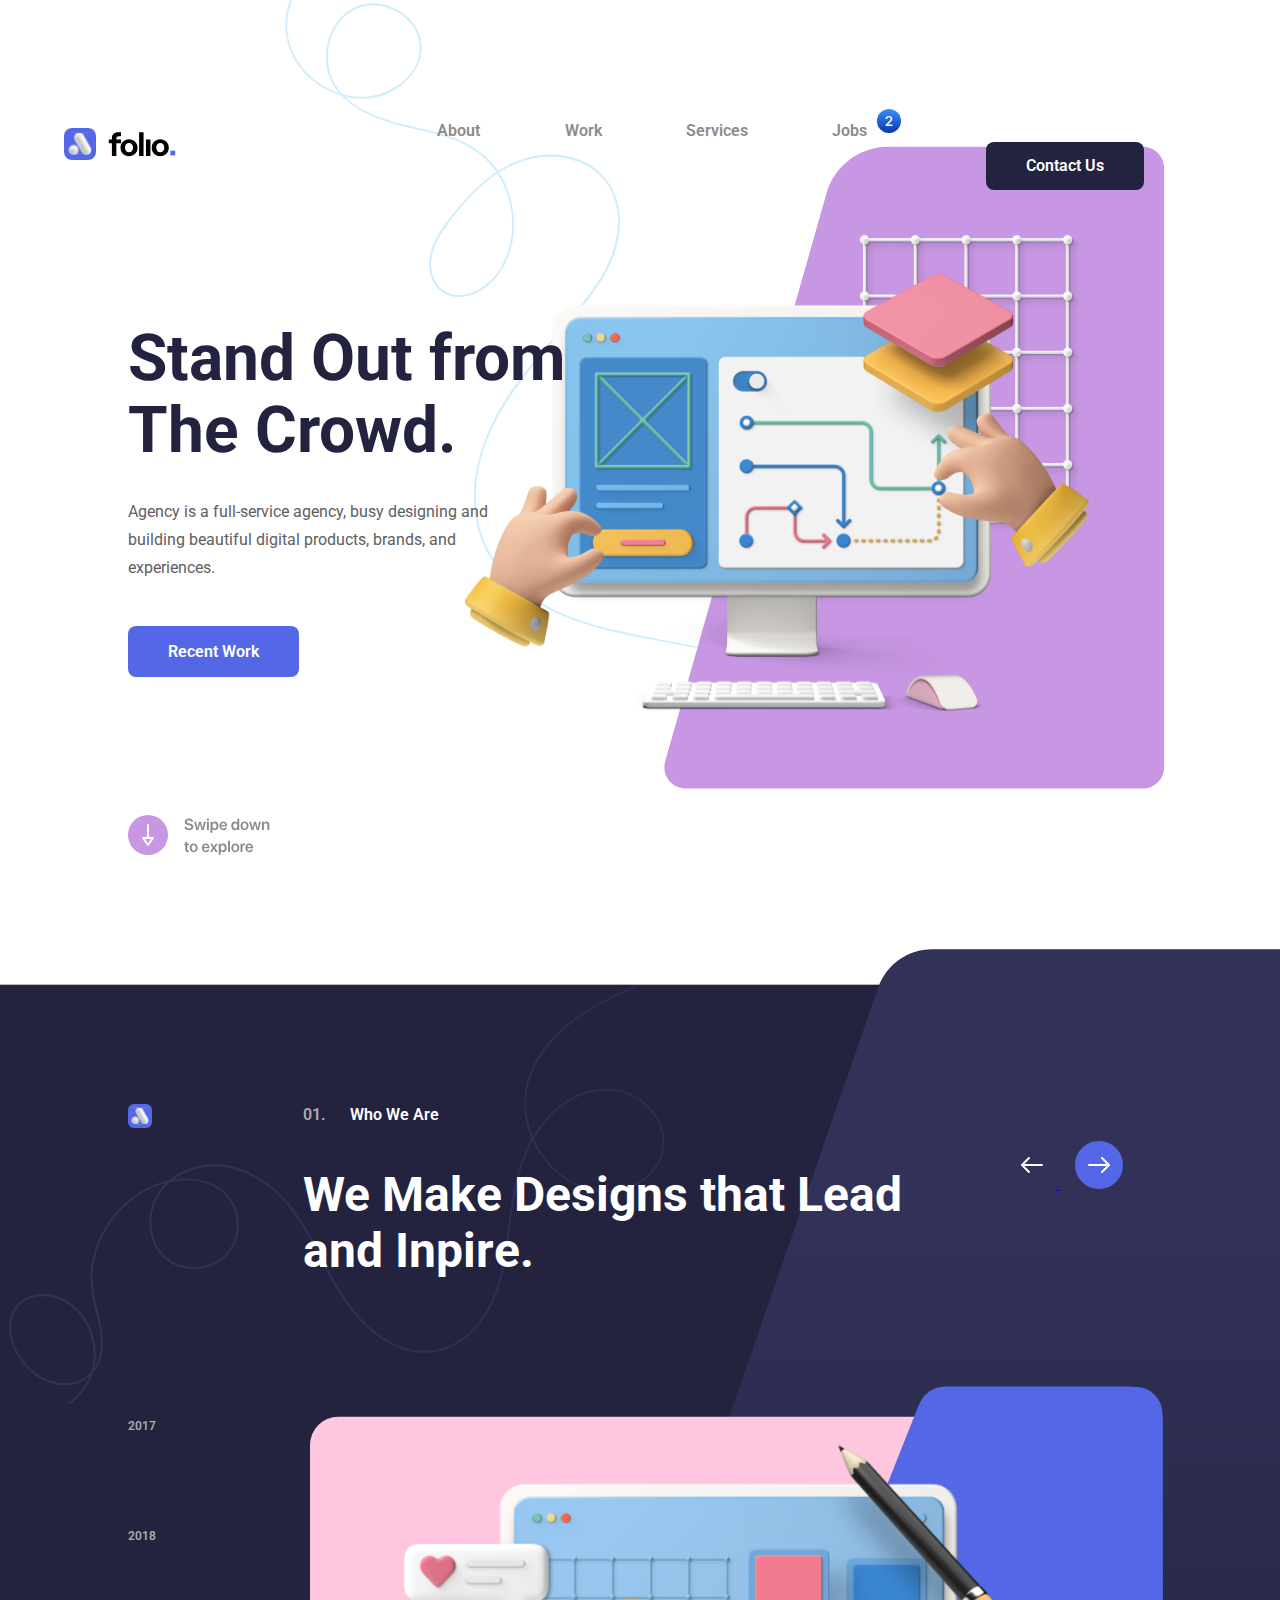
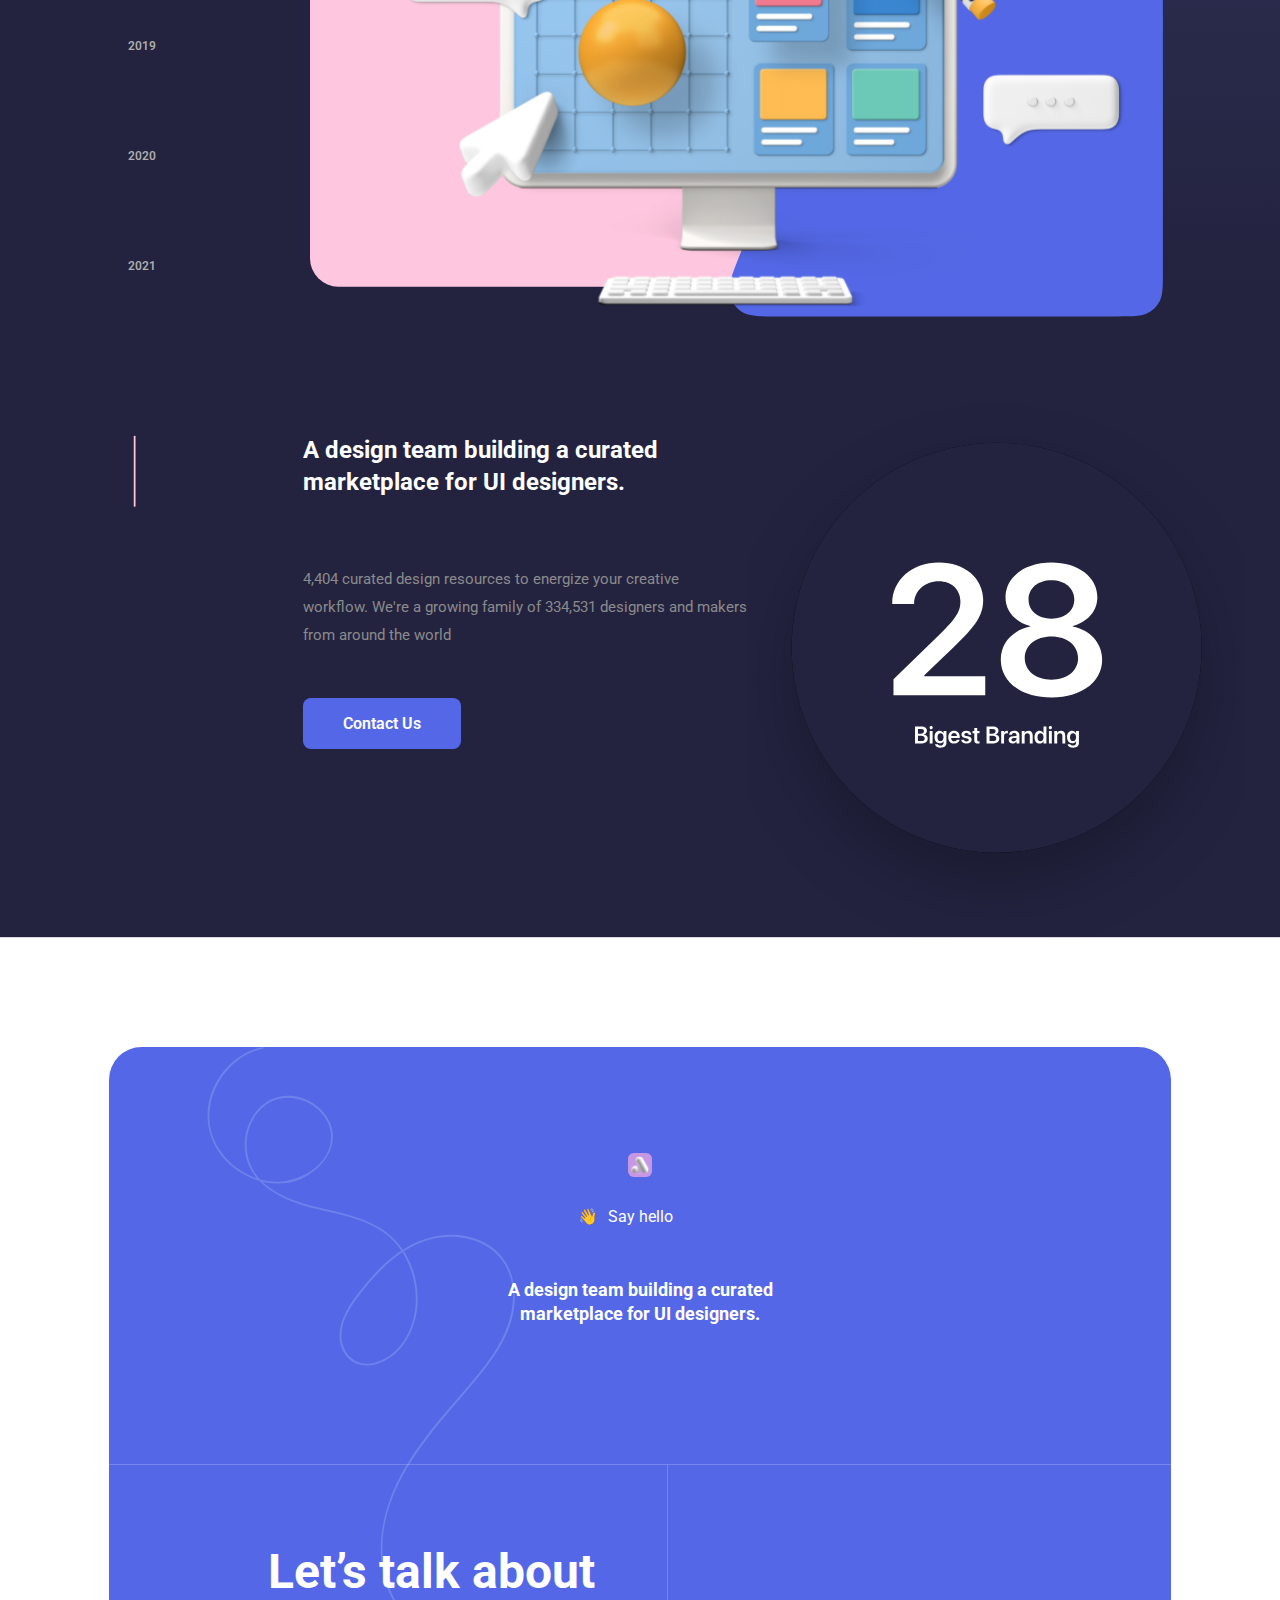
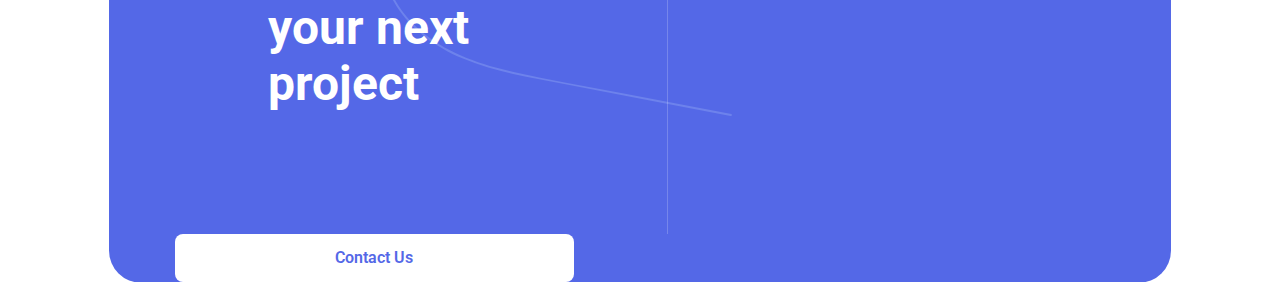
==== commit f0d95a77: "fix: general fixes" ====
--- a/index.html
+++ b/index.html
@@ -62,12 +62,12 @@
 
             <div class="about-header__buttons">
                 <div class="arrows-buttons">
-                    <button class="circular-button">
+                    <a href="jobs.html" aria-label="Go to previous page" class="circular-button">
                         <div class="button-left"></div>
-                    </button>
-                    <button class="circular-button">
+                    </a>
+                    <a href="about.html" aria-label="Go to next page" class="circular-button">
                         <div class="button-right"></div>
-                    </button>
+                    </a>
                 </div>
                 
                 <select name="year" class="about-header__select">
--- a/styles/app.css
+++ b/styles/app.css
@@ -59,6 +59,7 @@
   font-size: 16px;
   font-weight: 400;
   font-family: "Roboto", sans-serif;
+  overflow-x: hidden;
 }
 
 .button, .footer .footer-contact .light-button, .light-button {
@@ -89,6 +90,11 @@
   background-image: url(../../../img/Button-right.svg);
   margin-left: 15px;
 }
+@media screen and (max-width: 309px) {
+  .button-right {
+    margin: 0;
+  }
+}
 
 .work__button {
   box-sizing: border-box;
@@ -98,6 +104,22 @@
   margin-bottom: 10%;
 }
 
+@media screen and (min-width: 1024px) {
+  .work__button {
+    position: absolute;
+    width: 12%;
+    padding: 15px !important;
+    top: 25vh;
+    left: 78vw;
+  }
+}
+@media screen and (min-width: 1024px) {
+  .work__button {
+    padding: 15px 10px !important;
+    top: 30vh;
+    left: 78vw;
+  }
+}
 .button, .footer .footer-contact .light-button, .light-button {
   background-color: #5468E7;
   padding: 1rem 2.5rem;
@@ -115,12 +137,12 @@
   font-weight: 600;
 }
 
-.hero-container, .about-container, .jobs-container {
-  height: 100vh;
+.hero-container, .about-container {
+  height: max(821px, 100vh);
   width: 100vw;
   background-image: url(../../../img/Hero-BG.svg);
   background-repeat: no-repeat;
-  background-size: contain;
+  background-size: cover;
   background-position: 100% 100%;
 }
 
@@ -128,13 +150,29 @@
   margin-bottom: 15%;
 }
 
-@media screen and (min-width: 1024px) {
-  .hero-container, .about-container, .jobs-container {
+@media screen and (min-width: 768px) {
+  .hero-container, .about-container {
+    height: 130vh;
+  }
+}
+@media screen and (min-width: 1024px) {
+  .hero-container, .about-container {
     height: 90vh;
     background-image: url(../../../img/Hero-BG-Tablet.svg);
+    background-position: center;
   }
   .hero-container--margin {
     margin-bottom: 10%;
+  }
+}
+@media screen and (min-width: 1440px) {
+  .hero-container, .about-container {
+    height: max(1024px, 120vh);
+    background-image: url(../../../img/Hero-BG-Desktop.png);
+    background-position: center;
+  }
+  .hero-container--margin {
+    margin-bottom: 5%;
   }
 }
 .header, .menu .menu-header {
@@ -186,6 +224,17 @@
   margin-left: 2rem;
 }
 
+@media screen and (min-width: 768px) {
+  .menu-list {
+    padding: 5vh 8.5% 0 !important;
+  }
+  .menu-list__link {
+    padding-bottom: 10% !important;
+  }
+  .menu-social {
+    padding: 10vh 8.5% 0 8.5% !important;
+  }
+}
 @media screen and (min-width: 1024px) {
   .header, .menu .menu-header {
     padding: 5%;
@@ -256,6 +305,14 @@
     display: none;
   }
 }
+@media screen and (min-width: 1440px) {
+  .menu .menu-list__link:nth-child(2) {
+    margin-left: 5vw;
+  }
+  .menu .menu-list__link--notification {
+    margin-right: 10vw;
+  }
+}
 .hero-section {
   padding: 0 8.5%;
 }
@@ -284,6 +341,45 @@
   .hero-section__text {
     padding: 3% 0 6% 0;
     width: 40%;
+    position: relative;
+  }
+  .hero-section__text::after {
+    content: "";
+    display: block;
+    width: 150px;
+    height: 44px;
+    background-image: url(../../../img/hero-down-button-tablet.svg);
+    background-repeat: no-repeat;
+    background-size: cover;
+    position: absolute;
+    top: 27vw;
+  }
+}
+@media screen and (min-width: 1440px) {
+  .hero-section {
+    padding: 0 10%;
+  }
+  .hero-section__title {
+    font-size: 5.25rem;
+    line-height: 6.265rem;
+    width: 40%;
+    padding-top: 3.5%;
+  }
+  .hero-section__text {
+    font-size: 1.125rem;
+    padding: 3% 0 6% 0;
+    width: 34%;
+  }
+  .hero-section__text::after {
+    content: "";
+    display: block;
+    width: 158px;
+    height: 48px;
+    background-image: url(../../../img/hero-down-button-desktop.svg);
+    background-repeat: no-repeat;
+    background-size: cover;
+    position: absolute;
+    top: 26vw;
   }
 }
 .footer {
@@ -308,7 +404,7 @@
   background-repeat: no-repeat;
   background-size: cover;
   display: inline-block;
-  margin: 12.8% 0 0 15%;
+  margin: 12.8% 0 0 9vw;
 }
 .footer .footer-contact__text {
   color: #FFFFFF;
@@ -326,6 +422,9 @@
   font-size: 1.125rem;
   line-height: 1.5rem;
   padding: 12% 12% 10% 12%;
+  font-weight: 700;
+  margin: 0 auto;
+  width: 57%;
 }
 .footer .footer-contact__title {
   color: #FFFFFF;
@@ -385,13 +484,230 @@
   font-weight: 600;
   color: #ADADAD;
 }
-
-.hero-container, .about-container, .jobs-container {
-  height: 100vh;
+.footer .footer-contact__design {
+  display: none;
+}
+.footer .footer-tablet {
+  display: none;
+}
+
+@media screen and (min-width: 1024px) {
+  .footer {
+    text-align: center;
+  }
+  .footer .footer-contact {
+    background-image: url(../../../img/Footer-BG-Tablet.svg);
+    margin: 8.5% 8.5% 0;
+    padding: 0;
+    display: grid;
+    grid-template-columns: 1fr 1fr;
+    grid-template-rows: 1fr 1fr;
+    grid-template-areas: "footer-hello footer-hello" "footer-project footer-design";
+  }
+  .footer .footer-contact__hello {
+    grid-area: footer-hello;
+  }
+  .footer .footer-contact__bubble {
+    display: none;
+  }
+  .footer .footer-contact__about {
+    grid-area: footer-project;
+  }
+  .footer .footer-contact__design {
+    display: block;
+    grid-area: footer-design;
+    padding-top: 10vh;
+  }
+  .footer .footer-contact__design .footer-design__text {
+    color: #FFFFFF;
+    font-size: 1.5rem;
+    font-weight: 700;
+    line-height: 2rem;
+    display: inline-block;
+    width: 56%;
+    text-align: left;
+    margin-left: 3vw;
+  }
+  .footer .footer-contact__design .footer-design__text::before {
+    content: "";
+    background-image: url(../../../img/Speach-bubble.svg);
+    background-repeat: no-repeat;
+    background-size: cover;
+    display: block;
+    height: 74px;
+    width: 74px;
+  }
+  .footer .footer-contact__design .footer-design__button {
+    background-image: url(../../../img/button-footer.svg);
+    background-repeat: no-repeat;
+    background-size: cover;
+    width: 48px;
+    height: 48px;
+    display: inline-block;
+    margin-left: 3vw;
+  }
+  .footer .footer-contact__text {
+    font-size: 1rem;
+    display: flex;
+    flex-direction: column;
+    align-items: center;
+    padding-top: 10%;
+    position: relative;
+  }
+  .footer .footer-contact__text::before {
+    content: "";
+    background-image: url(../../../img/logo-symbol-purple.svg);
+    height: 24px;
+    width: 24px;
+    display: block;
+    margin-bottom: 3vh;
+  }
+  .footer .footer-contact__text::after {
+    content: "👋";
+    position: absolute;
+    bottom: 0px;
+    right: min(44vw + 10px, 45vw);
+  }
+  .footer .footer-contact__subtitle {
+    padding: 5% 12% 10% 12%;
+    width: 32%;
+  }
+  .footer .footer-contact__title {
+    font-size: 3rem;
+    line-height: 3.5rem;
+    padding: 15% 10% 23% 30%;
+    text-align: left;
+    width: 65%;
+    border-right: 1px solid rgba(255, 255, 255, 0.2);
+  }
+  .footer .footer-contact__button {
+    display: none !important;
+  }
+  .footer .footer-content {
+    display: none;
+  }
+  .footer .footer-design {
+    display: block;
+  }
+  .footer-tablet {
+    display: block !important;
+    background-image: url(../../../img/Footer-bottom-BG-Tablet.svg);
+    background-repeat: no-repeat;
+    background-size: cover;
+    height: 33.203vw;
+  }
+  .footer-tablet__logo {
+    padding-top: 10vh;
+  }
+  .footer-tablet__text {
+    color: #ADADAD;
+    font-size: 0.875rem;
+    line-height: 1.125rem;
+    width: 42%;
+    margin: 3vh auto;
+  }
+  .footer-tablet__menu {
+    display: flex;
+    align-items: center;
+    justify-content: center;
+  }
+  .footer-tablet__item {
+    margin-left: 60px;
+  }
+  .footer-tablet__item a {
+    text-decoration: none;
+    color: #ADADAD;
+    font-weight: 600;
+  }
+  .footer-tablet__item a:hover {
+    color: #5468E7;
+  }
+  .footer-tablet__bottom {
+    display: flex;
+    align-items: center;
+    justify-content: space-between;
+    margin: 5vh 8.5% 0 8.5%;
+    border-top: 1px solid rgba(237, 237, 237, 0.5);
+    padding-top: 3vh;
+  }
+  .footer-tablet__copyright {
+    color: #ADADAD;
+    font-size: 0.75rem;
+    font-weight: 600;
+  }
+  .footer-tablet__social {
+    display: flex;
+    align-items: center;
+    justify-content: center;
+  }
+  .footer-tablet__social-item {
+    margin-left: 20px;
+  }
+  .footer-tablet__social-item > a {
+    color: #ADADAD;
+    cursor: pointer;
+  }
+  .footer-tablet__social-item > a:hover {
+    color: #5468E7;
+  }
+  .footer-tablet__social-item:first-child {
+    font-size: 0.75rem;
+    font-weight: 600;
+  }
+  .footer-tablet__social-item:first-child a {
+    text-decoration: none;
+  }
+}
+@media screen and (min-width: 1440px) {
+  .footer .footer-contact {
+    background-image: url(../../../img/Footer-BG-Desktop.png);
+  }
+  .footer .footer-contact__design .footer-design__text {
+    font-size: 2rem;
+    line-height: 2.5rem;
+  }
+  .footer .footer-contact__design .footer-design__button {
+    margin: 0 0 20px 40px;
+  }
+  .footer .footer-contact__text {
+    font-size: 1.125rem;
+  }
+  .footer .footer-contact__subtitle {
+    font-size: 2rem;
+    line-height: 2.5rem;
+    width: 40%;
+  }
+  .footer .footer-contact__title {
+    font-size: 4rem;
+    line-height: 4.5rem;
+    padding: 15% 10% 24.5% 30%;
+  }
+  .footer-tablet {
+    height: 28vw;
+  }
+  .footer-tablet__text {
+    font-size: 1.125rem;
+    line-height: 2rem;
+    width: 40%;
+    margin: 5vh auto;
+  }
+  .footer-tablet__item a {
+    font-size: 1.125rem;
+  }
+  .footer-tablet__copyright {
+    font-size: 0.875rem;
+  }
+  .footer-tablet__social-item:first-child {
+    font-size: 0.875rem;
+    font-weight: 600;
+  }
+}
+.hero-container, .about-container {
+  height: max(821px, 100vh);
   width: 100vw;
   background-image: url(../../../img/Hero-BG.svg);
   background-repeat: no-repeat;
-  background-size: contain;
+  background-size: cover;
   background-position: 100% 100%;
 }
 
@@ -399,16 +715,32 @@
   margin-bottom: 15%;
 }
 
-@media screen and (min-width: 1024px) {
-  .hero-container, .about-container, .jobs-container {
+@media screen and (min-width: 768px) {
+  .hero-container, .about-container {
+    height: 130vh;
+  }
+}
+@media screen and (min-width: 1024px) {
+  .hero-container, .about-container {
     height: 90vh;
     background-image: url(../../../img/Hero-BG-Tablet.svg);
+    background-position: center;
   }
   .hero-container--margin {
     margin-bottom: 10%;
   }
 }
-.about-container, .jobs-container {
+@media screen and (min-width: 1440px) {
+  .hero-container, .about-container {
+    height: max(1024px, 120vh);
+    background-image: url(../../../img/Hero-BG-Desktop.png);
+    background-position: center;
+  }
+  .hero-container--margin {
+    margin-bottom: 5%;
+  }
+}
+.about-container {
   height: auto;
   background-image: none;
 }
@@ -441,6 +773,45 @@
   .hero-section__text {
     padding: 3% 0 6% 0;
     width: 40%;
+    position: relative;
+  }
+  .hero-section__text::after {
+    content: "";
+    display: block;
+    width: 150px;
+    height: 44px;
+    background-image: url(../../../img/hero-down-button-tablet.svg);
+    background-repeat: no-repeat;
+    background-size: cover;
+    position: absolute;
+    top: 27vw;
+  }
+}
+@media screen and (min-width: 1440px) {
+  .hero-section {
+    padding: 0 10%;
+  }
+  .hero-section__title {
+    font-size: 5.25rem;
+    line-height: 6.265rem;
+    width: 40%;
+    padding-top: 3.5%;
+  }
+  .hero-section__text {
+    font-size: 1.125rem;
+    padding: 3% 0 6% 0;
+    width: 34%;
+  }
+  .hero-section__text::after {
+    content: "";
+    display: block;
+    width: 158px;
+    height: 48px;
+    background-image: url(../../../img/hero-down-button-desktop.svg);
+    background-repeat: no-repeat;
+    background-size: cover;
+    position: absolute;
+    top: 26vw;
   }
 }
 .about-section {
@@ -580,6 +951,39 @@
     width: 150px;
   }
 }
+@media screen and (min-width: 1440px) {
+  .about-section .about-header__index {
+    font-size: 1.125rem;
+  }
+  .about-section .about-header__heading {
+    font-size: 1.125rem;
+  }
+  .about-section .about-header__title {
+    font-size: 4rem;
+    line-height: 4.5rem;
+  }
+  .about-section .about-header__buttons {
+    margin-top: 3vh;
+  }
+  .about-tablet__select .about-tablet__logo img {
+    margin-top: 13vw;
+  }
+  .about-tablet__select .about-tablet__container {
+    margin-top: 19.5vw;
+  }
+  .about-tablet__select .about-tablet__option {
+    font-size: 1.125rem;
+  }
+  .about-tablet__select .about-tablet__option:hover::before {
+    right: 100px;
+  }
+  .about-tablet__select .about-tablet__option:hover::after {
+    left: 50px;
+    background: url(../../../img/about-point-line-desktop.svg) no-repeat;
+    height: 16px;
+    width: 200px;
+  }
+}
 .about-image, .about-classification {
   background-image: url(../../../img/About-IMG.svg);
   background-repeat: no-repeat;
@@ -603,6 +1007,11 @@
     grid-area: about-brand;
   }
 }
+@media screen and (min-width: 1440px) {
+  .about-classification {
+    background-image: url(../../../img/Number-achievement-desktop.svg);
+  }
+}
 .about-description {
   padding: 15% 8.5%;
 }
@@ -623,6 +1032,16 @@
   .about-description {
     grid-area: about-content;
     padding: 5% 0 0 11.5vw;
+  }
+}
+@media screen and (min-width: 1440px) {
+  .about-description__title {
+    font-size: 2rem;
+    line-height: 2.5rem;
+  }
+  .about-description__text {
+    font-size: 1.125rem;
+    line-height: 2rem;
   }
 }
 .services-container {
@@ -678,22 +1097,6 @@
 @media screen and (min-width: 1024px) {
   .services-header {
     padding: 11% 8.5% 9% 24.5vw;
-  }
-  .services-header__index {
-    color: #5468E7;
-    font-size: 0.875rem;
-    font-weight: 600;
-  }
-  .services-header__heading {
-    display: inline;
-    color: #5468E7;
-    font-size: 0.875rem;
-    font-weight: 600;
-    margin-left: 20px;
-  }
-  .services-header__button {
-    width: 26%;
-    margin-top: 10%;
   }
   .services-header__index {
     font-size: 1rem;
@@ -722,6 +1125,21 @@
     position: absolute;
     top: 35vh;
     right: 8vw;
+  }
+}
+@media screen and (min-width: 1440px) {
+  .services-header__index {
+    font-size: 1.125rem;
+  }
+  .services-header__heading {
+    font-size: 1.125rem;
+  }
+  .services-header__title {
+    font-size: 4rem;
+    line-height: 4.5rem;
+  }
+  .services-header__buttons {
+    top: 50vh;
   }
 }
 .services-objectives {
@@ -811,6 +1229,16 @@
     transform: scale(1.1, 1.1);
   }
 }
+@media screen and (min-width: 1024px) {
+  .services-objectives {
+    margin: 0 8.5% 16%;
+    display: flex;
+    justify-content: space-between;
+  }
+  .services-objectives__card {
+    height: 62vh;
+  }
+}
 .services-achievement {
   margin: 0 8.5%;
 }
@@ -908,12 +1336,31 @@
     width: 35vw;
   }
 }
-.hero-container, .about-container, .jobs-container {
-  height: 100vh;
+@media screen and (min-width: 1440px) {
+  .services-achievement__index {
+    font-size: 1.125rem;
+  }
+  .services-achievement__heading {
+    font-size: 1.125rem;
+  }
+  .services-achievement__title {
+    font-size: 2rem;
+    font-weight: 2.5rem;
+    padding: 10% 0 20% 0;
+  }
+  .services-achievement__text {
+    font-size: 1.5rem;
+  }
+  .services-achievement__image {
+    height: 50vw;
+  }
+}
+.hero-container, .about-container {
+  height: max(821px, 100vh);
   width: 100vw;
   background-image: url(../../../img/Hero-BG.svg);
   background-repeat: no-repeat;
-  background-size: contain;
+  background-size: cover;
   background-position: 100% 100%;
 }
 
@@ -921,16 +1368,32 @@
   margin-bottom: 15%;
 }
 
-@media screen and (min-width: 1024px) {
-  .hero-container, .about-container, .jobs-container {
+@media screen and (min-width: 768px) {
+  .hero-container, .about-container {
+    height: 130vh;
+  }
+}
+@media screen and (min-width: 1024px) {
+  .hero-container, .about-container {
     height: 90vh;
     background-image: url(../../../img/Hero-BG-Tablet.svg);
+    background-position: center;
   }
   .hero-container--margin {
     margin-bottom: 10%;
   }
 }
-.about-container, .jobs-container {
+@media screen and (min-width: 1440px) {
+  .hero-container, .about-container {
+    height: max(1024px, 120vh);
+    background-image: url(../../../img/Hero-BG-Desktop.png);
+    background-position: center;
+  }
+  .hero-container--margin {
+    margin-bottom: 5%;
+  }
+}
+.about-container {
   height: auto;
   background-image: none;
 }
@@ -967,6 +1430,53 @@
   color: #606060;
 }
 
+@media screen and (min-width: 1024px) {
+  .work-header {
+    padding: 0 0 0 21vw;
+  }
+  .work-header__index {
+    font-size: 1rem;
+    position: relative;
+  }
+  .work-header__index::before {
+    content: "";
+    background-image: url(../../../../img/logo-symbol.svg);
+    height: 24px;
+    width: 24px;
+    position: absolute;
+    right: 12.5vw;
+  }
+  .work-header__heading {
+    font-size: 1rem;
+  }
+  .work-header__title {
+    font-size: 4rem;
+    line-height: 3.5rem;
+    padding: 5% 10% 0 0;
+  }
+  .work-header__text {
+    padding: 5% 0;
+    width: 45%;
+  }
+}
+@media screen and (min-width: 1440px) {
+  .work-header__index {
+    font-size: 1.125rem;
+  }
+  .work-header__heading {
+    font-size: 1.125rem;
+  }
+  .work-header__title {
+    font-size: 5.25rem;
+    line-height: 6.265rem;
+    padding: 3% 10% 0 0;
+  }
+  .work-header__text {
+    font-size: 1.125rem;
+    padding: 3% 0;
+    width: 45%;
+  }
+}
 .portfolio {
   padding: 12% 8.5% 0;
 }
@@ -974,55 +1484,85 @@
   background-image: url("../../../img/featured-image.svg");
   background-position: center center;
   background-repeat: no-repeat;
-  background-size: cover;
-  height: 45vh;
+  background-size: contain;
+  height: 95vw;
   width: 100%;
   border-radius: 17.07px;
+}
+@media screen and (min-width: 1024px) {
+  .portfolio__image--featured {
+    background-size: cover;
+  }
 }
 .portfolio__image--first {
   background-image: url("../../../img/first-image.svg");
   background-position: center center;
   background-repeat: no-repeat;
-  background-size: cover;
-  height: 45vh;
+  background-size: contain;
+  height: 95vw;
   width: 100%;
   border-radius: 17.07px;
+}
+@media screen and (min-width: 1024px) {
+  .portfolio__image--first {
+    background-size: cover;
+  }
 }
 .portfolio__image--second {
   background-image: url("../../../img/second-image.svg");
   background-position: center center;
   background-repeat: no-repeat;
-  background-size: cover;
-  height: 45vh;
+  background-size: contain;
+  height: 95vw;
   width: 100%;
   border-radius: 17.07px;
+}
+@media screen and (min-width: 1024px) {
+  .portfolio__image--second {
+    background-size: cover;
+  }
 }
 .portfolio__image--third {
   background-image: url("../../../img/third-image.svg");
   background-position: center center;
   background-repeat: no-repeat;
-  background-size: cover;
-  height: 45vh;
+  background-size: contain;
+  height: 95vw;
   width: 100%;
   border-radius: 17.07px;
+}
+@media screen and (min-width: 1024px) {
+  .portfolio__image--third {
+    background-size: cover;
+  }
 }
 .portfolio__image--fourth {
   background-image: url("../../../img/fourth-image.svg");
   background-position: center center;
   background-repeat: no-repeat;
-  background-size: cover;
-  height: 45vh;
+  background-size: contain;
+  height: 95vw;
   width: 100%;
   border-radius: 17.07px;
+}
+@media screen and (min-width: 1024px) {
+  .portfolio__image--fourth {
+    background-size: cover;
+  }
 }
 .portfolio__image--fifth {
   background-image: url("../../../img/fifth-image.svg");
   background-position: center center;
   background-repeat: no-repeat;
-  background-size: cover;
-  height: 45vh;
+  background-size: contain;
+  height: 95vw;
   width: 100%;
   border-radius: 17.07px;
+}
+@media screen and (min-width: 1024px) {
+  .portfolio__image--fifth {
+    background-size: cover;
+  }
 }
 .portfolio__title {
   font-size: 1.5rem;
@@ -1038,6 +1578,257 @@
   padding-bottom: 10%;
 }
 
+@media screen and (min-width: 1024px) {
+  .portfolio {
+    padding: 0;
+  }
+  .portfolio__card--featured {
+    position: relative;
+  }
+  .portfolio__card--featured .portfolio__content {
+    position: absolute;
+    top: 14vw;
+    margin-left: 8.5%;
+  }
+  .portfolio__card--featured .portfolio__content::before {
+    content: "";
+    background-image: url(../../../img/feature-button.svg);
+    display: block;
+    height: 29px;
+    width: 151px;
+    position: absolute;
+    top: 5vh;
+  }
+  .portfolio__card--featured .portfolio__content > .portfolio__title {
+    visibility: hidden;
+  }
+  .portfolio__card--featured .portfolio__content > .portfolio__title::before {
+    visibility: visible;
+    content: "Sapiens: The Free Character Builder App.";
+    font-size: 2rem;
+    line-height: 2.5rem;
+    display: inline-block;
+    width: 42%;
+  }
+  .portfolio__card--featured .portfolio__content > .portfolio__text {
+    visibility: hidden;
+  }
+  .portfolio__card--featured .portfolio__content > .portfolio__text::before {
+    visibility: visible;
+    content: "Beautiful library of modular, component-based character illustrations free to use for all your personal or client projects.";
+    display: inline-block;
+    width: 25%;
+    margin-top: -9vh;
+  }
+  .portfolio__card--featured .circular-button--featured {
+    position: absolute;
+    top: 25vw;
+    right: 20vw;
+  }
+  .portfolio__image--featured {
+    background-image: url(../../../img/Work-featured-card-Tablet.svg);
+    height: 71vw;
+    margin-top: -14.5vh;
+  }
+  .portfolio__card--flex {
+    display: flex;
+    flex-direction: column;
+  }
+  .portfolio__card--flex > .portfolio__title {
+    order: -1;
+  }
+  .portfolio__card--flex > .portfolio__text {
+    padding: 0;
+  }
+  .portfolio .portfolio__card--first {
+    width: 50vw;
+    margin: -15vh 0 0 41.5vw;
+    position: relative;
+  }
+  .portfolio .portfolio__card--first .portfolio__image--first {
+    background-image: url(../../../img/work-card2-bg.svg);
+    height: 40vw;
+  }
+  .portfolio .portfolio__card--first > .portfolio__title {
+    font-size: 2rem;
+    margin-left: 23vw;
+    margin-bottom: -7vh;
+    visibility: hidden;
+  }
+  .portfolio .portfolio__card--first > .portfolio__title::before {
+    visibility: visible;
+    content: "Bento Vol.2";
+    position: absolute;
+  }
+  .portfolio .portfolio__card--first > .portfolio__text {
+    margin-left: 23vw;
+    margin-top: -3vw;
+    width: 55%;
+  }
+  .portfolio .portfolio__card--first > .circular-button-light {
+    position: absolute;
+    left: 47.5vw;
+    top: 30vw;
+  }
+  .portfolio .portfolio__card--second {
+    width: 50vw;
+    margin: -40vh 0 0 8.5%;
+    position: relative;
+  }
+  .portfolio .portfolio__card--second .portfolio__image--second {
+    background-image: url(../../../img/work-card3-bg.svg);
+    height: 34.7vw;
+    width: 32vw;
+  }
+  .portfolio .portfolio__card--second > .portfolio__title {
+    font-size: 2rem;
+    visibility: hidden;
+    margin-bottom: 3vh;
+  }
+  .portfolio .portfolio__card--second > .portfolio__title::before {
+    visibility: visible;
+    content: "Bento 3D Illustration";
+    position: absolute;
+  }
+  .portfolio .portfolio__card--second > .portfolio__text {
+    width: 55%;
+    margin-top: 3vh;
+  }
+  .portfolio .portfolio__card--second > .circular-button-light {
+    position: relative;
+    left: 29.3vw;
+    bottom: 18.5vw;
+  }
+  .portfolio .portfolio__card--third {
+    width: 50vw;
+    margin: -20vh 0 0 50vw;
+    position: relative;
+  }
+  .portfolio .portfolio__card--third .portfolio__image--third {
+    background-image: url(../../../img/work-card4-bg.svg);
+    height: 35.2vw;
+    width: 32vw;
+  }
+  .portfolio .portfolio__card--third > .portfolio__title {
+    font-size: 2rem;
+    visibility: hidden;
+    margin-bottom: 3vh;
+  }
+  .portfolio .portfolio__card--third > .portfolio__title::before {
+    visibility: visible;
+    content: "Bento Vol.3";
+    position: absolute;
+  }
+  .portfolio .portfolio__card--third > .portfolio__text {
+    width: 55%;
+    margin-top: 3vh;
+  }
+  .portfolio .portfolio__card--third > .circular-button-light {
+    position: relative;
+    left: 29.3vw;
+    bottom: 20.5vw;
+  }
+  .portfolio .portfolio__card--fourth {
+    width: 50vw;
+    margin: -55vh 0 0 16vw;
+    position: relative;
+  }
+  .portfolio .portfolio__card--fourth .portfolio__image--fourth {
+    background-image: url(../../../img/work-card5-bg.svg);
+    height: 35.2vw;
+    width: 25.4vw;
+  }
+  .portfolio .portfolio__card--fourth > .portfolio__title {
+    font-size: 2rem;
+    visibility: hidden;
+    margin-bottom: 3vh;
+  }
+  .portfolio .portfolio__card--fourth > .portfolio__title::before {
+    visibility: visible;
+    content: "Sapiens Man";
+    position: absolute;
+  }
+  .portfolio .portfolio__card--fourth > .portfolio__text {
+    width: 55%;
+    margin-top: 3vh;
+  }
+  .portfolio .portfolio__card--fourth > .circular-button-light {
+    position: relative;
+    left: 22.8vw;
+    bottom: 22vw;
+  }
+}
+@media screen and (min-width: 1440px) {
+  .portfolio__card--featured .portfolio__content::before {
+    top: 9vh;
+  }
+  .portfolio__card--featured .portfolio__content > .portfolio__title::before {
+    font-size: 2.5rem;
+    line-height: 3rem;
+    width: 31%;
+  }
+  .portfolio__card--featured .portfolio__content > .portfolio__text::before {
+    font-size: 1.125rem;
+    line-height: 2rem;
+    width: 17%;
+    margin-top: -12vh;
+  }
+  .portfolio__card--featured .circular-button--featured {
+    right: 21.2vw;
+  }
+  .portfolio .portfolio__card--first > .portfolio__title::before {
+    font-size: 2.5rem;
+    line-height: 3rem;
+    top: 5vh;
+  }
+  .portfolio .portfolio__card--first > .portfolio__text {
+    font-size: 1.125rem;
+    line-height: 2rem;
+  }
+  .portfolio .portfolio__card--first > .circular-button-light {
+    left: 48.2vw;
+    top: 28vw;
+  }
+  .portfolio .portfolio__card--second > .portfolio__title::before {
+    font-size: 2.5rem;
+    line-height: 3rem;
+    top: 5vh;
+  }
+  .portfolio .portfolio__card--second > .portfolio__text {
+    font-size: 1.125rem;
+    line-height: 2rem;
+  }
+  .portfolio .portfolio__card--second > .circular-button-light {
+    left: 30.2vw;
+    bottom: 14.5vw;
+  }
+  .portfolio .portfolio__card--third > .portfolio__title::before {
+    font-size: 2.5rem;
+    line-height: 3rem;
+    top: 5vh;
+  }
+  .portfolio .portfolio__card--third > .portfolio__text {
+    font-size: 1.125rem;
+    line-height: 2rem;
+  }
+  .portfolio .portfolio__card--third > .circular-button-light {
+    left: 30vw;
+    bottom: 15.5vw;
+  }
+  .portfolio .portfolio__card--fourth > .portfolio__title::before {
+    font-size: 2.5rem;
+    line-height: 3rem;
+    top: 5vh;
+  }
+  .portfolio .portfolio__card--fourth > .portfolio__text {
+    font-size: 1.125rem;
+    line-height: 2rem;
+  }
+  .portfolio .portfolio__card--fourth > .circular-button-light {
+    left: 23.5vw;
+    bottom: 15vw;
+  }
+}
 .cta-section {
   background-image: url(../../../img/Cta-IMG.svg);
   background-repeat: no-repeat;
@@ -1046,6 +1837,12 @@
   height: 261vw;
 }
 
+@media screen and (min-width: 1024px) {
+  .cta-section {
+    background-image: url(../../../img/Cta-IMG-Tablet.svg);
+    height: 68vw;
+  }
+}
 .cta-header {
   padding: 15% 0 0 20%;
 }
@@ -1073,37 +1870,79 @@
   padding: 10% 10% 0 0;
 }
 
-.hero-container, .about-container, .jobs-container {
-  height: 100vh;
-  width: 100vw;
-  background-image: url(../../../img/Hero-BG.svg);
-  background-repeat: no-repeat;
-  background-size: contain;
-  background-position: 100% 100%;
-}
-
-.hero-container--margin {
-  margin-bottom: 15%;
-}
-
-@media screen and (min-width: 1024px) {
-  .hero-container, .about-container, .jobs-container {
-    height: 90vh;
-    background-image: url(../../../img/Hero-BG-Tablet.svg);
-  }
-  .hero-container--margin {
-    margin-bottom: 10%;
-  }
-}
-.about-container, .jobs-container {
-  height: auto;
-  background-image: none;
-}
-
+@media screen and (max-width: 359px) {
+  .cta-header__button {
+    width: 35%;
+    padding: 20px 10px 20px 7vw;
+  }
+}
+@media screen and (min-width: 1024px) {
+  .cta-header {
+    padding: 17% 0 0 52.1%;
+  }
+  .cta-header__index {
+    font-size: 1rem;
+  }
+  .cta-header__heading {
+    font-size: 1rem;
+  }
+  .cta-header__title {
+    padding: 6% 10% 0 0;
+    width: 52.5%;
+  }
+  .cta-header__button {
+    width: 16%;
+    margin-top: 7%;
+  }
+}
+@media screen and (min-width: 1440px) {
+  .cta-header {
+    padding: 17% 0 0 51.1%;
+  }
+  .cta-header__index {
+    font-size: 1.125rem;
+  }
+  .cta-header__heading {
+    font-size: 1.125rem;
+  }
+  .cta-header__title {
+    font-size: 4rem;
+    line-height: 4.5rem;
+    padding: 6% 10% 0 0;
+    width: 52.5%;
+  }
+  .cta-header__button {
+    width: 20%;
+    margin-top: 7%;
+    padding: 20px 0px 20px 60px;
+  }
+}
 .jobs-container {
   background-image: url("../../../img/Jobs-BG.svg");
-}
-
+  background-size: cover;
+  background-position: 100% 35%;
+  background-repeat: no-repeat;
+  height: auto;
+  width: 100vw;
+}
+
+@media screen and (min-width: 1024px) {
+  .jobs-container {
+    background-image: none;
+  }
+  .jobs-section {
+    display: grid;
+    grid-template-columns: 1fr 1fr;
+    background-image: url("../../../img/Jobs-BG-Tablet.svg");
+    background-size: cover;
+    background-position: 100% 100%;
+    background-repeat: no-repeat;
+    height: auto;
+    width: 100vw;
+    height: 84vw;
+    padding-top: 10vh;
+  }
+}
 .jobs-header {
   padding: 0 8.5%;
 }
@@ -1136,6 +1975,50 @@
   color: #606060;
 }
 
+@media screen and (min-width: 1024px) {
+  .jobs-header {
+    padding: 1vh 8.5% 0 18vw;
+  }
+  .jobs-header__index {
+    font-size: 1rem;
+    position: relative;
+  }
+  .jobs-header__index::before {
+    content: "";
+    background-image: url(../../../../img/logo-symbol.svg);
+    height: 24px;
+    width: 24px;
+    position: absolute;
+    right: 8vw;
+  }
+  .jobs-header__heading {
+    font-size: 1rem;
+    margin-left: 20px;
+  }
+  .jobs-header__title {
+    font-size: 4.75rem;
+    padding: 16% 10% 10% 0;
+  }
+  .jobs-header__text {
+    padding: 12% 0;
+    width: 100%;
+  }
+}
+@media screen and (min-width: 1440px) {
+  .jobs-header__index {
+    font-size: 1.125rem;
+  }
+  .jobs-header__heading {
+    font-size: 1.125rem;
+  }
+  .jobs-header__title {
+    font-size: 6.875rem;
+  }
+  .jobs-header__text {
+    font-size: 1.125rem;
+    line-height: 2rem;
+  }
+}
 .jobs-cards {
   padding: 10% 8.5% 3%;
 }
@@ -1145,6 +2028,7 @@
   justify-content: center;
   background-color: #FFFFFF;
   height: 23.4vh;
+  width: 83vw;
   border-radius: 24px;
   margin-bottom: 8%;
   box-shadow: 0px 0px 0px 1px rgba(237, 237, 237, 0.5), 0px 0px 50px 0px rgba(0, 0, 0, 0.1);
@@ -1159,15 +2043,20 @@
 }
 .jobs-cards .job-card__experience {
   color: #606060;
-  padding-top: 8%;
+  padding-top: 2vh;
 }
 .jobs-cards .job-card__link img {
-  padding-top: 8%;
+  padding-top: 2vh;
 }
 .jobs-cards .job-card:hover {
-  background: url(../../../img/Jobs-card-selected.svg) no-repeat;
-  background-size: 100% 100%;
+  background-image: url(../../../img/Jobs-card-selected.svg);
+  background-repeat: no-repeat;
+  background-size: contain;
+  background-position: right;
+  background-color: #232340;
   width: 93vw;
+  border-bottom-right-radius: 0;
+  border-top-right-radius: 0;
 }
 .jobs-cards .job-card:hover h5 {
   color: #FFFFFF;
@@ -1192,4 +2081,72 @@
   height: 24px;
   width: 24px;
   display: inline-block;
+}
+@media screen and (max-width: 374px) {
+  .jobs-cards > .job-card:first-child h5 {
+    gap: 1px;
+  }
+}
+.jobs-cards > .job-card:last-child h5 {
+  display: flex;
+  align-items: center;
+  gap: 15px;
+}
+.jobs-cards > .job-card:last-child h5::after {
+  content: "";
+  background-image: url("../../../img/jobs-notification-2.svg");
+  background-repeat: no-repeat;
+  height: 25px;
+  width: 24px;
+  display: inline-block;
+}
+@media screen and (max-width: 374px) {
+  .jobs-cards > .job-card:last-child h5 {
+    gap: 1px;
+  }
+}
+
+@media screen and (min-width: 1024px) {
+  .jobs-cards {
+    padding: 0;
+  }
+  .jobs-cards .job-card {
+    height: 20.5vh;
+    width: 39vw;
+  }
+  .jobs-cards .job-card:hover {
+    width: 49vw;
+  }
+  .jobs-cards .job-card:hover h5 {
+    font-size: 1.5rem;
+  }
+  .jobs-cards .job-card:hover p {
+    font-size: 1rem;
+  }
+  .jobs-header__button {
+    background-image: url(../../../img/avaliable-jobs.svg);
+    width: 150px;
+    height: 44px;
+    display: block;
+  }
+}
+@media screen and (min-width: 1440px) {
+  .jobs-cards .job-card__title {
+    font-size: 2rem;
+  }
+  .jobs-cards .job-card__title__experience {
+    font-size: 1.125rem;
+  }
+  .jobs-cards .job-card {
+    height: 26vh;
+  }
+  .jobs-cards .job-card:hover {
+    width: 49vw;
+  }
+  .jobs-cards .job-card:hover h5 {
+    font-size: 2rem;
+  }
+  .jobs-cards .job-card:hover p {
+    font-size: 1.125rem;
+  }
 }/*# sourceMappingURL=app.css.map */